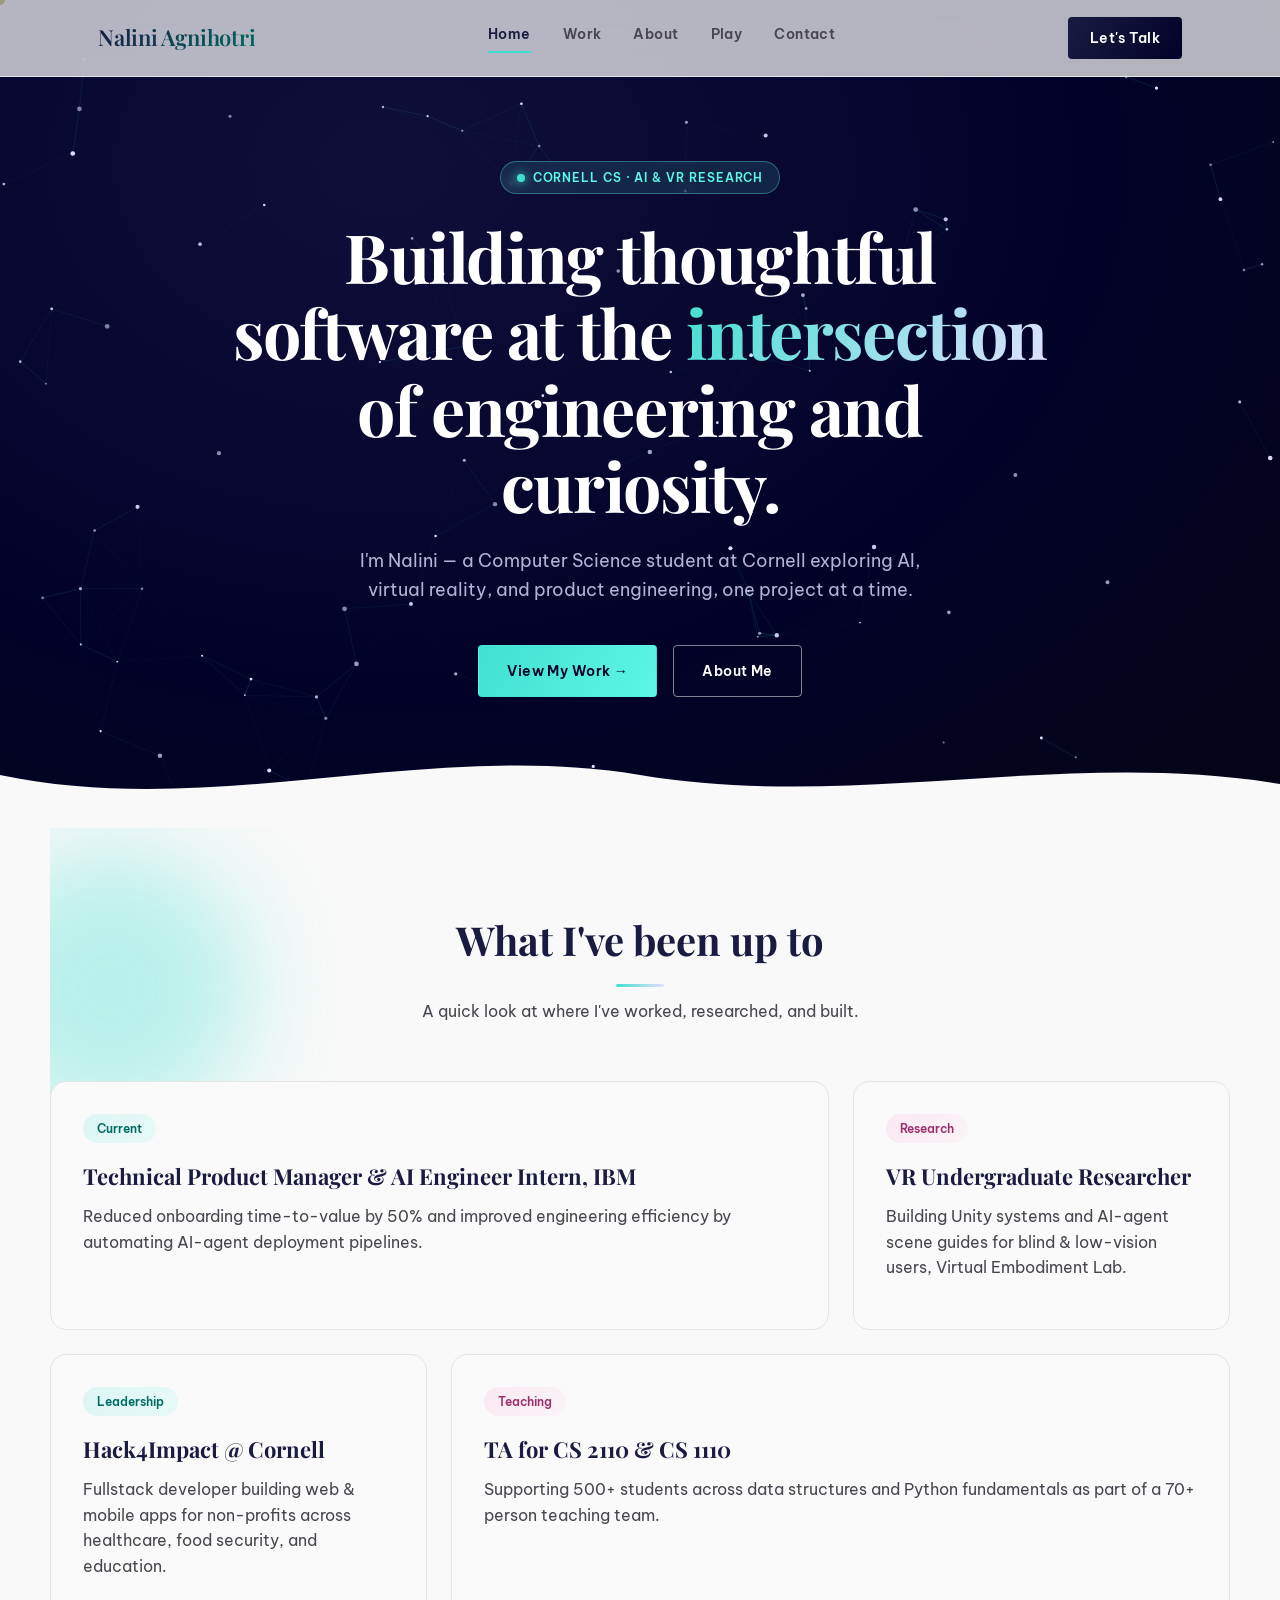
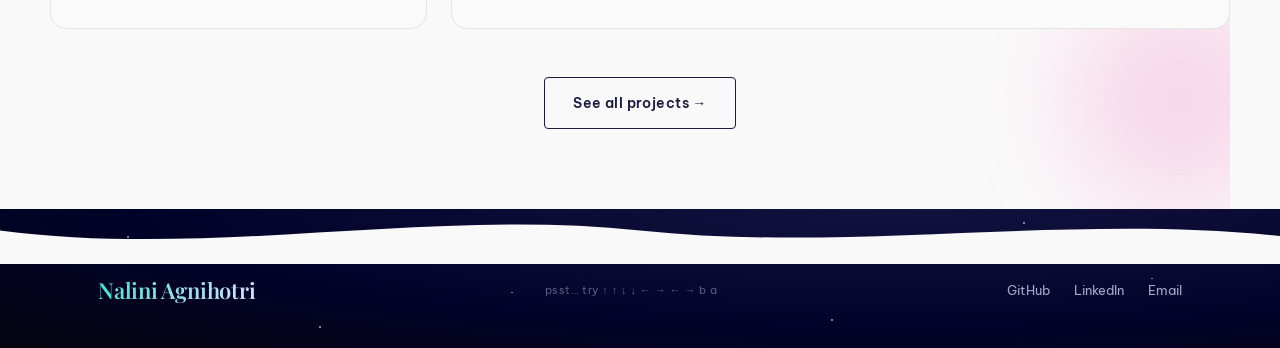
==== index.html @ fc1d423a "Redesign with starry-night/ocean palette: dark hero + banners, wave dividers, blob accents, twinklin" ====
<!DOCTYPE html>
<html lang="en">
<head>
<meta charset="utf-8"/>
<meta name="viewport" content="width=device-width, initial-scale=1.0"/>
<title>Nalini Agnihotri — Computer Science @ Cornell</title>
<meta name="description" content="Portfolio of Nalini Agnihotri, CS student at Cornell University — software engineering, AI, and VR research."/>
<link rel="preconnect" href="https://fonts.googleapis.com"/>
<link rel="preconnect" href="https://fonts.gstatic.com" crossorigin/>
<link href="https://fonts.googleapis.com/css2?family=Be+Vietnam+Pro:wght@400;500;600;700&family=Playfair+Display:wght@400;500;600;700&display=swap" rel="stylesheet"/>
<link rel="stylesheet" href="css/style.css"/>
</head>
<body>

<nav class="nav">
  <div class="nav-inner">
    <a href="index.html" class="brand">Nalini Agnihotri</a>
    <div class="nav-links">
      <a href="index.html" class="active">Home</a>
      <a href="work.html">Work</a>
      <a href="about.html">About</a>
      <a href="play.html">Play</a>
      <a href="contact.html">Contact</a>
    </div>
    <a href="contact.html" class="nav-cta">Let's Talk</a>
    <button class="nav-mobile-toggle" aria-label="Open menu">&#9776;</button>
  </div>
  <div class="nav-mobile-panel">
    <a href="index.html">Home</a>
    <a href="work.html">Work</a>
    <a href="about.html">About</a>
    <a href="play.html">Play</a>
    <a href="contact.html">Contact</a>
  </div>
</nav>

<main>
  <section class="hero">
    <canvas id="constellation" class="hero-canvas"></canvas>
    <div class="hero-content">
      <span class="eyebrow"><span class="dot"></span> Cornell CS &middot; AI &amp; VR Research</span>
      <h1>Building thoughtful software at the <span class="accent">intersection</span> of engineering and curiosity.</h1>
      <p class="lead">I'm Nalini — a Computer Science student at Cornell exploring AI, virtual reality, and product engineering, one project at a time.</p>
      <div class="hero-actions">
        <a href="work.html" class="btn btn-primary on-dark">View My Work &rarr;</a>
        <a href="about.html" class="btn btn-outline on-dark">About Me</a>
      </div>
    </div>
    <div class="wave-divider">
      <svg viewBox="0 0 1440 100" preserveAspectRatio="none"><path d="M0,40 C240,90 480,0 720,40 C960,80 1200,10 1440,50 L1440,100 L0,100 Z" fill="#f9f9f9"/></svg>
    </div>
  </section>

  <section class="section container" style="position:relative;">
    <div class="blob-field">
      <div class="blob blob-teal" style="width:280px;height:280px;left:-80px;top:20px;"></div>
      <div class="blob blob-petal" style="width:220px;height:220px;right:-60px;bottom:0;"></div>
    </div>
    <div class="section-head">
      <h2>What I've been up to</h2>
      <div class="rule"></div>
      <p>A quick look at where I've worked, researched, and built.</p>
    </div>
    <div class="bento">
      <div class="card col-span-8">
        <span class="tag">Current</span>
        <h3>Technical Product Manager &amp; AI Engineer Intern, IBM</h3>
        <p>Reduced onboarding time-to-value by 50% and improved engineering efficiency by automating AI-agent deployment pipelines.</p>
      </div>
      <div class="card col-span-4">
        <span class="tag pink">Research</span>
        <h3>VR Undergraduate Researcher</h3>
        <p>Building Unity systems and AI-agent scene guides for blind &amp; low-vision users, Virtual Embodiment Lab.</p>
      </div>
      <div class="card col-span-4">
        <span class="tag">Leadership</span>
        <h3>Hack4Impact @ Cornell</h3>
        <p>Fullstack developer building web &amp; mobile apps for non-profits across healthcare, food security, and education.</p>
      </div>
      <div class="card col-span-8">
        <span class="tag pink">Teaching</span>
        <h3>TA for CS 2110 &amp; CS 1110</h3>
        <p>Supporting 500+ students across data structures and Python fundamentals as part of a 70+ person teaching team.</p>
      </div>
    </div>
    <div style="text-align:center; margin-top:48px;">
      <a href="work.html" class="btn btn-outline">See all projects &rarr;</a>
    </div>
  </section>
</main>

<footer class="footer">
  <div class="wave-top"><svg viewBox="0 0 1440 100" preserveAspectRatio="none"><path d="M0,40 C240,90 480,0 720,40 C960,80 1200,10 1440,50 L1440,100 L0,100 Z"/></svg></div>
  <div class="footer-inner container">
    <div class="brand">Nalini Agnihotri</div>
    <div class="easter-hint">psst&hellip; try &uarr; &uarr; &darr; &darr; &larr; &rarr; &larr; &rarr; b a</div>
    <div class="footer-links">
      <a href="https://github.com/nalini2080" target="_blank" rel="noopener">GitHub</a>
      <a href="https://www.linkedin.com/in/nalini-agnihotri/" target="_blank" rel="noopener">LinkedIn</a>
      <a href="mailto:na485@cornell.edu">Email</a>
    </div>
  </div>
</footer>

<script src="js/effects.js"></script>
</body>
</html>
---- css/style.css ----
/* =========================================================
   Nalini Agnihotri — Portfolio
   Global styles, design tokens, shared components
   Palette: starry night indigo/navy + ocean teal, light mode
   ========================================================= */

:root {
  /* core neutrals */
  --bg: #f9f9f9;
  --surface: #FAFAFA;
  --surface-bright: #ffffff;
  --border: #E5E5E5;
  --text-variant: #47464e;

  /* starry night */
  --primary: #020229;       /* deepest navy — night sky */
  --ink: #1A1B41;            /* indigo — primary text/dark surfaces */
  --ink-2: #2f2f6b;          /* lighter indigo for gradients */
  --lavender: #e1e0ff;       /* primary-fixed */
  --lavender-dim: #c2c2f2;   /* primary-fixed-dim */

  /* ocean */
  --seafoam: #40E0D0;
  --teal-deep: #006a62;      /* secondary */
  --mint: #5ef6e6;           /* secondary-container */

  /* petal accent, used sparingly */
  --petal: #F699CD;
  --petal-soft: #ffd8ea;

  --radius-sm: 4px;
  --radius-md: 8px;
  --radius-lg: 16px;
  --gutter: 24px;
  --max-w: 1180px;
}

* { box-sizing: border-box; }

html { scroll-behavior: smooth; }

body {
  margin: 0;
  background: var(--bg);
  color: var(--ink);
  font-family: 'Be Vietnam Pro', sans-serif;
  font-size: 16px;
  line-height: 1.6;
  -webkit-font-smoothing: antialiased;
  overflow-x: hidden;
}

h1, h2, h3, h4 { font-family: 'Playfair Display', serif; margin: 0; color: var(--ink); }

a { color: inherit; text-decoration: none; }

img { max-width: 100%; display: block; }

.container {
  max-width: var(--max-w);
  margin: 0 auto;
  padding: 0 20px;
}
@media (min-width: 768px) {
  .container { padding: 0 48px; }
}

/* ---------- Custom cursor ---------- */
.cursor-dot {
  position: fixed;
  top: 0; left: 0;
  width: 10px; height: 10px;
  background: var(--ink);
  border-radius: 50%;
  pointer-events: none;
  z-index: 9999;
  transform: translate(-50%, -50%);
  transition: width .18s, height .18s, background-color .18s;
  mix-blend-mode: difference;
}
.cursor-dot.hover {
  width: 36px; height: 36px;
  background: var(--seafoam);
}
body { cursor: none; }
@media (max-width: 768px), (hover: none) {
  body { cursor: auto; }
  .cursor-dot, .cursor-trail-canvas { display: none; }
}
.cursor-trail-canvas {
  position: fixed;
  top: 0; left: 0;
  width: 100%; height: 100%;
  pointer-events: none;
  z-index: 9998;
}

/* ---------- Nav ---------- */
.nav {
  position: fixed;
  top: 0; left: 0; right: 0;
  z-index: 500;
  background: rgba(255,255,255,0.7);
  backdrop-filter: blur(18px);
  -webkit-backdrop-filter: blur(18px);
  border-bottom: 1px solid var(--border);
}
.nav-inner {
  max-width: var(--max-w);
  margin: 0 auto;
  padding: 0 20px;
  height: 76px;
  display: flex;
  align-items: center;
  justify-content: space-between;
}
@media (min-width: 768px) { .nav-inner { padding: 0 48px; } }
.brand {
  font-family: 'Playfair Display', serif;
  font-size: 22px;
  font-weight: 600;
  letter-spacing: -0.01em;
  background: linear-gradient(120deg, var(--ink), var(--teal-deep));
  -webkit-background-clip: text;
  background-clip: text;
  color: transparent;
}
.nav-links {
  display: none;
  gap: 32px;
  align-items: center;
}
@media (min-width: 768px) { .nav-links { display: flex; } }
.nav-links a {
  font-size: 14px;
  font-weight: 600;
  letter-spacing: 0.03em;
  color: var(--text-variant);
  padding-bottom: 6px;
  border-bottom: 2px solid transparent;
  transition: color .25s, border-color .25s;
}
.nav-links a:hover, .nav-links a.active {
  color: var(--ink);
  border-bottom-color: var(--seafoam);
}
.nav-cta {
  display: inline-flex;
  align-items: center;
  padding: 10px 22px;
  background: linear-gradient(120deg, var(--ink), var(--primary));
  color: #fff;
  border-radius: var(--radius-sm);
  font-size: 14px;
  font-weight: 600;
  letter-spacing: 0.03em;
  transition: box-shadow .25s, transform .25s;
}
.nav-cta:hover { box-shadow: 0 8px 20px -6px rgba(64,224,208,0.5); transform: translateY(-1px); }
.nav-mobile-toggle { display: none; background: none; border: none; font-size: 26px; color: var(--ink); }
@media (max-width: 767px) { .nav-mobile-toggle { display: block; } .nav-cta { display: none; } }
.nav-mobile-panel {
  display: none;
  flex-direction: column;
  gap: 4px;
  padding: 12px 20px 20px;
  border-top: 1px solid var(--border);
  background: rgba(255,255,255,0.95);
}
.nav-mobile-panel.open { display: flex; }
.nav-mobile-panel a {
  padding: 12px 0;
  font-size: 15px;
  font-weight: 600;
  color: var(--text-variant);
  border-bottom: 1px solid var(--border);
}

/* ---------- Buttons ---------- */
.btn {
  display: inline-flex;
  align-items: center;
  gap: 8px;
  padding: 14px 28px;
  border-radius: var(--radius-sm);
  font-size: 14px;
  font-weight: 600;
  letter-spacing: 0.03em;
  cursor: pointer;
  border: 1px solid transparent;
  transition: transform .25s, box-shadow .25s, background .25s, color .25s;
}
.btn-primary {
  background: linear-gradient(120deg, var(--ink) 0%, var(--primary) 100%);
  color: #fff;
}
.btn-primary:hover { box-shadow: 0 10px 24px -8px rgba(64,224,208,0.55); transform: translateY(-2px); }
.btn-outline { border-color: var(--ink); color: var(--ink); background: transparent; }
.btn-outline:hover { background: rgba(64,224,208,0.08); border-color: var(--teal-deep); transform: translateY(-2px); }

/* on dark surfaces (hero / footer) */
.btn-primary.on-dark { background: linear-gradient(120deg, var(--seafoam), var(--mint)); color: var(--primary); }
.btn-outline.on-dark { border-color: rgba(255,255,255,0.5); color: #fff; }
.btn-outline.on-dark:hover { background: rgba(255,255,255,0.08); border-color: var(--seafoam); }

/* ---------- Hero (starry night + ocean) ---------- */
.hero {
  position: relative;
  min-height: 92vh;
  display: flex;
  align-items: center;
  justify-content: center;
  text-align: center;
  overflow: hidden;
  padding: 140px 20px 110px;
  background: radial-gradient(ellipse at 30% 20%, #100f3a 0%, var(--primary) 55%, #050516 100%);
  color: #fff;
}
.hero-canvas {
  position: absolute;
  inset: 0;
  z-index: 0;
}
.hero-content { position: relative; z-index: 2; max-width: 820px; margin: 0 auto; }
.eyebrow {
  display: inline-flex;
  align-items: center;
  gap: 8px;
  padding: 6px 16px;
  background: rgba(94, 246, 230, 0.12);
  border: 1px solid rgba(94, 246, 230, 0.35);
  border-radius: 999px;
  font-size: 12px;
  font-weight: 600;
  letter-spacing: 0.08em;
  text-transform: uppercase;
  color: var(--mint);
  margin-bottom: 24px;
  backdrop-filter: blur(6px);
}
.eyebrow .dot { width: 8px; height: 8px; border-radius: 50%; background: var(--seafoam); box-shadow: 0 0 10px var(--seafoam); }
.hero h1 {
  font-size: clamp(36px, 6vw, 68px);
  line-height: 1.12;
  letter-spacing: -0.02em;
  margin-bottom: 24px;
  color: #fff;
}
.hero h1 .accent {
  background: linear-gradient(120deg, var(--seafoam), var(--lavender));
  -webkit-background-clip: text;
  background-clip: text;
  color: transparent;
}
.hero p.lead {
  font-size: 18px;
  color: rgba(225, 224, 255, 0.8);
  max-width: 600px;
  margin: 0 auto 40px;
}
.hero-actions {
  display: flex;
  flex-wrap: wrap;
  gap: 16px;
  justify-content: center;
}

/* wave divider — sits at the bottom edge of a dark section, flows into light content */
.wave-divider {
  position: absolute;
  left: 0; right: 0; bottom: -1px;
  z-index: 3;
  line-height: 0;
}
.wave-divider svg { width: 100%; height: 90px; display: block; }
.wave-divider.flip { bottom: auto; top: -1px; transform: scaleY(-1); }

/* ---------- Section headers ---------- */
.section { padding: 80px 0; position: relative; }
.section-head { text-align: center; margin-bottom: 56px; }
.section-head h2 { font-size: clamp(28px, 4vw, 40px); margin-bottom: 12px; }
.section-head .rule { width: 48px; height: 3px; border-radius: 2px; background: linear-gradient(90deg, var(--seafoam), var(--lavender)); margin: 0 auto; }
.section-head p { color: var(--text-variant); max-width: 560px; margin: 12px auto 0; }

/* ---------- Soft blob accents (used sparingly, a few per page) ---------- */
.blob-field { position: absolute; inset: 0; overflow: hidden; z-index: 0; pointer-events: none; }
.blob {
  position: absolute;
  border-radius: 50%;
  filter: blur(50px);
  opacity: 0.35;
}
.blob-teal { background: var(--seafoam); }
.blob-petal { background: var(--petal); }
.blob-lavender { background: var(--lavender-dim); }

/* ---------- Bento grid / cards ---------- */
.bento {
  display: grid;
  grid-template-columns: repeat(12, 1fr);
  gap: var(--gutter);
  position: relative;
  z-index: 1;
}
.card {
  position: relative;
  background: var(--surface);
  border: 1px solid var(--border);
  border-radius: var(--radius-lg);
  padding: 32px;
  transition: border-color .4s, background .4s, transform .3s, box-shadow .4s;
}
.card:hover {
  border-color: transparent;
  background: #fff;
  transform: translateY(-4px);
  box-shadow: 0 0 0 1.5px var(--seafoam), 0 16px 32px -16px rgba(26,27,65,0.25);
}
.tag {
  display: inline-flex;
  padding: 5px 14px;
  border-radius: 999px;
  font-size: 12px;
  font-weight: 600;
  background: linear-gradient(120deg, rgba(64,224,208,0.16), rgba(94,246,230,0.12));
  color: var(--teal-deep);
  margin-bottom: 16px;
}
.tag.pink { background: linear-gradient(120deg, rgba(246,153,205,0.18), rgba(255,216,234,0.18)); color: #9c2e6c; }
.card h3 { font-size: 22px; margin-bottom: 10px; }
.card p { color: var(--text-variant); margin: 0 0 16px; }
.card .links { display: flex; gap: 16px; margin-top: auto; }
.card .links a { font-weight: 600; font-size: 14px; display: inline-flex; align-items: center; gap: 4px; }
.card .links a:hover { color: var(--teal-deep); }

.col-span-8 { grid-column: span 12; }
.col-span-4 { grid-column: span 12; }
.col-span-6 { grid-column: span 12; }
@media (min-width: 768px) {
  .col-span-8 { grid-column: span 8; }
  .col-span-4 { grid-column: span 4; }
  .col-span-6 { grid-column: span 6; }
}

/* ---------- Timeline ---------- */
.timeline { max-width: 760px; margin: 0 auto; position: relative; z-index: 1; }
.timeline::before {
  content: '';
  position: absolute;
  left: 19px;
  top: 0; bottom: 0;
  width: 2px;
  background: linear-gradient(180deg, var(--seafoam), var(--lavender-dim), var(--petal));
  opacity: 0.5;
}
@media (min-width: 640px) { .timeline::before { left: 50%; } }
.t-item { position: relative; margin-bottom: 40px; padding-left: 52px; }
@media (min-width: 640px) {
  .t-item { padding-left: 0; width: 50%; }
  .t-item.right { margin-left: 50%; padding-left: 40px; }
  .t-item.left { padding-right: 40px; text-align: right; }
}
.t-dot {
  position: absolute;
  left: 10px; top: 0;
  width: 18px; height: 18px;
  border-radius: 50%;
  background: linear-gradient(135deg, var(--seafoam), var(--ink));
  border: 2px solid #fff;
  box-shadow: 0 0 0 2px var(--border);
}
@media (min-width: 640px) { .t-dot { left: -9px; } .t-item.left .t-dot { left: auto; right: -9px; } }
.t-item h4 { font-size: 18px; margin-bottom: 4px; }
.t-item .t-role { font-weight: 600; color: var(--ink); }
.t-item .t-meta { font-size: 13px; color: var(--text-variant); margin-bottom: 8px; }
.t-item ul { margin: 8px 0 0; padding-left: 18px; color: var(--text-variant); font-size: 14px; }
@media (min-width: 640px) { .t-item.left ul { padding-left: 0; padding-right: 18px; } }
.t-item li { margin-bottom: 4px; }

/* ---------- Skills ---------- */
.skill-group { margin-bottom: 20px; position: relative; z-index: 1; }
.skill-group h4 { font-size: 13px; text-transform: uppercase; letter-spacing: 0.06em; color: var(--text-variant); margin-bottom: 10px; }
.skill-pills { display: flex; flex-wrap: wrap; gap: 8px; }
.skill-pill {
  padding: 6px 14px;
  border-radius: 999px;
  border: 1px solid var(--border);
  background: #fff;
  font-size: 13px;
  font-weight: 500;
  transition: border-color .25s, transform .25s, box-shadow .25s;
}
.skill-pill:hover { border-color: var(--seafoam); transform: translateY(-2px); box-shadow: 0 6px 14px -8px rgba(64,224,208,0.6); }

/* ---------- Hobbies ---------- */
.hobby-grid {
  display: grid;
  grid-template-columns: repeat(2, 1fr);
  gap: 16px;
  position: relative;
  z-index: 1;
}
@media (min-width: 640px) { .hobby-grid { grid-template-columns: repeat(3, 1fr); } }
.hobby-card {
  background: #fff;
  border: 1px solid var(--border);
  border-radius: var(--radius-md);
  padding: 24px 16px;
  text-align: center;
  transition: transform .3s, border-color .3s, box-shadow .3s;
}
.hobby-card:hover { transform: translateY(-6px) rotate(-1deg); border-color: var(--petal); box-shadow: 0 14px 28px -14px rgba(246,153,205,0.5); }
.hobby-emoji { font-size: 32px; display: block; margin-bottom: 10px; }
.hobby-card span.label { font-size: 13px; font-weight: 600; color: var(--text-variant); }

/* ---------- Footer (night sky bookend) ---------- */
.footer {
  position: relative;
  background: radial-gradient(ellipse at 70% 0%, #12123f 0%, var(--primary) 60%, #04040f 100%);
  padding: 64px 0 40px;
  color: rgba(255,255,255,0.85);
  overflow: hidden;
}
.footer::before {
  content: '';
  position: absolute;
  inset: 0;
  background-image:
    radial-gradient(1px 1px at 10% 20%, #fff 100%, transparent),
    radial-gradient(1px 1px at 80% 10%, #fff 100%, transparent),
    radial-gradient(1px 1px at 40% 60%, #fff 100%, transparent),
    radial-gradient(1px 1px at 65% 80%, #fff 100%, transparent),
    radial-gradient(1px 1px at 90% 50%, #fff 100%, transparent),
    radial-gradient(1px 1px at 25% 85%, #fff 100%, transparent),
    radial-gradient(1px 1px at 55% 35%, #fff 100%, transparent);
  opacity: 0.5;
}
.footer .wave-divider.flip svg path { fill: var(--bg); }
.footer .wave-top {
  position: absolute;
  top: -1px; left: 0; right: 0;
  line-height: 0;
  z-index: 0;
}
.footer .wave-top svg { width: 100%; height: 56px; display: block; }
.footer .wave-top svg path { fill: var(--bg); }
.footer-inner {
  position: relative;
  z-index: 1;
  display: flex;
  flex-direction: column;
  align-items: center;
  gap: 12px;
  text-align: center;
}
@media (min-width: 768px) { .footer-inner { flex-direction: row; justify-content: space-between; text-align: left; } }
.footer .brand { background: linear-gradient(120deg, var(--seafoam), var(--lavender)); -webkit-background-clip: text; background-clip: text; color: transparent; }
.footer-links { display: flex; gap: 24px; }
.footer-links a { font-size: 13px; color: rgba(225,224,255,0.75); transition: color .25s; }
.footer-links a:hover { color: var(--seafoam); }
.easter-hint { font-size: 11px; color: rgba(225,224,255,0.4); letter-spacing: 0.04em; }

/* ---------- Easter egg overlay ---------- */
.egg-overlay {
  position: fixed;
  inset: 0;
  z-index: 9997;
  display: flex;
  align-items: center;
  justify-content: center;
  background: rgba(2,2,41,0.85);
  opacity: 0;
  pointer-events: none;
  transition: opacity .4s;
}
.egg-overlay.show { opacity: 1; pointer-events: auto; }
.egg-card {
  background: #fff;
  border-radius: var(--radius-lg);
  padding: 48px;
  text-align: center;
  max-width: 420px;
  transform: scale(0.85);
  transition: transform .4s;
}
.egg-overlay.show .egg-card { transform: scale(1); }
.egg-card .emoji-row { font-size: 40px; margin-bottom: 16px; letter-spacing: 8px; }
.egg-card h3 { margin-bottom: 12px; }
.egg-card p { color: var(--text-variant); margin-bottom: 24px; }
.confetti {
  position: fixed;
  top: -20px;
  z-index: 9996;
  font-size: 24px;
  pointer-events: none;
  animation: fall linear forwards;
}
@keyframes fall {
  to { transform: translateY(110vh) rotate(360deg); opacity: 0.2; }
}

/* ---------- Game page ---------- */
.game-wrap {
  max-width: 640px;
  margin: 0 auto;
  text-align: center;
  position: relative;
  z-index: 1;
}
#gameCanvas {
  background: linear-gradient(180deg, #0d0d33 0%, #10406b 55%, #17b6a8 100%);
  border: 1px solid var(--border);
  border-radius: var(--radius-lg);
  width: 100%;
  height: auto;
  touch-action: none;
  cursor: none;
}
.game-hud {
  display: flex;
  justify-content: space-between;
  font-weight: 600;
  margin: 16px 0;
  font-size: 14px;
}
.game-instructions { color: var(--text-variant); font-size: 14px; margin-top: 16px; }

/* ---------- Page hero banner (non-home pages) ---------- */
.page-banner {
  position: relative;
  padding: 150px 20px 70px;
  text-align: left;
  overflow: hidden;
  background: radial-gradient(ellipse at 85% -10%, #16165a 0%, var(--primary) 60%, #050516 100%);
  color: #fff;
}
.page-banner .eyebrow { margin-bottom: 20px; }
.page-banner h1, .page-banner h2 { color: #fff; font-size: clamp(30px, 5vw, 48px); }
.page-banner p { color: rgba(225,224,255,0.8); max-width: 620px; margin-top: 16px; }
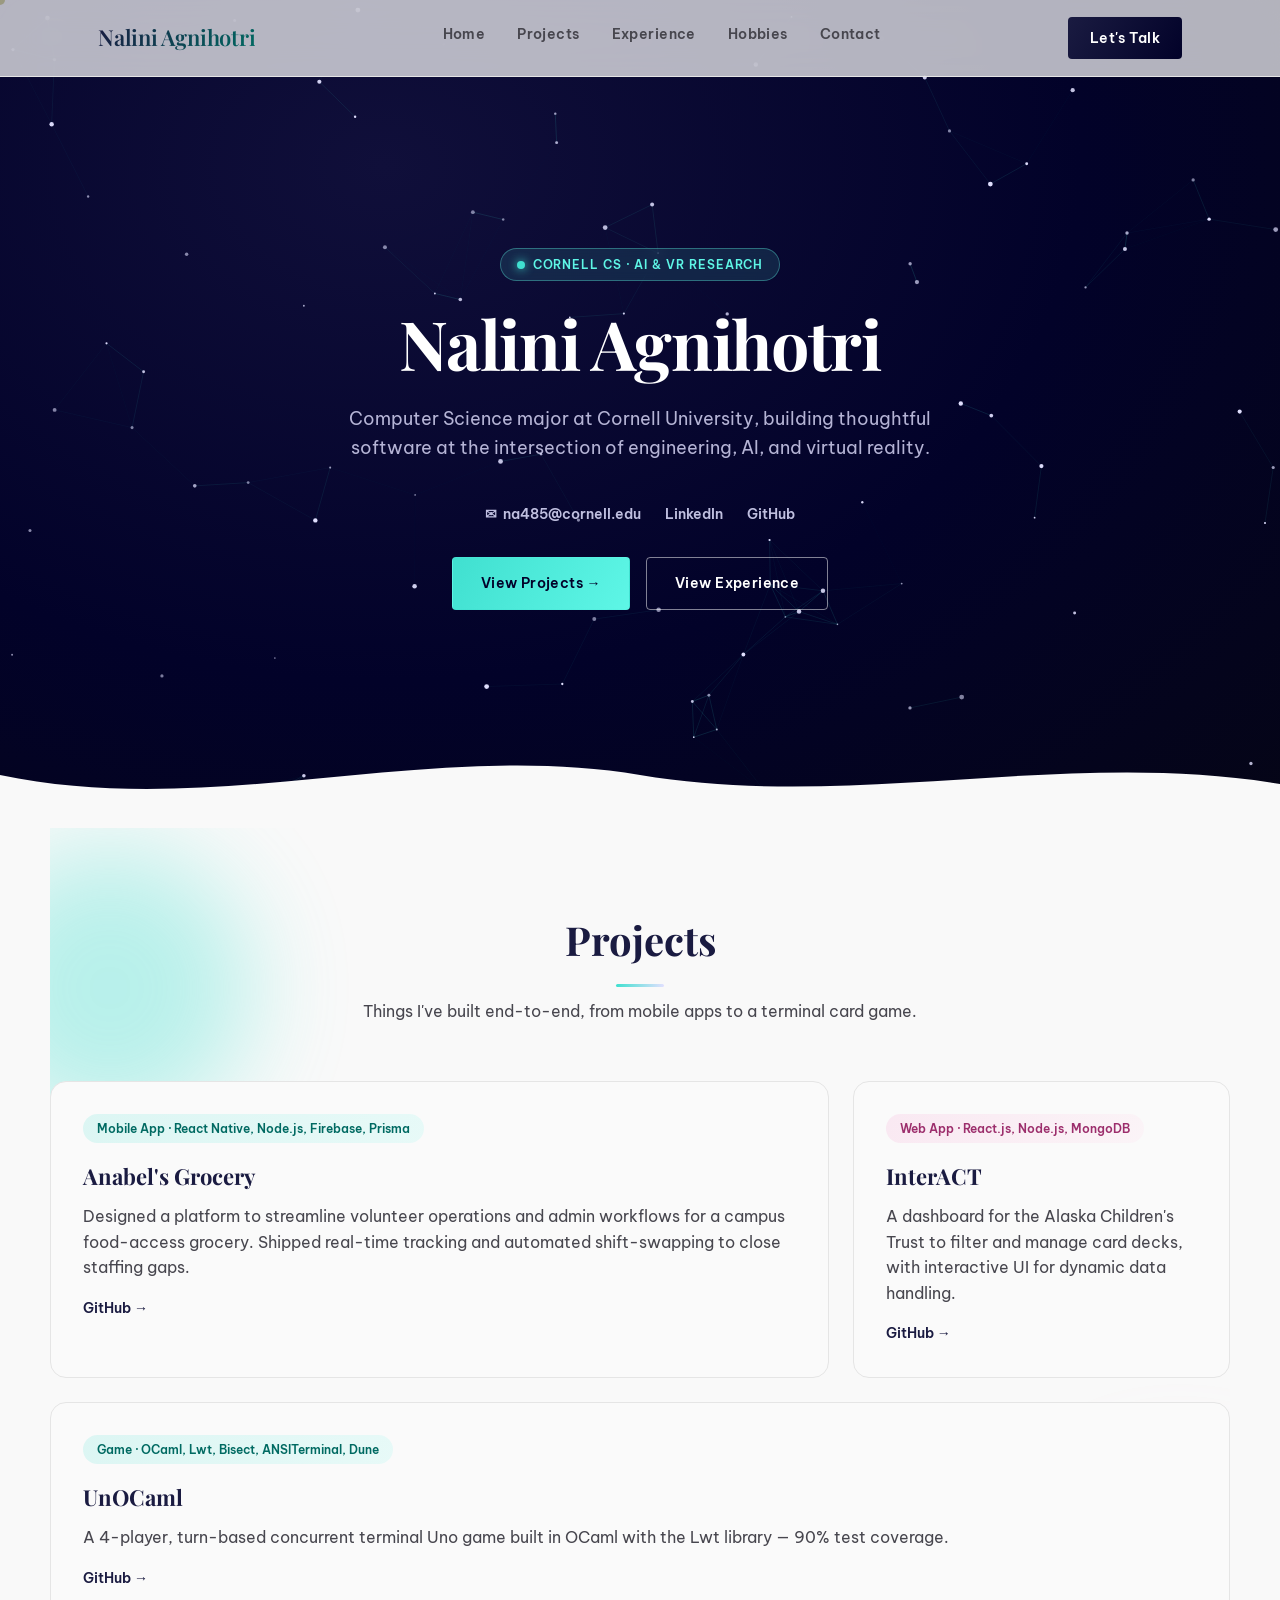
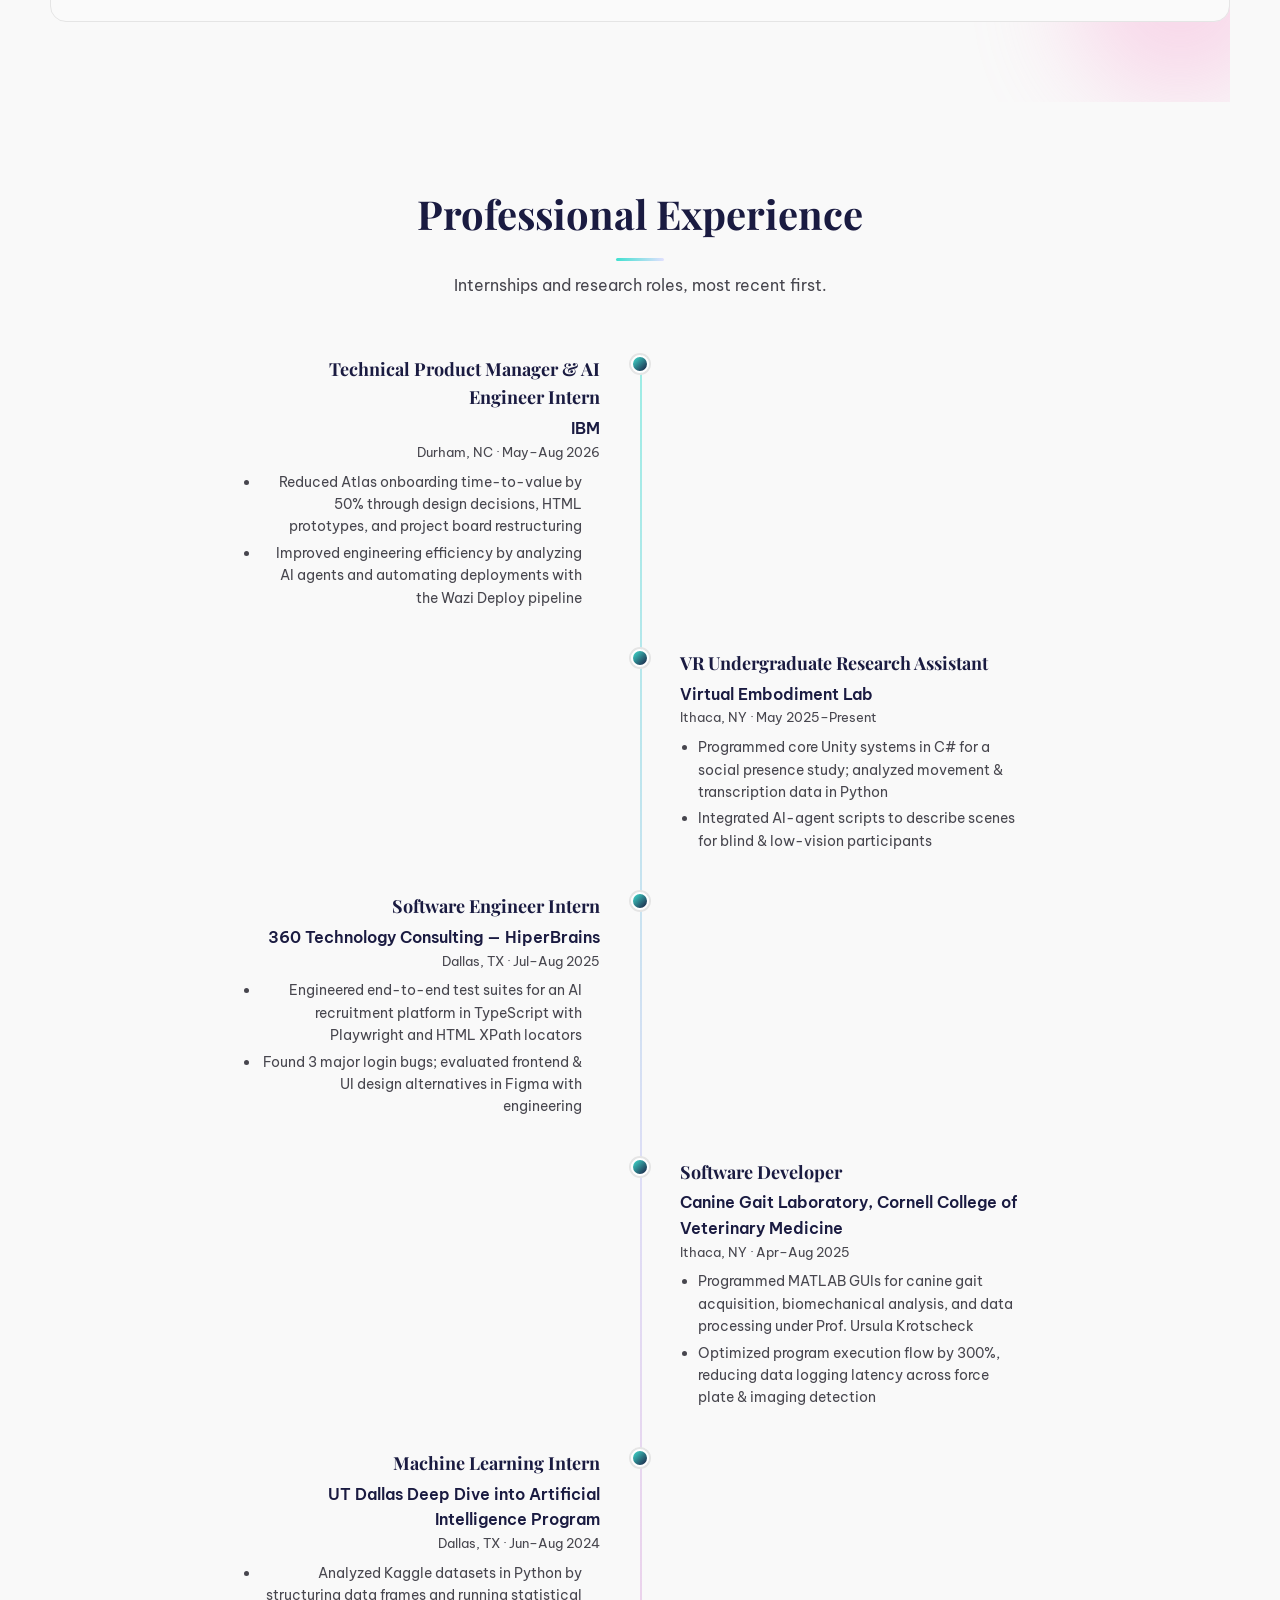
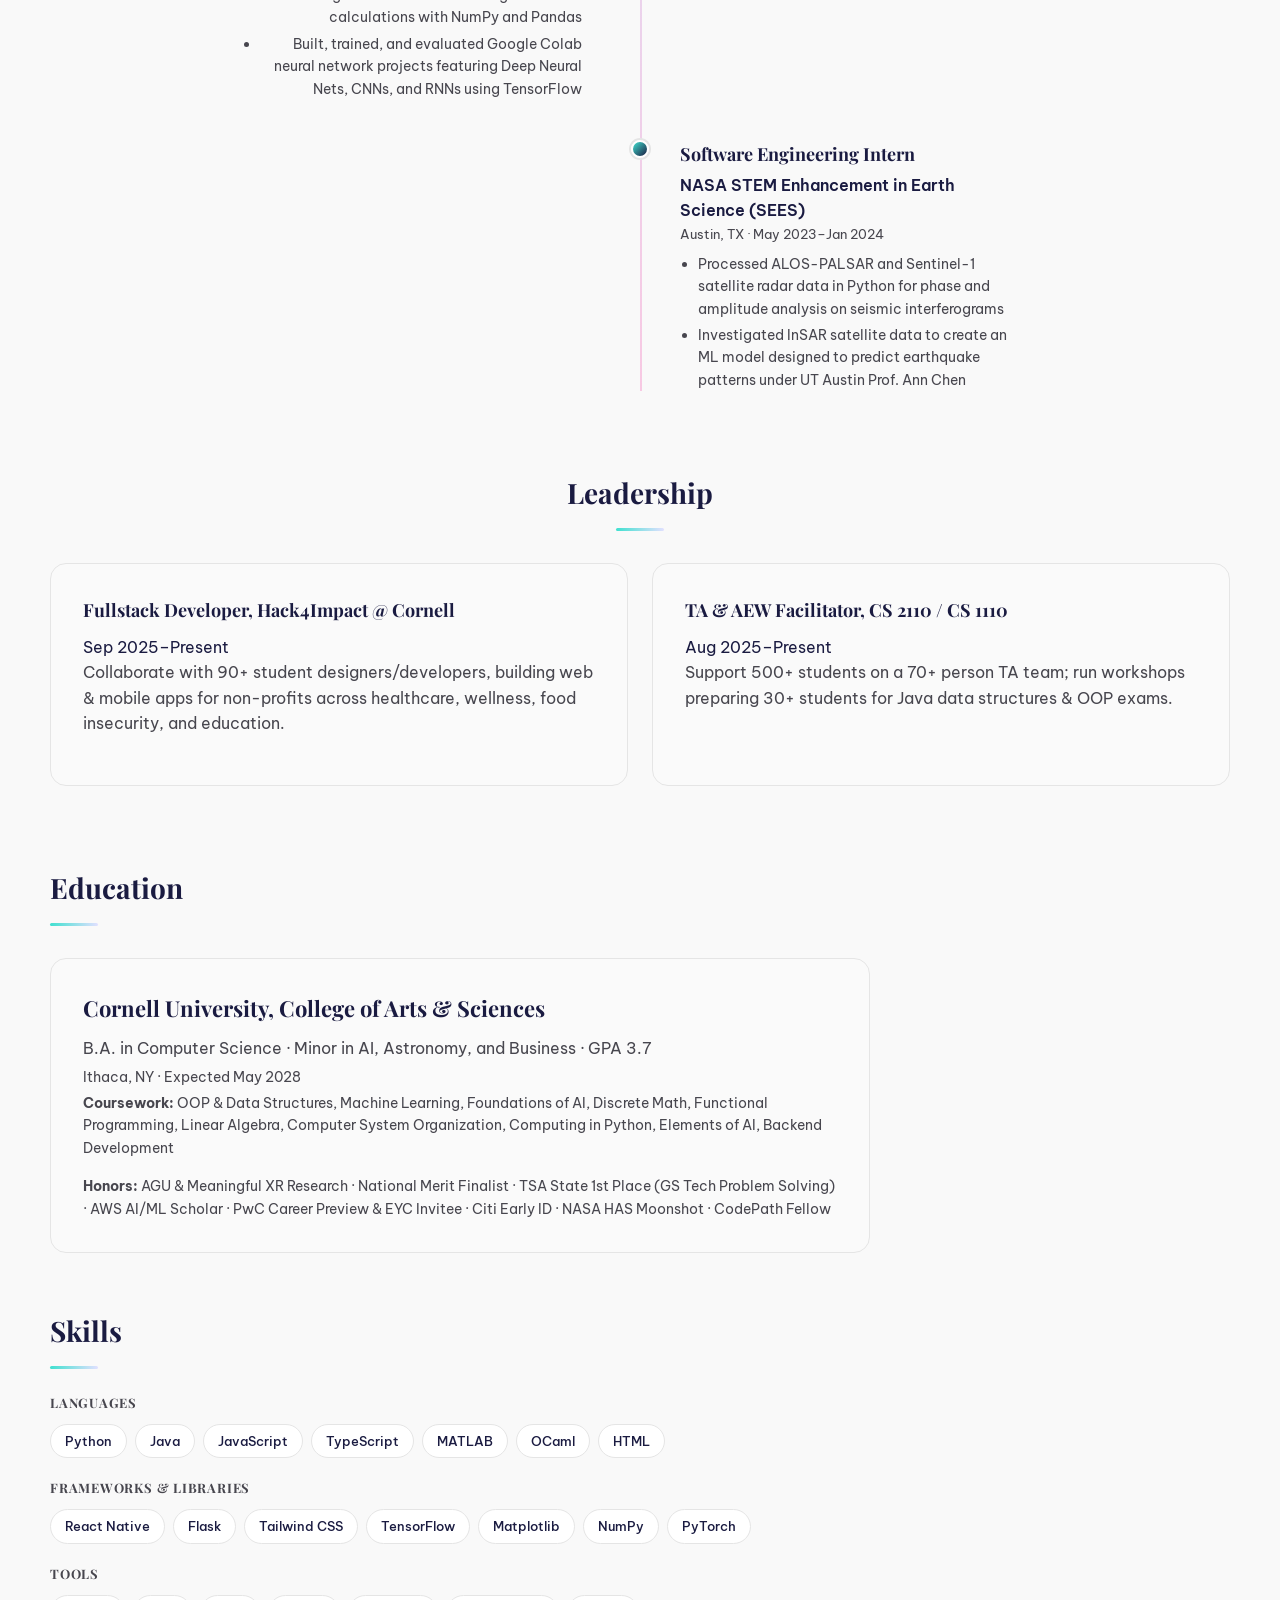
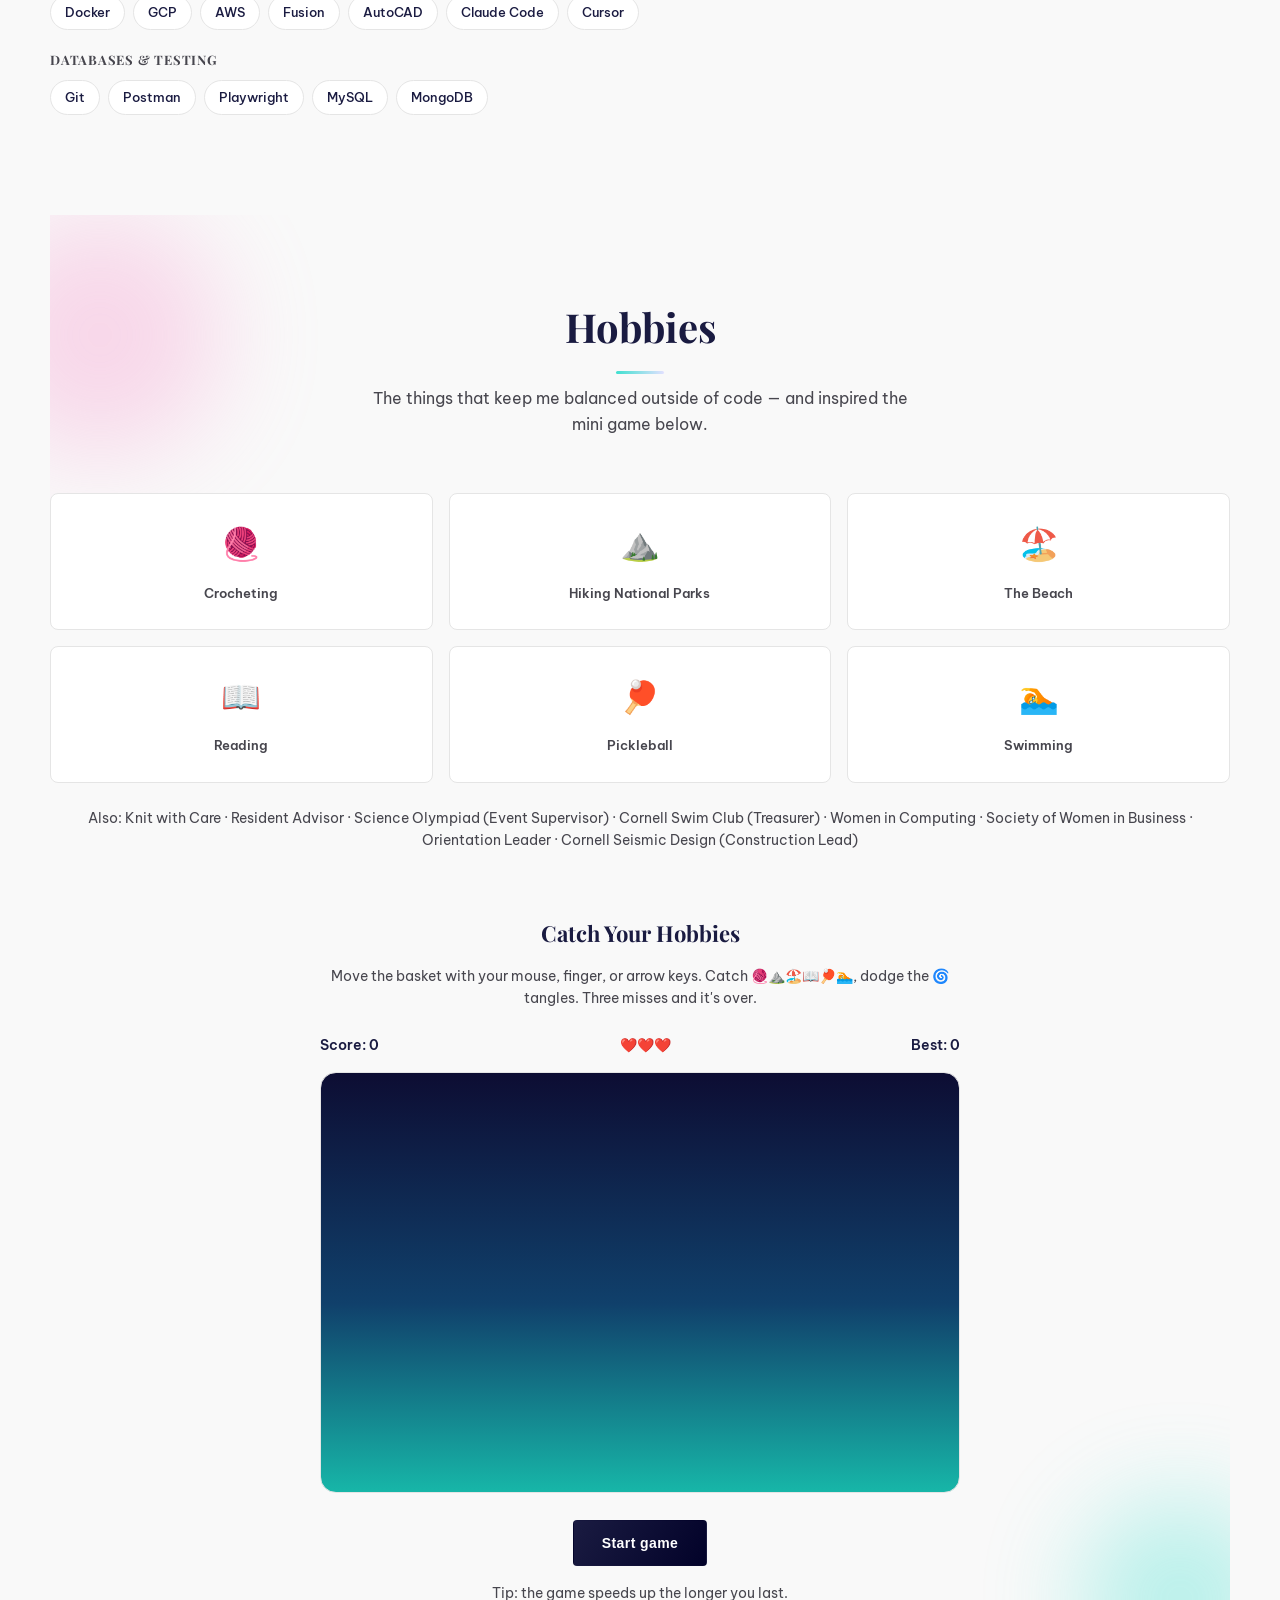
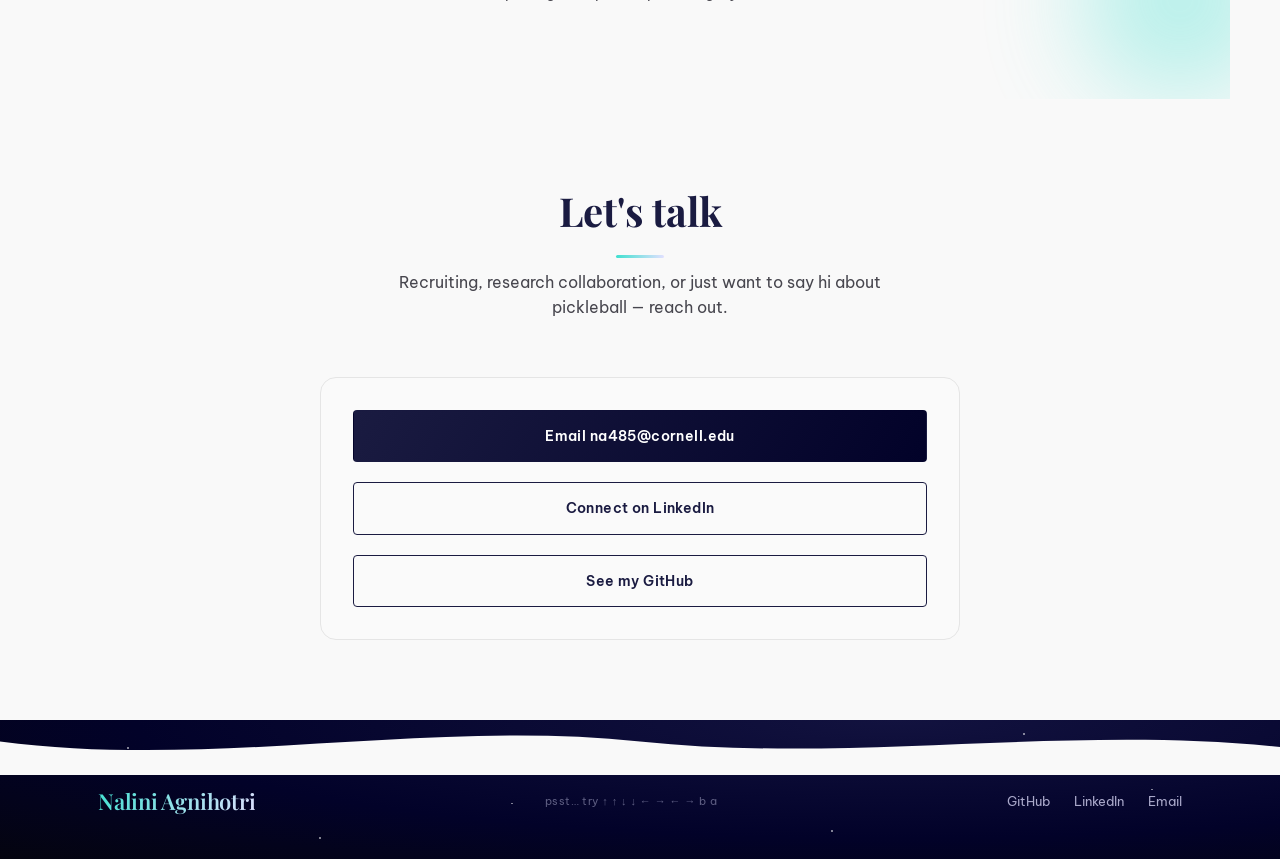
==== commit f13d3f77: "Consolidate into a single-page portfolio: Projects, Professional Experience, Hobbies with embedded g" ====
--- a/index.html
+++ b/index.html
@@ -14,36 +14,43 @@
 
 <nav class="nav">
   <div class="nav-inner">
-    <a href="index.html" class="brand">Nalini Agnihotri</a>
+    <a href="#home" class="brand">Nalini Agnihotri</a>
     <div class="nav-links">
-      <a href="index.html" class="active">Home</a>
-      <a href="work.html">Work</a>
-      <a href="about.html">About</a>
-      <a href="play.html">Play</a>
-      <a href="contact.html">Contact</a>
-    </div>
-    <a href="contact.html" class="nav-cta">Let's Talk</a>
+      <a href="#home">Home</a>
+      <a href="#projects">Projects</a>
+      <a href="#experience">Experience</a>
+      <a href="#hobbies">Hobbies</a>
+      <a href="#contact">Contact</a>
+    </div>
+    <a href="#contact" class="nav-cta">Let's Talk</a>
     <button class="nav-mobile-toggle" aria-label="Open menu">&#9776;</button>
   </div>
   <div class="nav-mobile-panel">
-    <a href="index.html">Home</a>
-    <a href="work.html">Work</a>
-    <a href="about.html">About</a>
-    <a href="play.html">Play</a>
-    <a href="contact.html">Contact</a>
+    <a href="#home">Home</a>
+    <a href="#projects">Projects</a>
+    <a href="#experience">Experience</a>
+    <a href="#hobbies">Hobbies</a>
+    <a href="#contact">Contact</a>
   </div>
 </nav>
 
 <main>
-  <section class="hero">
+
+  <!-- ================= HOME / HEADER ================= -->
+  <section class="hero" id="home">
     <canvas id="constellation" class="hero-canvas"></canvas>
     <div class="hero-content">
       <span class="eyebrow"><span class="dot"></span> Cornell CS &middot; AI &amp; VR Research</span>
-      <h1>Building thoughtful software at the <span class="accent">intersection</span> of engineering and curiosity.</h1>
-      <p class="lead">I'm Nalini — a Computer Science student at Cornell exploring AI, virtual reality, and product engineering, one project at a time.</p>
+      <h1>Nalini Agnihotri</h1>
+      <p class="lead">Computer Science major at Cornell University, building thoughtful software at the intersection of engineering, AI, and virtual reality.</p>
+      <div class="contact-row">
+        <a href="mailto:na485@cornell.edu"><span class="material-icon">&#9993;</span> na485@cornell.edu</a>
+        <a href="https://www.linkedin.com/in/nalini-agnihotri/" target="_blank" rel="noopener">LinkedIn</a>
+        <a href="https://github.com/nalini2080" target="_blank" rel="noopener">GitHub</a>
+      </div>
       <div class="hero-actions">
-        <a href="work.html" class="btn btn-primary on-dark">View My Work &rarr;</a>
-        <a href="about.html" class="btn btn-outline on-dark">About Me</a>
+        <a href="#projects" class="btn btn-primary on-dark">View Projects &rarr;</a>
+        <a href="#experience" class="btn btn-outline on-dark">View Experience</a>
       </div>
     </div>
     <div class="wave-divider">
@@ -51,42 +58,245 @@
     </div>
   </section>
 
-  <section class="section container" style="position:relative;">
+  <!-- ================= PROJECTS ================= -->
+  <section class="section container" id="projects" style="position:relative;">
     <div class="blob-field">
       <div class="blob blob-teal" style="width:280px;height:280px;left:-80px;top:20px;"></div>
       <div class="blob blob-petal" style="width:220px;height:220px;right:-60px;bottom:0;"></div>
     </div>
     <div class="section-head">
-      <h2>What I've been up to</h2>
-      <div class="rule"></div>
-      <p>A quick look at where I've worked, researched, and built.</p>
+      <h2>Projects</h2>
+      <div class="rule"></div>
+      <p>Things I've built end-to-end, from mobile apps to a terminal card game.</p>
     </div>
     <div class="bento">
+
       <div class="card col-span-8">
-        <span class="tag">Current</span>
-        <h3>Technical Product Manager &amp; AI Engineer Intern, IBM</h3>
-        <p>Reduced onboarding time-to-value by 50% and improved engineering efficiency by automating AI-agent deployment pipelines.</p>
-      </div>
+        <span class="tag">Mobile App &middot; React Native, Node.js, Firebase, Prisma</span>
+        <h3>Anabel's Grocery</h3>
+        <p>Designed a platform to streamline volunteer operations and admin workflows for a campus food-access grocery. Shipped real-time tracking and automated shift-swapping to close staffing gaps.</p>
+        <div class="links">
+          <a href="https://github.com/cornellh4i/anabels-grocery" target="_blank" rel="noopener">GitHub &rarr;</a>
+        </div>
+      </div>
+
       <div class="card col-span-4">
-        <span class="tag pink">Research</span>
-        <h3>VR Undergraduate Researcher</h3>
-        <p>Building Unity systems and AI-agent scene guides for blind &amp; low-vision users, Virtual Embodiment Lab.</p>
-      </div>
-      <div class="card col-span-4">
-        <span class="tag">Leadership</span>
-        <h3>Hack4Impact @ Cornell</h3>
-        <p>Fullstack developer building web &amp; mobile apps for non-profits across healthcare, food security, and education.</p>
-      </div>
-      <div class="card col-span-8">
-        <span class="tag pink">Teaching</span>
-        <h3>TA for CS 2110 &amp; CS 1110</h3>
-        <p>Supporting 500+ students across data structures and Python fundamentals as part of a 70+ person teaching team.</p>
-      </div>
-    </div>
-    <div style="text-align:center; margin-top:48px;">
-      <a href="work.html" class="btn btn-outline">See all projects &rarr;</a>
-    </div>
-  </section>
+        <span class="tag pink">Web App &middot; React.js, Node.js, MongoDB</span>
+        <h3>InterACT</h3>
+        <p>A dashboard for the Alaska Children's Trust to filter and manage card decks, with interactive UI for dynamic data handling.</p>
+        <div class="links">
+          <a href="https://github.com/cornellh4i/ACT.git" target="_blank" rel="noopener">GitHub &rarr;</a>
+        </div>
+      </div>
+
+      <div class="card col-span-12">
+        <span class="tag">Game &middot; OCaml, Lwt, Bisect, ANSITerminal, Dune</span>
+        <h3>UnOCaml</h3>
+        <p>A 4-player, turn-based concurrent terminal Uno game built in OCaml with the Lwt library — 90% test coverage.</p>
+        <div class="links">
+          <a href="https://github.com/nalini2080/UnOCaml" target="_blank" rel="noopener">GitHub &rarr;</a>
+        </div>
+      </div>
+
+    </div>
+  </section>
+
+  <!-- ================= PROFESSIONAL EXPERIENCE ================= -->
+  <section class="section container" id="experience" style="position:relative;">
+    <div class="section-head">
+      <h2>Professional Experience</h2>
+      <div class="rule"></div>
+      <p>Internships and research roles, most recent first.</p>
+    </div>
+
+    <div class="timeline">
+
+      <div class="t-item left">
+        <div class="t-dot"></div>
+        <h4>Technical Product Manager &amp; AI Engineer Intern</h4>
+        <div class="t-role">IBM</div>
+        <div class="t-meta">Durham, NC &middot; May–Aug 2026</div>
+        <ul>
+          <li>Reduced Atlas onboarding time-to-value by 50% through design decisions, HTML prototypes, and project board restructuring</li>
+          <li>Improved engineering efficiency by analyzing AI agents and automating deployments with the Wazi Deploy pipeline</li>
+        </ul>
+      </div>
+
+      <div class="t-item right">
+        <div class="t-dot"></div>
+        <h4>VR Undergraduate Research Assistant</h4>
+        <div class="t-role">Virtual Embodiment Lab</div>
+        <div class="t-meta">Ithaca, NY &middot; May 2025–Present</div>
+        <ul>
+          <li>Programmed core Unity systems in C# for a social presence study; analyzed movement &amp; transcription data in Python</li>
+          <li>Integrated AI-agent scripts to describe scenes for blind &amp; low-vision participants</li>
+        </ul>
+      </div>
+
+      <div class="t-item left">
+        <div class="t-dot"></div>
+        <h4>Software Engineer Intern</h4>
+        <div class="t-role">360 Technology Consulting — HiperBrains</div>
+        <div class="t-meta">Dallas, TX &middot; Jul–Aug 2025</div>
+        <ul>
+          <li>Engineered end-to-end test suites for an AI recruitment platform in TypeScript with Playwright and HTML XPath locators</li>
+          <li>Found 3 major login bugs; evaluated frontend &amp; UI design alternatives in Figma with engineering</li>
+        </ul>
+      </div>
+
+      <div class="t-item right">
+        <div class="t-dot"></div>
+        <h4>Software Developer</h4>
+        <div class="t-role">Canine Gait Laboratory, Cornell College of Veterinary Medicine</div>
+        <div class="t-meta">Ithaca, NY &middot; Apr–Aug 2025</div>
+        <ul>
+          <li>Programmed MATLAB GUIs for canine gait acquisition, biomechanical analysis, and data processing under Prof. Ursula Krotscheck</li>
+          <li>Optimized program execution flow by 300%, reducing data logging latency across force plate &amp; imaging detection</li>
+        </ul>
+      </div>
+
+      <div class="t-item left">
+        <div class="t-dot"></div>
+        <h4>Machine Learning Intern</h4>
+        <div class="t-role">UT Dallas Deep Dive into Artificial Intelligence Program</div>
+        <div class="t-meta">Dallas, TX &middot; Jun–Aug 2024</div>
+        <ul>
+          <li>Analyzed Kaggle datasets in Python by structuring data frames and running statistical calculations with NumPy and Pandas</li>
+          <li>Built, trained, and evaluated Google Colab neural network projects featuring Deep Neural Nets, CNNs, and RNNs using TensorFlow</li>
+        </ul>
+      </div>
+
+      <div class="t-item right">
+        <div class="t-dot"></div>
+        <h4>Software Engineering Intern</h4>
+        <div class="t-role">NASA STEM Enhancement in Earth Science (SEES)</div>
+        <div class="t-meta">Austin, TX &middot; May 2023–Jan 2024</div>
+        <ul>
+          <li>Processed ALOS-PALSAR and Sentinel-1 satellite radar data in Python for phase and amplitude analysis on seismic interferograms</li>
+          <li>Investigated InSAR satellite data to create an ML model designed to predict earthquake patterns under UT Austin Prof. Ann Chen</li>
+        </ul>
+      </div>
+
+    </div>
+
+    <div class="section-head" style="margin-top:80px; margin-bottom:32px;">
+      <h2 style="font-size:28px;">Leadership</h2>
+      <div class="rule"></div>
+    </div>
+    <div class="bento">
+      <div class="card col-span-6">
+        <h3 style="font-size:18px;">Fullstack Developer, Hack4Impact @ Cornell</h3>
+        <div class="t-meta">Sep 2025–Present</div>
+        <p>Collaborate with 90+ student designers/developers, building web &amp; mobile apps for non-profits across healthcare, wellness, food insecurity, and education.</p>
+      </div>
+      <div class="card col-span-6">
+        <h3 style="font-size:18px;">TA &amp; AEW Facilitator, CS 2110 / CS 1110</h3>
+        <div class="t-meta">Aug 2025–Present</div>
+        <p>Support 500+ students on a 70+ person TA team; run workshops preparing 30+ students for Java data structures &amp; OOP exams.</p>
+      </div>
+    </div>
+
+    <div class="section-head" style="margin-top:80px; margin-bottom:32px; text-align:left;">
+      <h2 style="font-size:28px;">Education</h2>
+      <div class="rule" style="margin:12px 0 0;"></div>
+    </div>
+    <div class="card" style="max-width:820px;">
+      <h3>Cornell University, College of Arts &amp; Sciences</h3>
+      <p style="margin-bottom:4px;">B.A. in Computer Science &middot; Minor in AI, Astronomy, and Business &middot; GPA 3.7</p>
+      <p style="margin-bottom:4px; font-size:14px;">Ithaca, NY &middot; Expected May 2028</p>
+      <p style="font-size:14px;"><strong>Coursework:</strong> OOP &amp; Data Structures, Machine Learning, Foundations of AI, Discrete Math, Functional Programming, Linear Algebra, Computer System Organization, Computing in Python, Elements of AI, Backend Development</p>
+      <p style="font-size:14px; margin-bottom:0;"><strong>Honors:</strong> AGU &amp; Meaningful XR Research &middot; National Merit Finalist &middot; TSA State 1st Place (GS Tech Problem Solving) &middot; AWS AI/ML Scholar &middot; PwC Career Preview &amp; EYC Invitee &middot; Citi Early ID &middot; NASA HAS Moonshot &middot; CodePath Fellow</p>
+    </div>
+
+    <div class="section-head" style="margin-top:56px; margin-bottom:24px; text-align:left;">
+      <h2 style="font-size:28px;">Skills</h2>
+      <div class="rule" style="margin:12px 0 0;"></div>
+    </div>
+    <div class="skill-group">
+      <h4>Languages</h4>
+      <div class="skill-pills">
+        <span class="skill-pill">Python</span><span class="skill-pill">Java</span><span class="skill-pill">JavaScript</span>
+        <span class="skill-pill">TypeScript</span><span class="skill-pill">MATLAB</span><span class="skill-pill">OCaml</span><span class="skill-pill">HTML</span>
+      </div>
+    </div>
+    <div class="skill-group">
+      <h4>Frameworks &amp; Libraries</h4>
+      <div class="skill-pills">
+        <span class="skill-pill">React Native</span><span class="skill-pill">Flask</span><span class="skill-pill">Tailwind CSS</span>
+        <span class="skill-pill">TensorFlow</span><span class="skill-pill">Matplotlib</span><span class="skill-pill">NumPy</span><span class="skill-pill">PyTorch</span>
+      </div>
+    </div>
+    <div class="skill-group">
+      <h4>Tools</h4>
+      <div class="skill-pills">
+        <span class="skill-pill">Docker</span><span class="skill-pill">GCP</span><span class="skill-pill">AWS</span>
+        <span class="skill-pill">Fusion</span><span class="skill-pill">AutoCAD</span><span class="skill-pill">Claude Code</span><span class="skill-pill">Cursor</span>
+      </div>
+    </div>
+    <div class="skill-group">
+      <h4>Databases &amp; Testing</h4>
+      <div class="skill-pills">
+        <span class="skill-pill">Git</span><span class="skill-pill">Postman</span><span class="skill-pill">Playwright</span>
+        <span class="skill-pill">MySQL</span><span class="skill-pill">MongoDB</span>
+      </div>
+    </div>
+  </section>
+
+  <!-- ================= HOBBIES (+ game) ================= -->
+  <section class="section container" id="hobbies" style="position:relative;">
+    <div class="blob-field">
+      <div class="blob blob-petal" style="width:240px;height:240px;left:-70px;top:0;"></div>
+      <div class="blob blob-teal" style="width:200px;height:200px;right:-50px;bottom:0;"></div>
+    </div>
+    <div class="section-head">
+      <h2>Hobbies</h2>
+      <div class="rule"></div>
+      <p>The things that keep me balanced outside of code — and inspired the mini game below.</p>
+    </div>
+    <div class="hobby-grid">
+      <div class="hobby-card"><span class="hobby-emoji">🧶</span><span class="label">Crocheting</span></div>
+      <div class="hobby-card"><span class="hobby-emoji">⛰️</span><span class="label">Hiking National Parks</span></div>
+      <div class="hobby-card"><span class="hobby-emoji">🏖️</span><span class="label">The Beach</span></div>
+      <div class="hobby-card"><span class="hobby-emoji">📖</span><span class="label">Reading</span></div>
+      <div class="hobby-card"><span class="hobby-emoji">🏓</span><span class="label">Pickleball</span></div>
+      <div class="hobby-card"><span class="hobby-emoji">🏊</span><span class="label">Swimming</span></div>
+    </div>
+    <p style="text-align:center; color:var(--text-variant); font-size:14px; margin-top:24px;">
+      Also: Knit with Care &middot; Resident Advisor &middot; Science Olympiad (Event Supervisor) &middot; Cornell Swim Club (Treasurer) &middot; Women in Computing &middot; Society of Women in Business &middot; Orientation Leader &middot; Cornell Seismic Design (Construction Lead)
+    </p>
+
+    <div class="game-wrap" style="margin-top:64px;">
+      <h3 style="font-size:22px; margin-bottom:8px;">Catch Your Hobbies</h3>
+      <p style="color:var(--text-variant); font-size:14px; margin-bottom:24px;">Move the basket with your mouse, finger, or arrow keys. Catch 🧶⛰️🏖️📖🏓🏊, dodge the 🌀 tangles. Three misses and it's over.</p>
+      <div class="game-hud">
+        <div>Score: <span id="gameScore">0</span></div>
+        <div id="gameLives">❤️❤️❤️</div>
+        <div>Best: <span id="gameBest">0</span></div>
+      </div>
+      <canvas id="gameCanvas"></canvas>
+      <div style="margin-top:20px;">
+        <button id="gameStart" class="btn btn-primary">Start game</button>
+      </div>
+      <p class="game-instructions">Tip: the game speeds up the longer you last.</p>
+    </div>
+  </section>
+
+  <!-- ================= CONTACT ================= -->
+  <section class="section container" id="contact" style="max-width:640px;">
+    <div class="section-head">
+      <h2>Let's talk</h2>
+      <div class="rule"></div>
+      <p>Recruiting, research collaboration, or just want to say hi about pickleball — reach out.</p>
+    </div>
+    <div class="card">
+      <div style="display:flex; flex-direction:column; gap:20px;">
+        <a href="mailto:na485@cornell.edu" class="btn btn-primary" style="justify-content:center;">Email na485@cornell.edu</a>
+        <a href="https://www.linkedin.com/in/nalini-agnihotri/" target="_blank" rel="noopener" class="btn btn-outline" style="justify-content:center;">Connect on LinkedIn</a>
+        <a href="https://github.com/nalini2080" target="_blank" rel="noopener" class="btn btn-outline" style="justify-content:center;">See my GitHub</a>
+      </div>
+    </div>
+  </section>
+
 </main>
 
 <footer class="footer">
@@ -103,5 +313,6 @@
 </footer>
 
 <script src="js/effects.js"></script>
+<script src="js/game.js"></script>
 </body>
 </html>
--- a/css/style.css
+++ b/css/style.css
@@ -336,11 +336,34 @@
 .col-span-8 { grid-column: span 12; }
 .col-span-4 { grid-column: span 12; }
 .col-span-6 { grid-column: span 12; }
+.col-span-12 { grid-column: span 12; }
 @media (min-width: 768px) {
   .col-span-8 { grid-column: span 8; }
   .col-span-4 { grid-column: span 4; }
   .col-span-6 { grid-column: span 6; }
 }
+
+/* anchor sections should clear the fixed nav when jumped to */
+section[id] { scroll-margin-top: 90px; }
+
+/* contact row in hero */
+.contact-row {
+  display: flex;
+  flex-wrap: wrap;
+  gap: 24px;
+  justify-content: center;
+  margin-bottom: 32px;
+  font-size: 14px;
+  font-weight: 600;
+}
+.contact-row a {
+  color: rgba(225,224,255,0.85);
+  display: inline-flex;
+  align-items: center;
+  gap: 6px;
+  transition: color .25s;
+}
+.contact-row a:hover { color: var(--seafoam); }
 
 /* ---------- Timeline ---------- */
 .timeline { max-width: 760px; margin: 0 auto; position: relative; z-index: 1; }
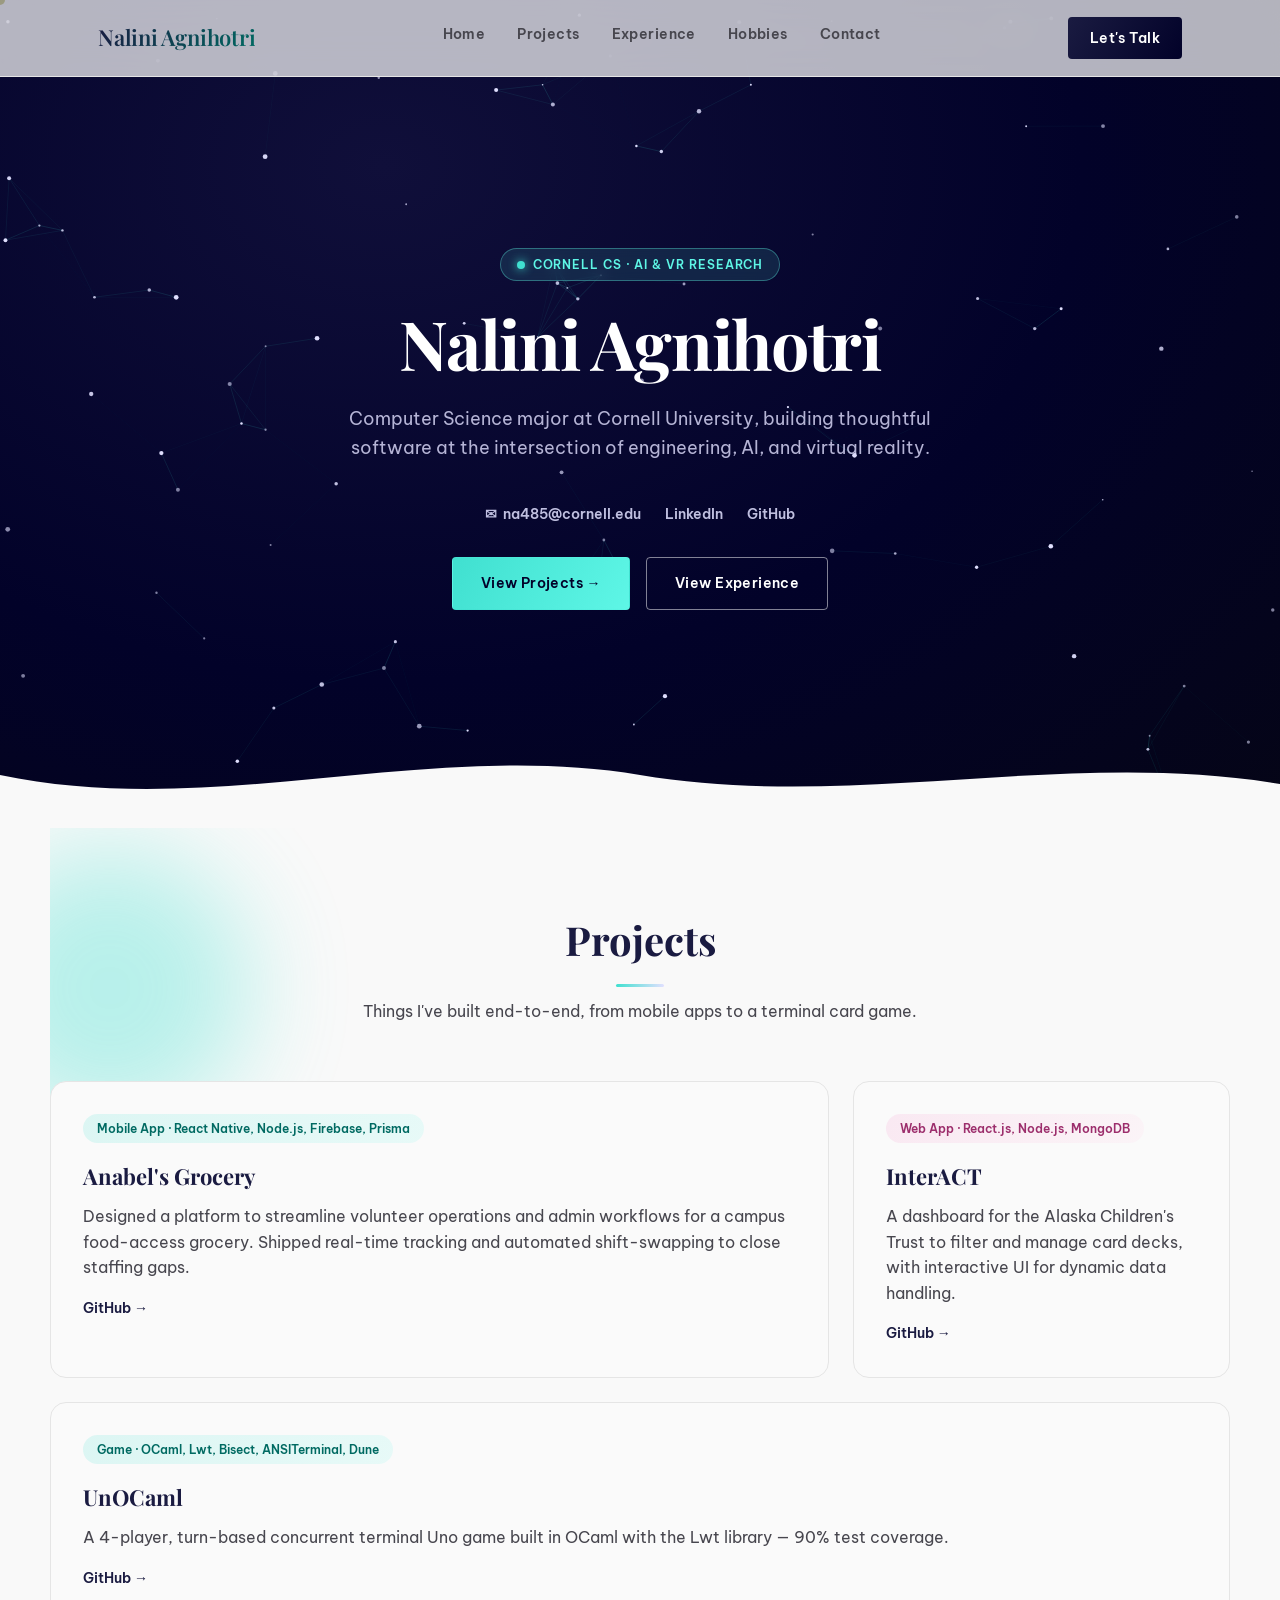
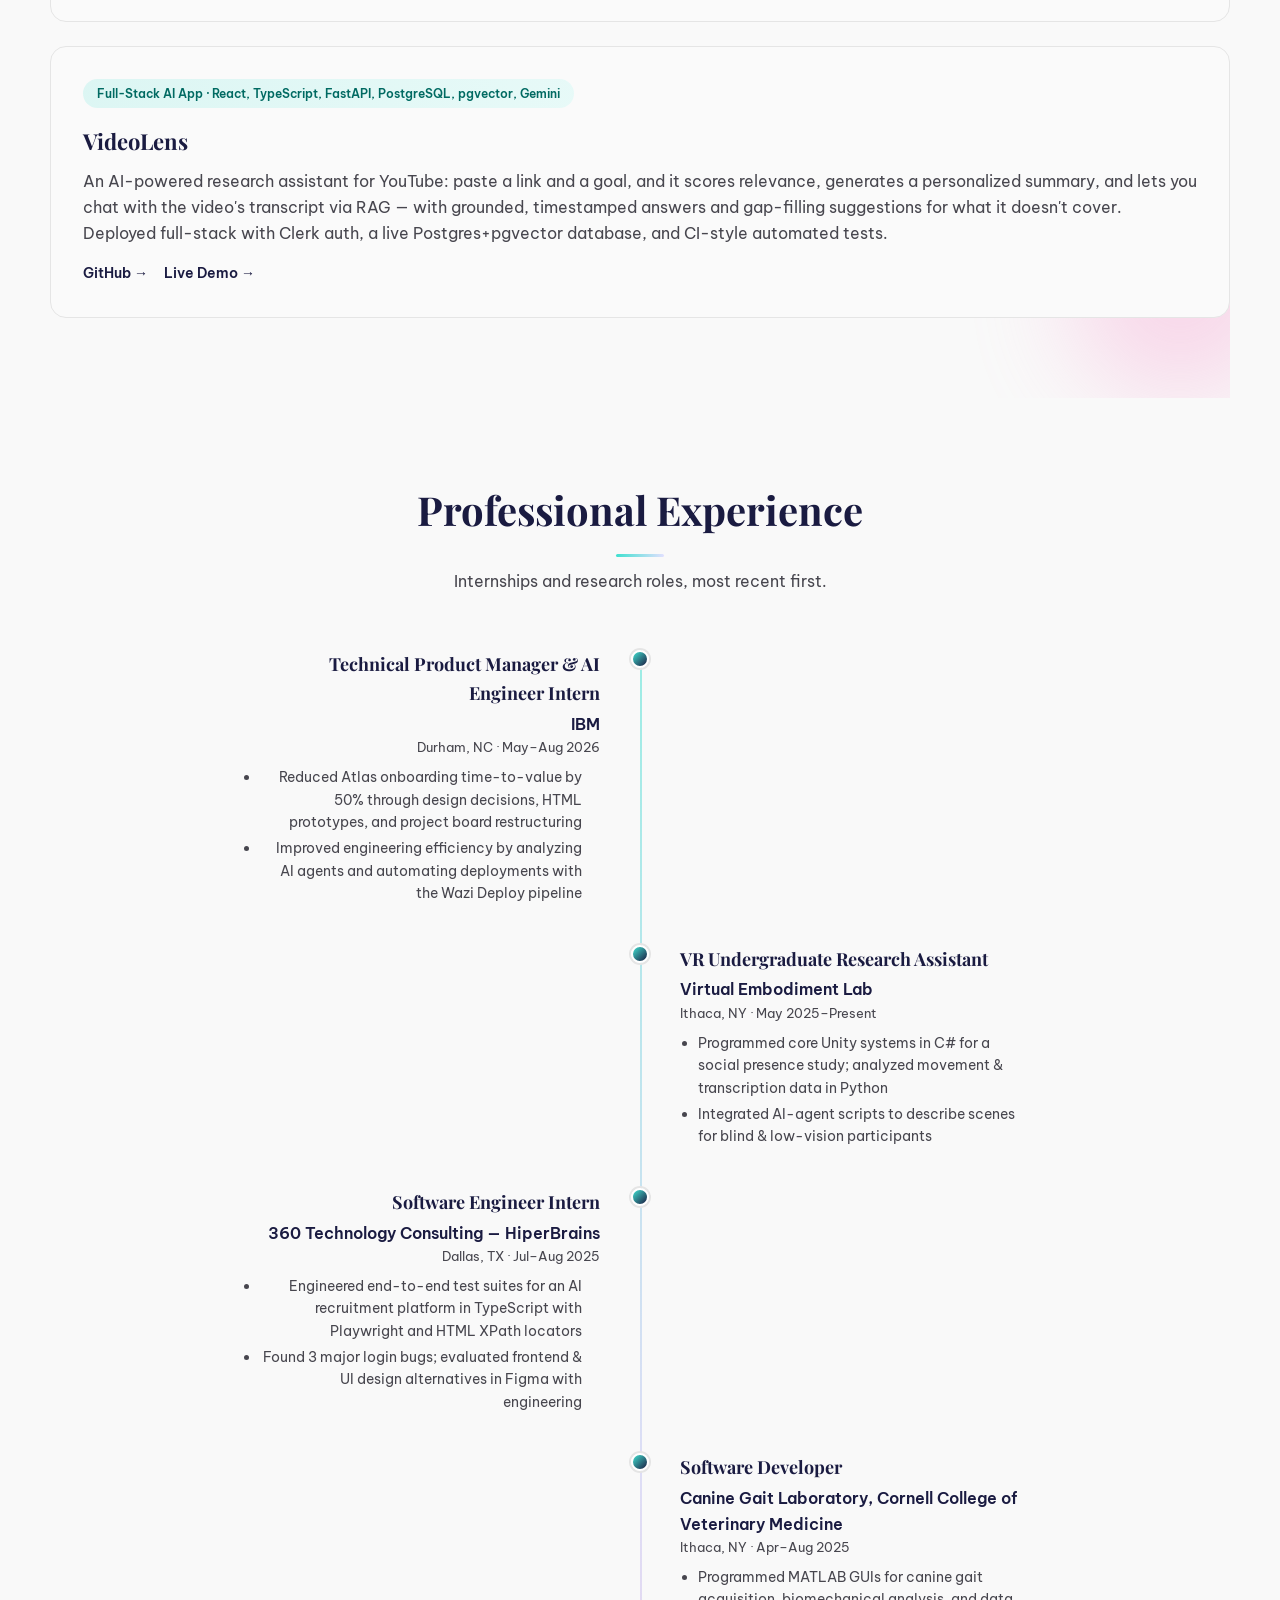
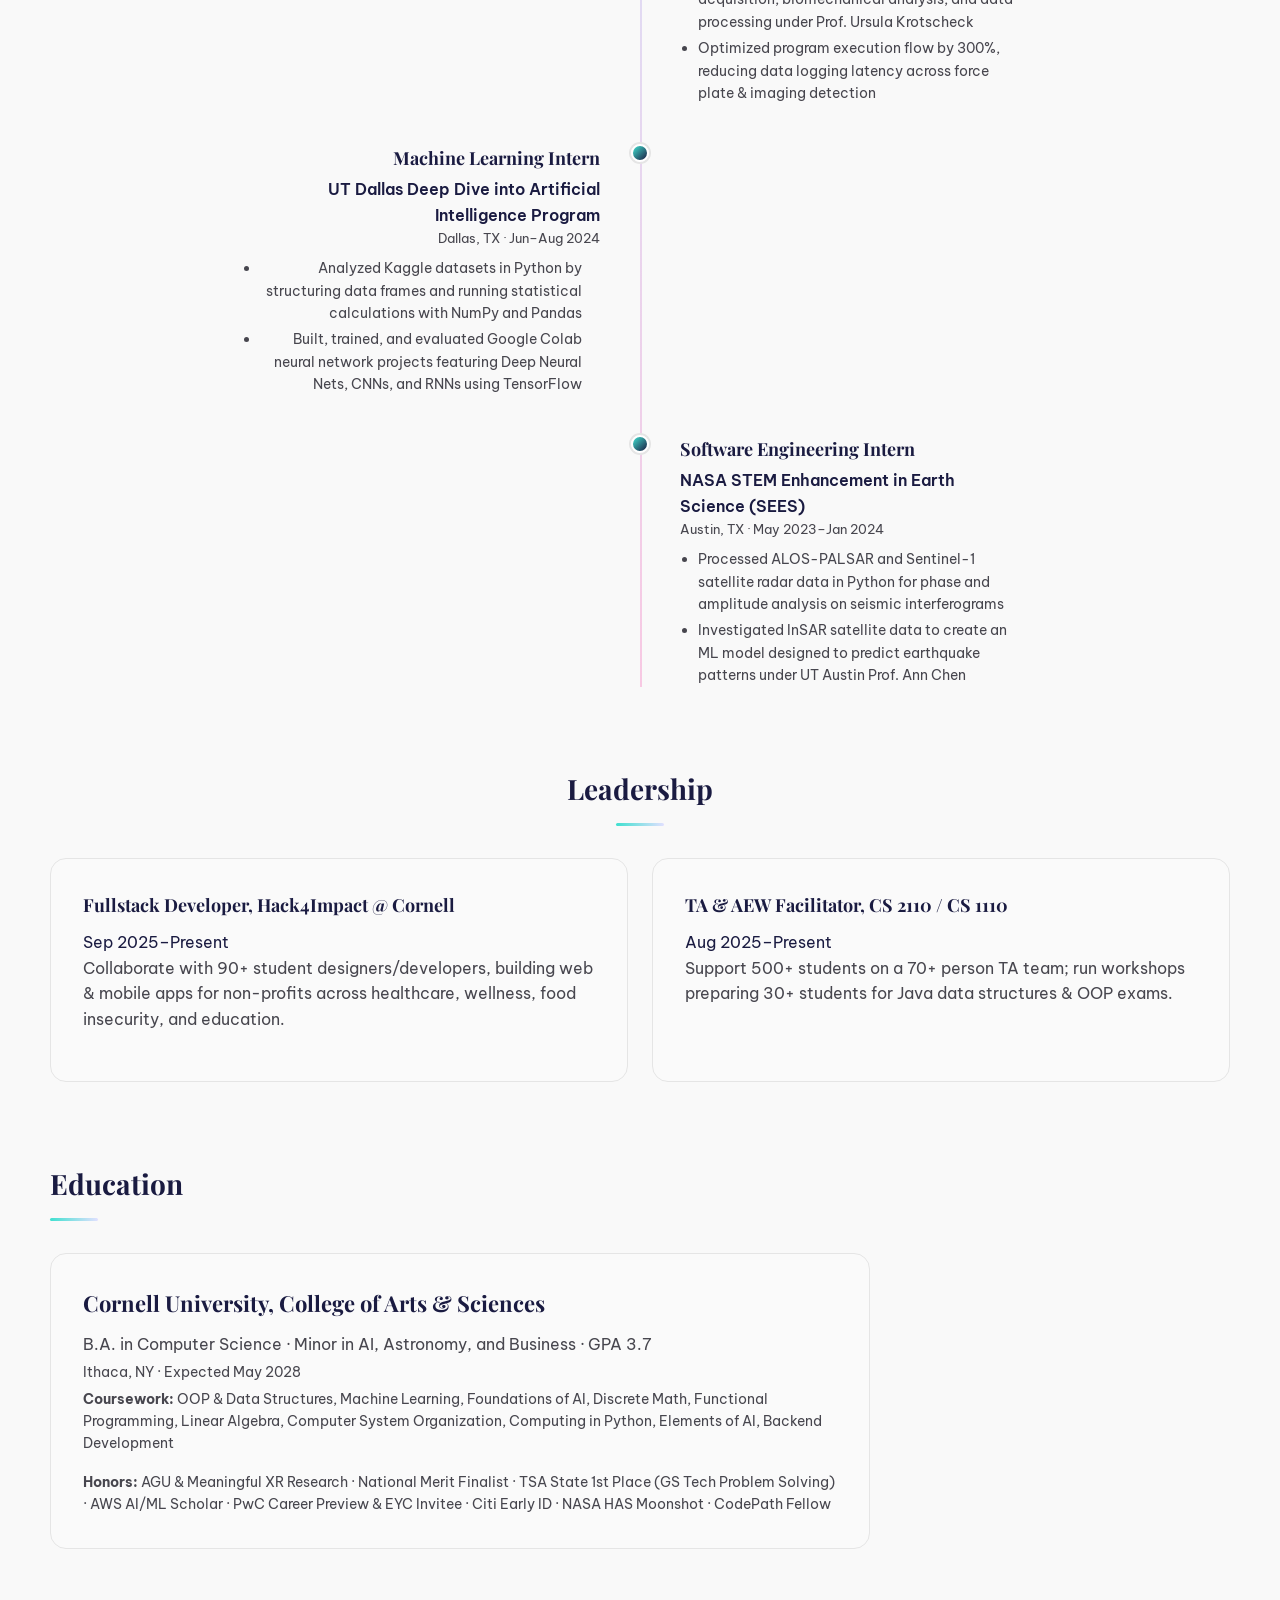
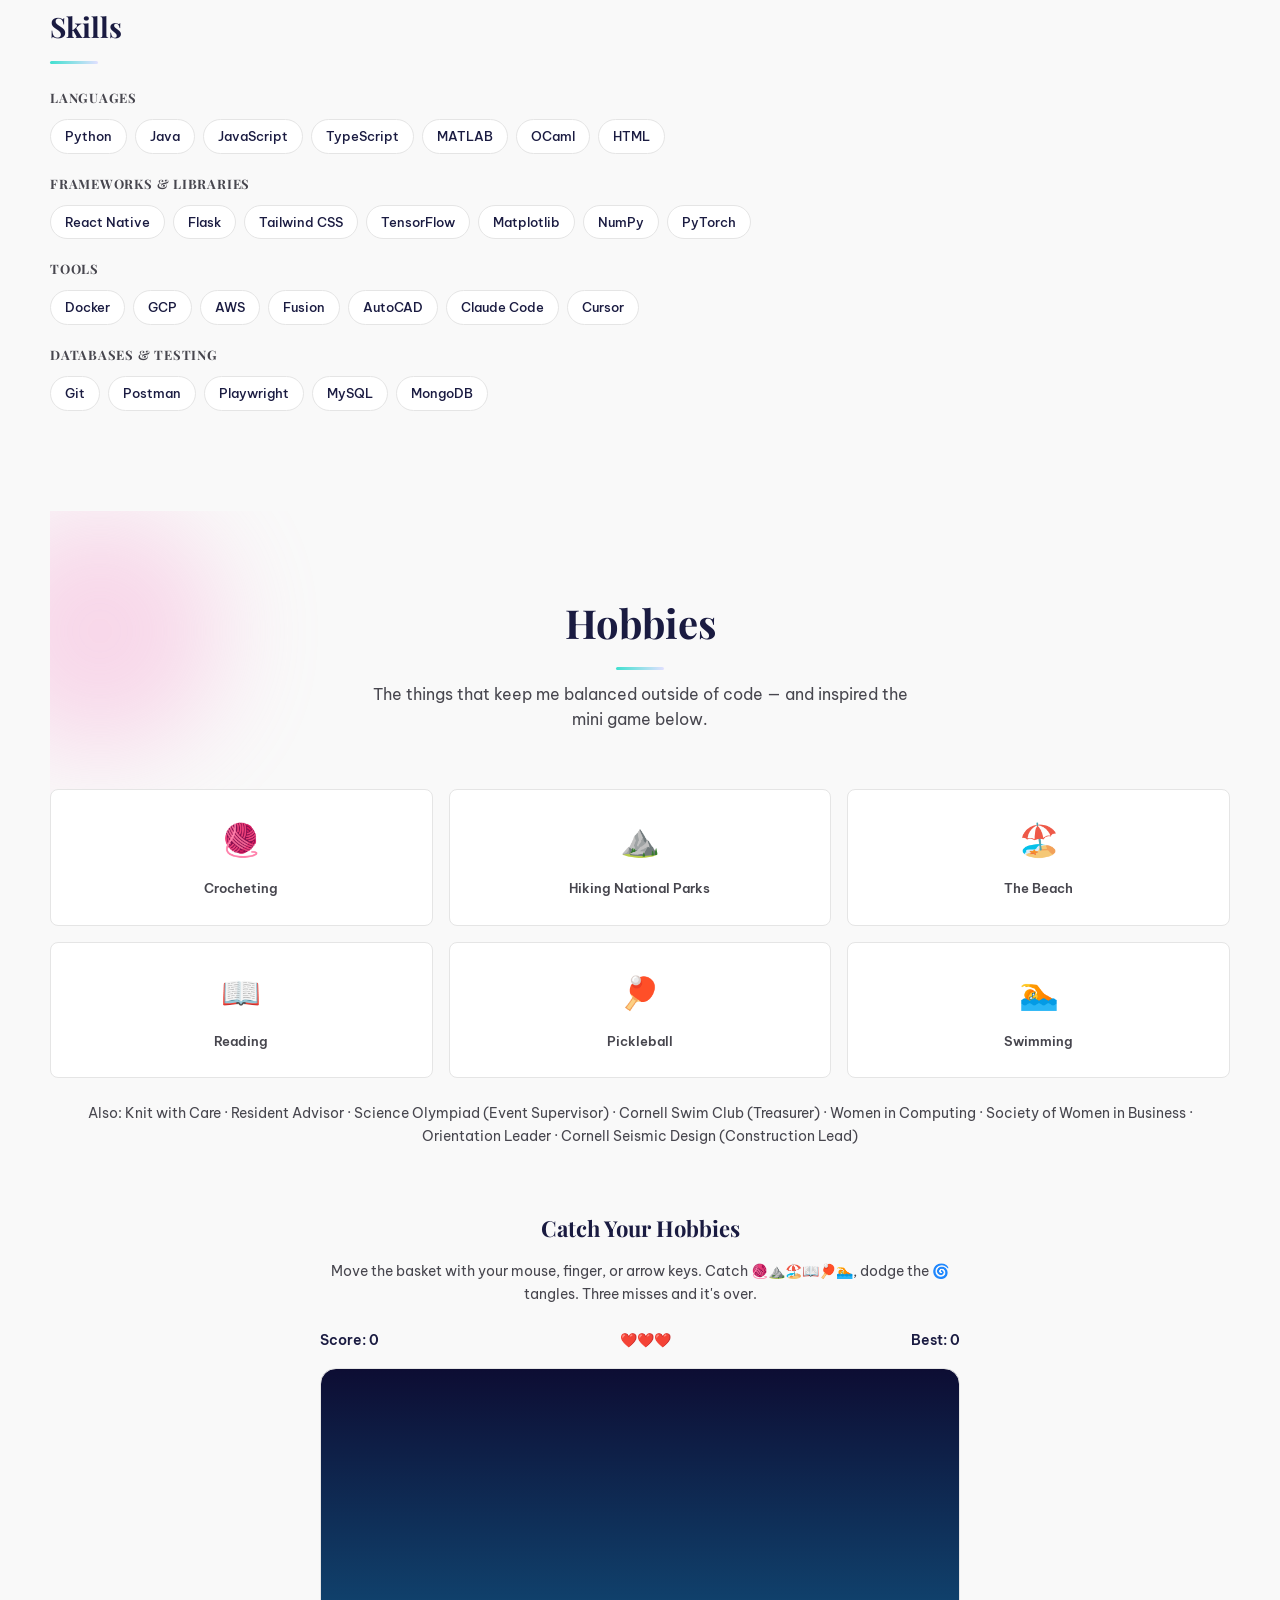
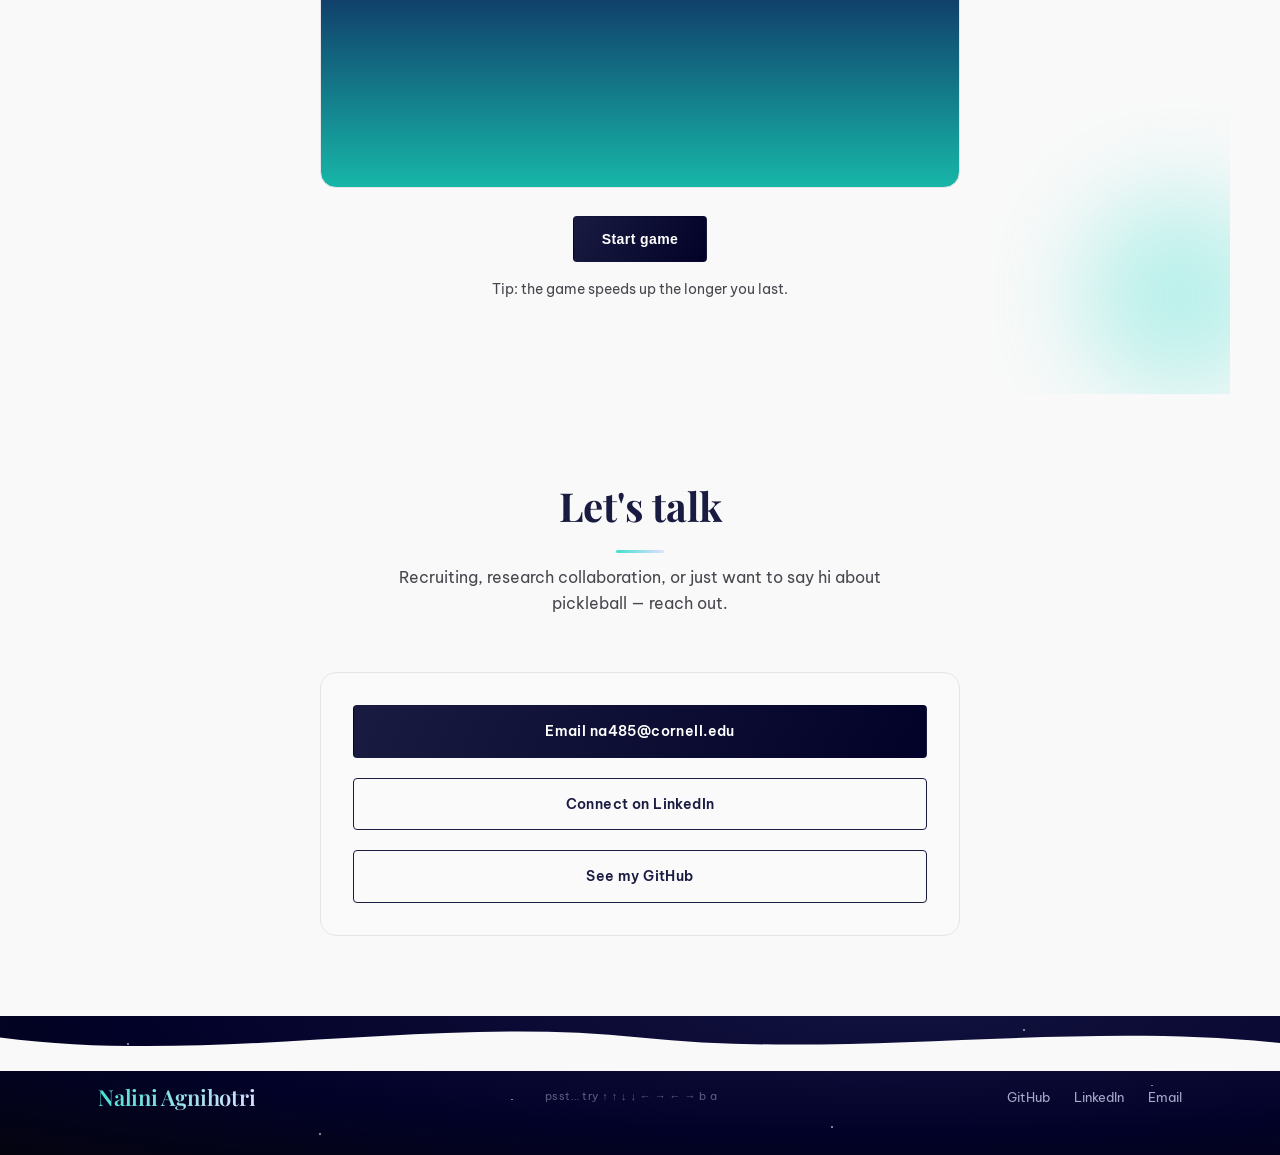
==== commit ea9018b0: "Add VideoLens project" ====
--- a/index.html
+++ b/index.html
@@ -1,318 +1,376 @@
 <!DOCTYPE html>
 <html lang="en">
+
 <head>
-<meta charset="utf-8"/>
-<meta name="viewport" content="width=device-width, initial-scale=1.0"/>
-<title>Nalini Agnihotri — Computer Science @ Cornell</title>
-<meta name="description" content="Portfolio of Nalini Agnihotri, CS student at Cornell University — software engineering, AI, and VR research."/>
-<link rel="preconnect" href="https://fonts.googleapis.com"/>
-<link rel="preconnect" href="https://fonts.gstatic.com" crossorigin/>
-<link href="https://fonts.googleapis.com/css2?family=Be+Vietnam+Pro:wght@400;500;600;700&family=Playfair+Display:wght@400;500;600;700&display=swap" rel="stylesheet"/>
-<link rel="stylesheet" href="css/style.css"/>
+  <meta charset="utf-8" />
+  <meta name="viewport" content="width=device-width, initial-scale=1.0" />
+  <title>Nalini Agnihotri — Computer Science @ Cornell</title>
+  <meta name="description"
+    content="Portfolio of Nalini Agnihotri, CS student at Cornell University — software engineering, AI, and VR research." />
+  <link rel="preconnect" href="https://fonts.googleapis.com" />
+  <link rel="preconnect" href="https://fonts.gstatic.com" crossorigin />
+  <link
+    href="https://fonts.googleapis.com/css2?family=Be+Vietnam+Pro:wght@400;500;600;700&family=Playfair+Display:wght@400;500;600;700&display=swap"
+    rel="stylesheet" />
+  <link rel="stylesheet" href="css/style.css" />
 </head>
+
 <body>
 
-<nav class="nav">
-  <div class="nav-inner">
-    <a href="#home" class="brand">Nalini Agnihotri</a>
-    <div class="nav-links">
+  <nav class="nav">
+    <div class="nav-inner">
+      <a href="#home" class="brand">Nalini Agnihotri</a>
+      <div class="nav-links">
+        <a href="#home">Home</a>
+        <a href="#projects">Projects</a>
+        <a href="#experience">Experience</a>
+        <a href="#hobbies">Hobbies</a>
+        <a href="#contact">Contact</a>
+      </div>
+      <a href="#contact" class="nav-cta">Let's Talk</a>
+      <button class="nav-mobile-toggle" aria-label="Open menu">&#9776;</button>
+    </div>
+    <div class="nav-mobile-panel">
       <a href="#home">Home</a>
       <a href="#projects">Projects</a>
       <a href="#experience">Experience</a>
       <a href="#hobbies">Hobbies</a>
       <a href="#contact">Contact</a>
     </div>
-    <a href="#contact" class="nav-cta">Let's Talk</a>
-    <button class="nav-mobile-toggle" aria-label="Open menu">&#9776;</button>
-  </div>
-  <div class="nav-mobile-panel">
-    <a href="#home">Home</a>
-    <a href="#projects">Projects</a>
-    <a href="#experience">Experience</a>
-    <a href="#hobbies">Hobbies</a>
-    <a href="#contact">Contact</a>
-  </div>
-</nav>
-
-<main>
-
-  <!-- ================= HOME / HEADER ================= -->
-  <section class="hero" id="home">
-    <canvas id="constellation" class="hero-canvas"></canvas>
-    <div class="hero-content">
-      <span class="eyebrow"><span class="dot"></span> Cornell CS &middot; AI &amp; VR Research</span>
-      <h1>Nalini Agnihotri</h1>
-      <p class="lead">Computer Science major at Cornell University, building thoughtful software at the intersection of engineering, AI, and virtual reality.</p>
-      <div class="contact-row">
-        <a href="mailto:na485@cornell.edu"><span class="material-icon">&#9993;</span> na485@cornell.edu</a>
+  </nav>
+
+  <main>
+
+    <!-- ================= HOME / HEADER ================= -->
+    <section class="hero" id="home">
+      <canvas id="constellation" class="hero-canvas"></canvas>
+      <div class="hero-content">
+        <span class="eyebrow"><span class="dot"></span> Cornell CS &middot; AI &amp; VR Research</span>
+        <h1>Nalini Agnihotri</h1>
+        <p class="lead">Computer Science major at Cornell University, building thoughtful software at the intersection
+          of engineering, AI, and virtual reality.</p>
+        <div class="contact-row">
+          <a href="mailto:na485@cornell.edu"><span class="material-icon">&#9993;</span> na485@cornell.edu</a>
+          <a href="https://www.linkedin.com/in/nalini-agnihotri/" target="_blank" rel="noopener">LinkedIn</a>
+          <a href="https://github.com/nalini2080" target="_blank" rel="noopener">GitHub</a>
+        </div>
+        <div class="hero-actions">
+          <a href="#projects" class="btn btn-primary on-dark">View Projects &rarr;</a>
+          <a href="#experience" class="btn btn-outline on-dark">View Experience</a>
+        </div>
+      </div>
+      <div class="wave-divider">
+        <svg viewBox="0 0 1440 100" preserveAspectRatio="none">
+          <path d="M0,40 C240,90 480,0 720,40 C960,80 1200,10 1440,50 L1440,100 L0,100 Z" fill="#f9f9f9" />
+        </svg>
+      </div>
+    </section>
+
+    <!-- ================= PROJECTS ================= -->
+    <section class="section container" id="projects" style="position:relative;">
+      <div class="blob-field">
+        <div class="blob blob-teal" style="width:280px;height:280px;left:-80px;top:20px;"></div>
+        <div class="blob blob-petal" style="width:220px;height:220px;right:-60px;bottom:0;"></div>
+      </div>
+      <div class="section-head">
+        <h2>Projects</h2>
+        <div class="rule"></div>
+        <p>Things I've built end-to-end, from mobile apps to a terminal card game.</p>
+      </div>
+      <div class="bento">
+
+        <div class="card col-span-8">
+          <span class="tag">Mobile App &middot; React Native, Node.js, Firebase, Prisma</span>
+          <h3>Anabel's Grocery</h3>
+          <p>Designed a platform to streamline volunteer operations and admin workflows for a campus food-access
+            grocery. Shipped real-time tracking and automated shift-swapping to close staffing gaps.</p>
+          <div class="links">
+            <a href="https://github.com/cornellh4i/anabels-grocery" target="_blank" rel="noopener">GitHub &rarr;</a>
+          </div>
+        </div>
+
+        <div class="card col-span-4">
+          <span class="tag pink">Web App &middot; React.js, Node.js, MongoDB</span>
+          <h3>InterACT</h3>
+          <p>A dashboard for the Alaska Children's Trust to filter and manage card decks, with interactive UI for
+            dynamic data handling.</p>
+          <div class="links">
+            <a href="https://github.com/cornellh4i/ACT.git" target="_blank" rel="noopener">GitHub &rarr;</a>
+          </div>
+        </div>
+
+        <div class="card col-span-12">
+          <span class="tag">Game &middot; OCaml, Lwt, Bisect, ANSITerminal, Dune</span>
+          <h3>UnOCaml</h3>
+          <p>A 4-player, turn-based concurrent terminal Uno game built in OCaml with the Lwt library — 90% test
+            coverage.</p>
+          <div class="links">
+            <a href="https://github.com/nalini2080/UnOCaml" target="_blank" rel="noopener">GitHub &rarr;</a>
+          </div>
+        </div>
+        <div class="card col-span-12">
+          <span class="tag">Full-Stack AI App &middot; React, TypeScript, FastAPI, PostgreSQL, pgvector, Gemini</span>
+          <h3>VideoLens</h3>
+          <p>An AI-powered research assistant for YouTube: paste a link and a goal, and it scores relevance, generates a
+            personalized summary, and lets you chat with the video's transcript via RAG — with grounded, timestamped
+            answers and gap-filling suggestions for what it doesn't cover. Deployed full-stack with Clerk auth, a live
+            Postgres+pgvector database, and CI-style automated tests.</p>
+          <div class="links">
+            <a href="https://github.com/nalini2080/youtube-video-assistant" target="_blank" rel="noopener">GitHub
+              &rarr;</a>
+            <a href="https://youtube-video-assistant-six.vercel.app" target="_blank" rel="noopener">Live Demo &rarr;</a>
+          </div>
+        </div>
+
+      </div>
+    </section>
+
+    <!-- ================= PROFESSIONAL EXPERIENCE ================= -->
+    <section class="section container" id="experience" style="position:relative;">
+      <div class="section-head">
+        <h2>Professional Experience</h2>
+        <div class="rule"></div>
+        <p>Internships and research roles, most recent first.</p>
+      </div>
+
+      <div class="timeline">
+
+        <div class="t-item left">
+          <div class="t-dot"></div>
+          <h4>Technical Product Manager &amp; AI Engineer Intern</h4>
+          <div class="t-role">IBM</div>
+          <div class="t-meta">Durham, NC &middot; May–Aug 2026</div>
+          <ul>
+            <li>Reduced Atlas onboarding time-to-value by 50% through design decisions, HTML prototypes, and project
+              board restructuring</li>
+            <li>Improved engineering efficiency by analyzing AI agents and automating deployments with the Wazi Deploy
+              pipeline</li>
+          </ul>
+        </div>
+
+        <div class="t-item right">
+          <div class="t-dot"></div>
+          <h4>VR Undergraduate Research Assistant</h4>
+          <div class="t-role">Virtual Embodiment Lab</div>
+          <div class="t-meta">Ithaca, NY &middot; May 2025–Present</div>
+          <ul>
+            <li>Programmed core Unity systems in C# for a social presence study; analyzed movement &amp; transcription
+              data in Python</li>
+            <li>Integrated AI-agent scripts to describe scenes for blind &amp; low-vision participants</li>
+          </ul>
+        </div>
+
+        <div class="t-item left">
+          <div class="t-dot"></div>
+          <h4>Software Engineer Intern</h4>
+          <div class="t-role">360 Technology Consulting — HiperBrains</div>
+          <div class="t-meta">Dallas, TX &middot; Jul–Aug 2025</div>
+          <ul>
+            <li>Engineered end-to-end test suites for an AI recruitment platform in TypeScript with Playwright and HTML
+              XPath locators</li>
+            <li>Found 3 major login bugs; evaluated frontend &amp; UI design alternatives in Figma with engineering</li>
+          </ul>
+        </div>
+
+        <div class="t-item right">
+          <div class="t-dot"></div>
+          <h4>Software Developer</h4>
+          <div class="t-role">Canine Gait Laboratory, Cornell College of Veterinary Medicine</div>
+          <div class="t-meta">Ithaca, NY &middot; Apr–Aug 2025</div>
+          <ul>
+            <li>Programmed MATLAB GUIs for canine gait acquisition, biomechanical analysis, and data processing under
+              Prof. Ursula Krotscheck</li>
+            <li>Optimized program execution flow by 300%, reducing data logging latency across force plate &amp; imaging
+              detection</li>
+          </ul>
+        </div>
+
+        <div class="t-item left">
+          <div class="t-dot"></div>
+          <h4>Machine Learning Intern</h4>
+          <div class="t-role">UT Dallas Deep Dive into Artificial Intelligence Program</div>
+          <div class="t-meta">Dallas, TX &middot; Jun–Aug 2024</div>
+          <ul>
+            <li>Analyzed Kaggle datasets in Python by structuring data frames and running statistical calculations with
+              NumPy and Pandas</li>
+            <li>Built, trained, and evaluated Google Colab neural network projects featuring Deep Neural Nets, CNNs, and
+              RNNs using TensorFlow</li>
+          </ul>
+        </div>
+
+        <div class="t-item right">
+          <div class="t-dot"></div>
+          <h4>Software Engineering Intern</h4>
+          <div class="t-role">NASA STEM Enhancement in Earth Science (SEES)</div>
+          <div class="t-meta">Austin, TX &middot; May 2023–Jan 2024</div>
+          <ul>
+            <li>Processed ALOS-PALSAR and Sentinel-1 satellite radar data in Python for phase and amplitude analysis on
+              seismic interferograms</li>
+            <li>Investigated InSAR satellite data to create an ML model designed to predict earthquake patterns under UT
+              Austin Prof. Ann Chen</li>
+          </ul>
+        </div>
+
+      </div>
+
+      <div class="section-head" style="margin-top:80px; margin-bottom:32px;">
+        <h2 style="font-size:28px;">Leadership</h2>
+        <div class="rule"></div>
+      </div>
+      <div class="bento">
+        <div class="card col-span-6">
+          <h3 style="font-size:18px;">Fullstack Developer, Hack4Impact @ Cornell</h3>
+          <div class="t-meta">Sep 2025–Present</div>
+          <p>Collaborate with 90+ student designers/developers, building web &amp; mobile apps for non-profits across
+            healthcare, wellness, food insecurity, and education.</p>
+        </div>
+        <div class="card col-span-6">
+          <h3 style="font-size:18px;">TA &amp; AEW Facilitator, CS 2110 / CS 1110</h3>
+          <div class="t-meta">Aug 2025–Present</div>
+          <p>Support 500+ students on a 70+ person TA team; run workshops preparing 30+ students for Java data
+            structures &amp; OOP exams.</p>
+        </div>
+      </div>
+
+      <div class="section-head" style="margin-top:80px; margin-bottom:32px; text-align:left;">
+        <h2 style="font-size:28px;">Education</h2>
+        <div class="rule" style="margin:12px 0 0;"></div>
+      </div>
+      <div class="card" style="max-width:820px;">
+        <h3>Cornell University, College of Arts &amp; Sciences</h3>
+        <p style="margin-bottom:4px;">B.A. in Computer Science &middot; Minor in AI, Astronomy, and Business &middot;
+          GPA 3.7</p>
+        <p style="margin-bottom:4px; font-size:14px;">Ithaca, NY &middot; Expected May 2028</p>
+        <p style="font-size:14px;"><strong>Coursework:</strong> OOP &amp; Data Structures, Machine Learning, Foundations
+          of AI, Discrete Math, Functional Programming, Linear Algebra, Computer System Organization, Computing in
+          Python, Elements of AI, Backend Development</p>
+        <p style="font-size:14px; margin-bottom:0;"><strong>Honors:</strong> AGU &amp; Meaningful XR Research &middot;
+          National Merit Finalist &middot; TSA State 1st Place (GS Tech Problem Solving) &middot; AWS AI/ML Scholar
+          &middot; PwC Career Preview &amp; EYC Invitee &middot; Citi Early ID &middot; NASA HAS Moonshot &middot;
+          CodePath Fellow</p>
+      </div>
+
+      <div class="section-head" style="margin-top:56px; margin-bottom:24px; text-align:left;">
+        <h2 style="font-size:28px;">Skills</h2>
+        <div class="rule" style="margin:12px 0 0;"></div>
+      </div>
+      <div class="skill-group">
+        <h4>Languages</h4>
+        <div class="skill-pills">
+          <span class="skill-pill">Python</span><span class="skill-pill">Java</span><span
+            class="skill-pill">JavaScript</span>
+          <span class="skill-pill">TypeScript</span><span class="skill-pill">MATLAB</span><span
+            class="skill-pill">OCaml</span><span class="skill-pill">HTML</span>
+        </div>
+      </div>
+      <div class="skill-group">
+        <h4>Frameworks &amp; Libraries</h4>
+        <div class="skill-pills">
+          <span class="skill-pill">React Native</span><span class="skill-pill">Flask</span><span
+            class="skill-pill">Tailwind CSS</span>
+          <span class="skill-pill">TensorFlow</span><span class="skill-pill">Matplotlib</span><span
+            class="skill-pill">NumPy</span><span class="skill-pill">PyTorch</span>
+        </div>
+      </div>
+      <div class="skill-group">
+        <h4>Tools</h4>
+        <div class="skill-pills">
+          <span class="skill-pill">Docker</span><span class="skill-pill">GCP</span><span class="skill-pill">AWS</span>
+          <span class="skill-pill">Fusion</span><span class="skill-pill">AutoCAD</span><span class="skill-pill">Claude
+            Code</span><span class="skill-pill">Cursor</span>
+        </div>
+      </div>
+      <div class="skill-group">
+        <h4>Databases &amp; Testing</h4>
+        <div class="skill-pills">
+          <span class="skill-pill">Git</span><span class="skill-pill">Postman</span><span
+            class="skill-pill">Playwright</span>
+          <span class="skill-pill">MySQL</span><span class="skill-pill">MongoDB</span>
+        </div>
+      </div>
+    </section>
+
+    <!-- ================= HOBBIES (+ game) ================= -->
+    <section class="section container" id="hobbies" style="position:relative;">
+      <div class="blob-field">
+        <div class="blob blob-petal" style="width:240px;height:240px;left:-70px;top:0;"></div>
+        <div class="blob blob-teal" style="width:200px;height:200px;right:-50px;bottom:0;"></div>
+      </div>
+      <div class="section-head">
+        <h2>Hobbies</h2>
+        <div class="rule"></div>
+        <p>The things that keep me balanced outside of code — and inspired the mini game below.</p>
+      </div>
+      <div class="hobby-grid">
+        <div class="hobby-card"><span class="hobby-emoji">🧶</span><span class="label">Crocheting</span></div>
+        <div class="hobby-card"><span class="hobby-emoji">⛰️</span><span class="label">Hiking National Parks</span>
+        </div>
+        <div class="hobby-card"><span class="hobby-emoji">🏖️</span><span class="label">The Beach</span></div>
+        <div class="hobby-card"><span class="hobby-emoji">📖</span><span class="label">Reading</span></div>
+        <div class="hobby-card"><span class="hobby-emoji">🏓</span><span class="label">Pickleball</span></div>
+        <div class="hobby-card"><span class="hobby-emoji">🏊</span><span class="label">Swimming</span></div>
+      </div>
+      <p style="text-align:center; color:var(--text-variant); font-size:14px; margin-top:24px;">
+        Also: Knit with Care &middot; Resident Advisor &middot; Science Olympiad (Event Supervisor) &middot; Cornell
+        Swim Club (Treasurer) &middot; Women in Computing &middot; Society of Women in Business &middot; Orientation
+        Leader &middot; Cornell Seismic Design (Construction Lead)
+      </p>
+
+      <div class="game-wrap" style="margin-top:64px;">
+        <h3 style="font-size:22px; margin-bottom:8px;">Catch Your Hobbies</h3>
+        <p style="color:var(--text-variant); font-size:14px; margin-bottom:24px;">Move the basket with your mouse,
+          finger, or arrow keys. Catch 🧶⛰️🏖️📖🏓🏊, dodge the 🌀 tangles. Three misses and it's over.</p>
+        <div class="game-hud">
+          <div>Score: <span id="gameScore">0</span></div>
+          <div id="gameLives">❤️❤️❤️</div>
+          <div>Best: <span id="gameBest">0</span></div>
+        </div>
+        <canvas id="gameCanvas"></canvas>
+        <div style="margin-top:20px;">
+          <button id="gameStart" class="btn btn-primary">Start game</button>
+        </div>
+        <p class="game-instructions">Tip: the game speeds up the longer you last.</p>
+      </div>
+    </section>
+
+    <!-- ================= CONTACT ================= -->
+    <section class="section container" id="contact" style="max-width:640px;">
+      <div class="section-head">
+        <h2>Let's talk</h2>
+        <div class="rule"></div>
+        <p>Recruiting, research collaboration, or just want to say hi about pickleball — reach out.</p>
+      </div>
+      <div class="card">
+        <div style="display:flex; flex-direction:column; gap:20px;">
+          <a href="mailto:na485@cornell.edu" class="btn btn-primary" style="justify-content:center;">Email
+            na485@cornell.edu</a>
+          <a href="https://www.linkedin.com/in/nalini-agnihotri/" target="_blank" rel="noopener" class="btn btn-outline"
+            style="justify-content:center;">Connect on LinkedIn</a>
+          <a href="https://github.com/nalini2080" target="_blank" rel="noopener" class="btn btn-outline"
+            style="justify-content:center;">See my GitHub</a>
+        </div>
+      </div>
+    </section>
+
+  </main>
+
+  <footer class="footer">
+    <div class="wave-top"><svg viewBox="0 0 1440 100" preserveAspectRatio="none">
+        <path d="M0,40 C240,90 480,0 720,40 C960,80 1200,10 1440,50 L1440,100 L0,100 Z" />
+      </svg></div>
+    <div class="footer-inner container">
+      <div class="brand">Nalini Agnihotri</div>
+      <div class="easter-hint">psst&hellip; try &uarr; &uarr; &darr; &darr; &larr; &rarr; &larr; &rarr; b a</div>
+      <div class="footer-links">
+        <a href="https://github.com/nalini2080" target="_blank" rel="noopener">GitHub</a>
         <a href="https://www.linkedin.com/in/nalini-agnihotri/" target="_blank" rel="noopener">LinkedIn</a>
-        <a href="https://github.com/nalini2080" target="_blank" rel="noopener">GitHub</a>
-      </div>
-      <div class="hero-actions">
-        <a href="#projects" class="btn btn-primary on-dark">View Projects &rarr;</a>
-        <a href="#experience" class="btn btn-outline on-dark">View Experience</a>
+        <a href="mailto:na485@cornell.edu">Email</a>
       </div>
     </div>
-    <div class="wave-divider">
-      <svg viewBox="0 0 1440 100" preserveAspectRatio="none"><path d="M0,40 C240,90 480,0 720,40 C960,80 1200,10 1440,50 L1440,100 L0,100 Z" fill="#f9f9f9"/></svg>
-    </div>
-  </section>
-
-  <!-- ================= PROJECTS ================= -->
-  <section class="section container" id="projects" style="position:relative;">
-    <div class="blob-field">
-      <div class="blob blob-teal" style="width:280px;height:280px;left:-80px;top:20px;"></div>
-      <div class="blob blob-petal" style="width:220px;height:220px;right:-60px;bottom:0;"></div>
-    </div>
-    <div class="section-head">
-      <h2>Projects</h2>
-      <div class="rule"></div>
-      <p>Things I've built end-to-end, from mobile apps to a terminal card game.</p>
-    </div>
-    <div class="bento">
-
-      <div class="card col-span-8">
-        <span class="tag">Mobile App &middot; React Native, Node.js, Firebase, Prisma</span>
-        <h3>Anabel's Grocery</h3>
-        <p>Designed a platform to streamline volunteer operations and admin workflows for a campus food-access grocery. Shipped real-time tracking and automated shift-swapping to close staffing gaps.</p>
-        <div class="links">
-          <a href="https://github.com/cornellh4i/anabels-grocery" target="_blank" rel="noopener">GitHub &rarr;</a>
-        </div>
-      </div>
-
-      <div class="card col-span-4">
-        <span class="tag pink">Web App &middot; React.js, Node.js, MongoDB</span>
-        <h3>InterACT</h3>
-        <p>A dashboard for the Alaska Children's Trust to filter and manage card decks, with interactive UI for dynamic data handling.</p>
-        <div class="links">
-          <a href="https://github.com/cornellh4i/ACT.git" target="_blank" rel="noopener">GitHub &rarr;</a>
-        </div>
-      </div>
-
-      <div class="card col-span-12">
-        <span class="tag">Game &middot; OCaml, Lwt, Bisect, ANSITerminal, Dune</span>
-        <h3>UnOCaml</h3>
-        <p>A 4-player, turn-based concurrent terminal Uno game built in OCaml with the Lwt library — 90% test coverage.</p>
-        <div class="links">
-          <a href="https://github.com/nalini2080/UnOCaml" target="_blank" rel="noopener">GitHub &rarr;</a>
-        </div>
-      </div>
-
-    </div>
-  </section>
-
-  <!-- ================= PROFESSIONAL EXPERIENCE ================= -->
-  <section class="section container" id="experience" style="position:relative;">
-    <div class="section-head">
-      <h2>Professional Experience</h2>
-      <div class="rule"></div>
-      <p>Internships and research roles, most recent first.</p>
-    </div>
-
-    <div class="timeline">
-
-      <div class="t-item left">
-        <div class="t-dot"></div>
-        <h4>Technical Product Manager &amp; AI Engineer Intern</h4>
-        <div class="t-role">IBM</div>
-        <div class="t-meta">Durham, NC &middot; May–Aug 2026</div>
-        <ul>
-          <li>Reduced Atlas onboarding time-to-value by 50% through design decisions, HTML prototypes, and project board restructuring</li>
-          <li>Improved engineering efficiency by analyzing AI agents and automating deployments with the Wazi Deploy pipeline</li>
-        </ul>
-      </div>
-
-      <div class="t-item right">
-        <div class="t-dot"></div>
-        <h4>VR Undergraduate Research Assistant</h4>
-        <div class="t-role">Virtual Embodiment Lab</div>
-        <div class="t-meta">Ithaca, NY &middot; May 2025–Present</div>
-        <ul>
-          <li>Programmed core Unity systems in C# for a social presence study; analyzed movement &amp; transcription data in Python</li>
-          <li>Integrated AI-agent scripts to describe scenes for blind &amp; low-vision participants</li>
-        </ul>
-      </div>
-
-      <div class="t-item left">
-        <div class="t-dot"></div>
-        <h4>Software Engineer Intern</h4>
-        <div class="t-role">360 Technology Consulting — HiperBrains</div>
-        <div class="t-meta">Dallas, TX &middot; Jul–Aug 2025</div>
-        <ul>
-          <li>Engineered end-to-end test suites for an AI recruitment platform in TypeScript with Playwright and HTML XPath locators</li>
-          <li>Found 3 major login bugs; evaluated frontend &amp; UI design alternatives in Figma with engineering</li>
-        </ul>
-      </div>
-
-      <div class="t-item right">
-        <div class="t-dot"></div>
-        <h4>Software Developer</h4>
-        <div class="t-role">Canine Gait Laboratory, Cornell College of Veterinary Medicine</div>
-        <div class="t-meta">Ithaca, NY &middot; Apr–Aug 2025</div>
-        <ul>
-          <li>Programmed MATLAB GUIs for canine gait acquisition, biomechanical analysis, and data processing under Prof. Ursula Krotscheck</li>
-          <li>Optimized program execution flow by 300%, reducing data logging latency across force plate &amp; imaging detection</li>
-        </ul>
-      </div>
-
-      <div class="t-item left">
-        <div class="t-dot"></div>
-        <h4>Machine Learning Intern</h4>
-        <div class="t-role">UT Dallas Deep Dive into Artificial Intelligence Program</div>
-        <div class="t-meta">Dallas, TX &middot; Jun–Aug 2024</div>
-        <ul>
-          <li>Analyzed Kaggle datasets in Python by structuring data frames and running statistical calculations with NumPy and Pandas</li>
-          <li>Built, trained, and evaluated Google Colab neural network projects featuring Deep Neural Nets, CNNs, and RNNs using TensorFlow</li>
-        </ul>
-      </div>
-
-      <div class="t-item right">
-        <div class="t-dot"></div>
-        <h4>Software Engineering Intern</h4>
-        <div class="t-role">NASA STEM Enhancement in Earth Science (SEES)</div>
-        <div class="t-meta">Austin, TX &middot; May 2023–Jan 2024</div>
-        <ul>
-          <li>Processed ALOS-PALSAR and Sentinel-1 satellite radar data in Python for phase and amplitude analysis on seismic interferograms</li>
-          <li>Investigated InSAR satellite data to create an ML model designed to predict earthquake patterns under UT Austin Prof. Ann Chen</li>
-        </ul>
-      </div>
-
-    </div>
-
-    <div class="section-head" style="margin-top:80px; margin-bottom:32px;">
-      <h2 style="font-size:28px;">Leadership</h2>
-      <div class="rule"></div>
-    </div>
-    <div class="bento">
-      <div class="card col-span-6">
-        <h3 style="font-size:18px;">Fullstack Developer, Hack4Impact @ Cornell</h3>
-        <div class="t-meta">Sep 2025–Present</div>
-        <p>Collaborate with 90+ student designers/developers, building web &amp; mobile apps for non-profits across healthcare, wellness, food insecurity, and education.</p>
-      </div>
-      <div class="card col-span-6">
-        <h3 style="font-size:18px;">TA &amp; AEW Facilitator, CS 2110 / CS 1110</h3>
-        <div class="t-meta">Aug 2025–Present</div>
-        <p>Support 500+ students on a 70+ person TA team; run workshops preparing 30+ students for Java data structures &amp; OOP exams.</p>
-      </div>
-    </div>
-
-    <div class="section-head" style="margin-top:80px; margin-bottom:32px; text-align:left;">
-      <h2 style="font-size:28px;">Education</h2>
-      <div class="rule" style="margin:12px 0 0;"></div>
-    </div>
-    <div class="card" style="max-width:820px;">
-      <h3>Cornell University, College of Arts &amp; Sciences</h3>
-      <p style="margin-bottom:4px;">B.A. in Computer Science &middot; Minor in AI, Astronomy, and Business &middot; GPA 3.7</p>
-      <p style="margin-bottom:4px; font-size:14px;">Ithaca, NY &middot; Expected May 2028</p>
-      <p style="font-size:14px;"><strong>Coursework:</strong> OOP &amp; Data Structures, Machine Learning, Foundations of AI, Discrete Math, Functional Programming, Linear Algebra, Computer System Organization, Computing in Python, Elements of AI, Backend Development</p>
-      <p style="font-size:14px; margin-bottom:0;"><strong>Honors:</strong> AGU &amp; Meaningful XR Research &middot; National Merit Finalist &middot; TSA State 1st Place (GS Tech Problem Solving) &middot; AWS AI/ML Scholar &middot; PwC Career Preview &amp; EYC Invitee &middot; Citi Early ID &middot; NASA HAS Moonshot &middot; CodePath Fellow</p>
-    </div>
-
-    <div class="section-head" style="margin-top:56px; margin-bottom:24px; text-align:left;">
-      <h2 style="font-size:28px;">Skills</h2>
-      <div class="rule" style="margin:12px 0 0;"></div>
-    </div>
-    <div class="skill-group">
-      <h4>Languages</h4>
-      <div class="skill-pills">
-        <span class="skill-pill">Python</span><span class="skill-pill">Java</span><span class="skill-pill">JavaScript</span>
-        <span class="skill-pill">TypeScript</span><span class="skill-pill">MATLAB</span><span class="skill-pill">OCaml</span><span class="skill-pill">HTML</span>
-      </div>
-    </div>
-    <div class="skill-group">
-      <h4>Frameworks &amp; Libraries</h4>
-      <div class="skill-pills">
-        <span class="skill-pill">React Native</span><span class="skill-pill">Flask</span><span class="skill-pill">Tailwind CSS</span>
-        <span class="skill-pill">TensorFlow</span><span class="skill-pill">Matplotlib</span><span class="skill-pill">NumPy</span><span class="skill-pill">PyTorch</span>
-      </div>
-    </div>
-    <div class="skill-group">
-      <h4>Tools</h4>
-      <div class="skill-pills">
-        <span class="skill-pill">Docker</span><span class="skill-pill">GCP</span><span class="skill-pill">AWS</span>
-        <span class="skill-pill">Fusion</span><span class="skill-pill">AutoCAD</span><span class="skill-pill">Claude Code</span><span class="skill-pill">Cursor</span>
-      </div>
-    </div>
-    <div class="skill-group">
-      <h4>Databases &amp; Testing</h4>
-      <div class="skill-pills">
-        <span class="skill-pill">Git</span><span class="skill-pill">Postman</span><span class="skill-pill">Playwright</span>
-        <span class="skill-pill">MySQL</span><span class="skill-pill">MongoDB</span>
-      </div>
-    </div>
-  </section>
-
-  <!-- ================= HOBBIES (+ game) ================= -->
-  <section class="section container" id="hobbies" style="position:relative;">
-    <div class="blob-field">
-      <div class="blob blob-petal" style="width:240px;height:240px;left:-70px;top:0;"></div>
-      <div class="blob blob-teal" style="width:200px;height:200px;right:-50px;bottom:0;"></div>
-    </div>
-    <div class="section-head">
-      <h2>Hobbies</h2>
-      <div class="rule"></div>
-      <p>The things that keep me balanced outside of code — and inspired the mini game below.</p>
-    </div>
-    <div class="hobby-grid">
-      <div class="hobby-card"><span class="hobby-emoji">🧶</span><span class="label">Crocheting</span></div>
-      <div class="hobby-card"><span class="hobby-emoji">⛰️</span><span class="label">Hiking National Parks</span></div>
-      <div class="hobby-card"><span class="hobby-emoji">🏖️</span><span class="label">The Beach</span></div>
-      <div class="hobby-card"><span class="hobby-emoji">📖</span><span class="label">Reading</span></div>
-      <div class="hobby-card"><span class="hobby-emoji">🏓</span><span class="label">Pickleball</span></div>
-      <div class="hobby-card"><span class="hobby-emoji">🏊</span><span class="label">Swimming</span></div>
-    </div>
-    <p style="text-align:center; color:var(--text-variant); font-size:14px; margin-top:24px;">
-      Also: Knit with Care &middot; Resident Advisor &middot; Science Olympiad (Event Supervisor) &middot; Cornell Swim Club (Treasurer) &middot; Women in Computing &middot; Society of Women in Business &middot; Orientation Leader &middot; Cornell Seismic Design (Construction Lead)
-    </p>
-
-    <div class="game-wrap" style="margin-top:64px;">
-      <h3 style="font-size:22px; margin-bottom:8px;">Catch Your Hobbies</h3>
-      <p style="color:var(--text-variant); font-size:14px; margin-bottom:24px;">Move the basket with your mouse, finger, or arrow keys. Catch 🧶⛰️🏖️📖🏓🏊, dodge the 🌀 tangles. Three misses and it's over.</p>
-      <div class="game-hud">
-        <div>Score: <span id="gameScore">0</span></div>
-        <div id="gameLives">❤️❤️❤️</div>
-        <div>Best: <span id="gameBest">0</span></div>
-      </div>
-      <canvas id="gameCanvas"></canvas>
-      <div style="margin-top:20px;">
-        <button id="gameStart" class="btn btn-primary">Start game</button>
-      </div>
-      <p class="game-instructions">Tip: the game speeds up the longer you last.</p>
-    </div>
-  </section>
-
-  <!-- ================= CONTACT ================= -->
-  <section class="section container" id="contact" style="max-width:640px;">
-    <div class="section-head">
-      <h2>Let's talk</h2>
-      <div class="rule"></div>
-      <p>Recruiting, research collaboration, or just want to say hi about pickleball — reach out.</p>
-    </div>
-    <div class="card">
-      <div style="display:flex; flex-direction:column; gap:20px;">
-        <a href="mailto:na485@cornell.edu" class="btn btn-primary" style="justify-content:center;">Email na485@cornell.edu</a>
-        <a href="https://www.linkedin.com/in/nalini-agnihotri/" target="_blank" rel="noopener" class="btn btn-outline" style="justify-content:center;">Connect on LinkedIn</a>
-        <a href="https://github.com/nalini2080" target="_blank" rel="noopener" class="btn btn-outline" style="justify-content:center;">See my GitHub</a>
-      </div>
-    </div>
-  </section>
-
-</main>
-
-<footer class="footer">
-  <div class="wave-top"><svg viewBox="0 0 1440 100" preserveAspectRatio="none"><path d="M0,40 C240,90 480,0 720,40 C960,80 1200,10 1440,50 L1440,100 L0,100 Z"/></svg></div>
-  <div class="footer-inner container">
-    <div class="brand">Nalini Agnihotri</div>
-    <div class="easter-hint">psst&hellip; try &uarr; &uarr; &darr; &darr; &larr; &rarr; &larr; &rarr; b a</div>
-    <div class="footer-links">
-      <a href="https://github.com/nalini2080" target="_blank" rel="noopener">GitHub</a>
-      <a href="https://www.linkedin.com/in/nalini-agnihotri/" target="_blank" rel="noopener">LinkedIn</a>
-      <a href="mailto:na485@cornell.edu">Email</a>
-    </div>
-  </div>
-</footer>
-
-<script src="js/effects.js"></script>
-<script src="js/game.js"></script>
+  </footer>
+
+  <script src="js/effects.js"></script>
+  <script src="js/game.js"></script>
 </body>
-</html>
+
+</html>
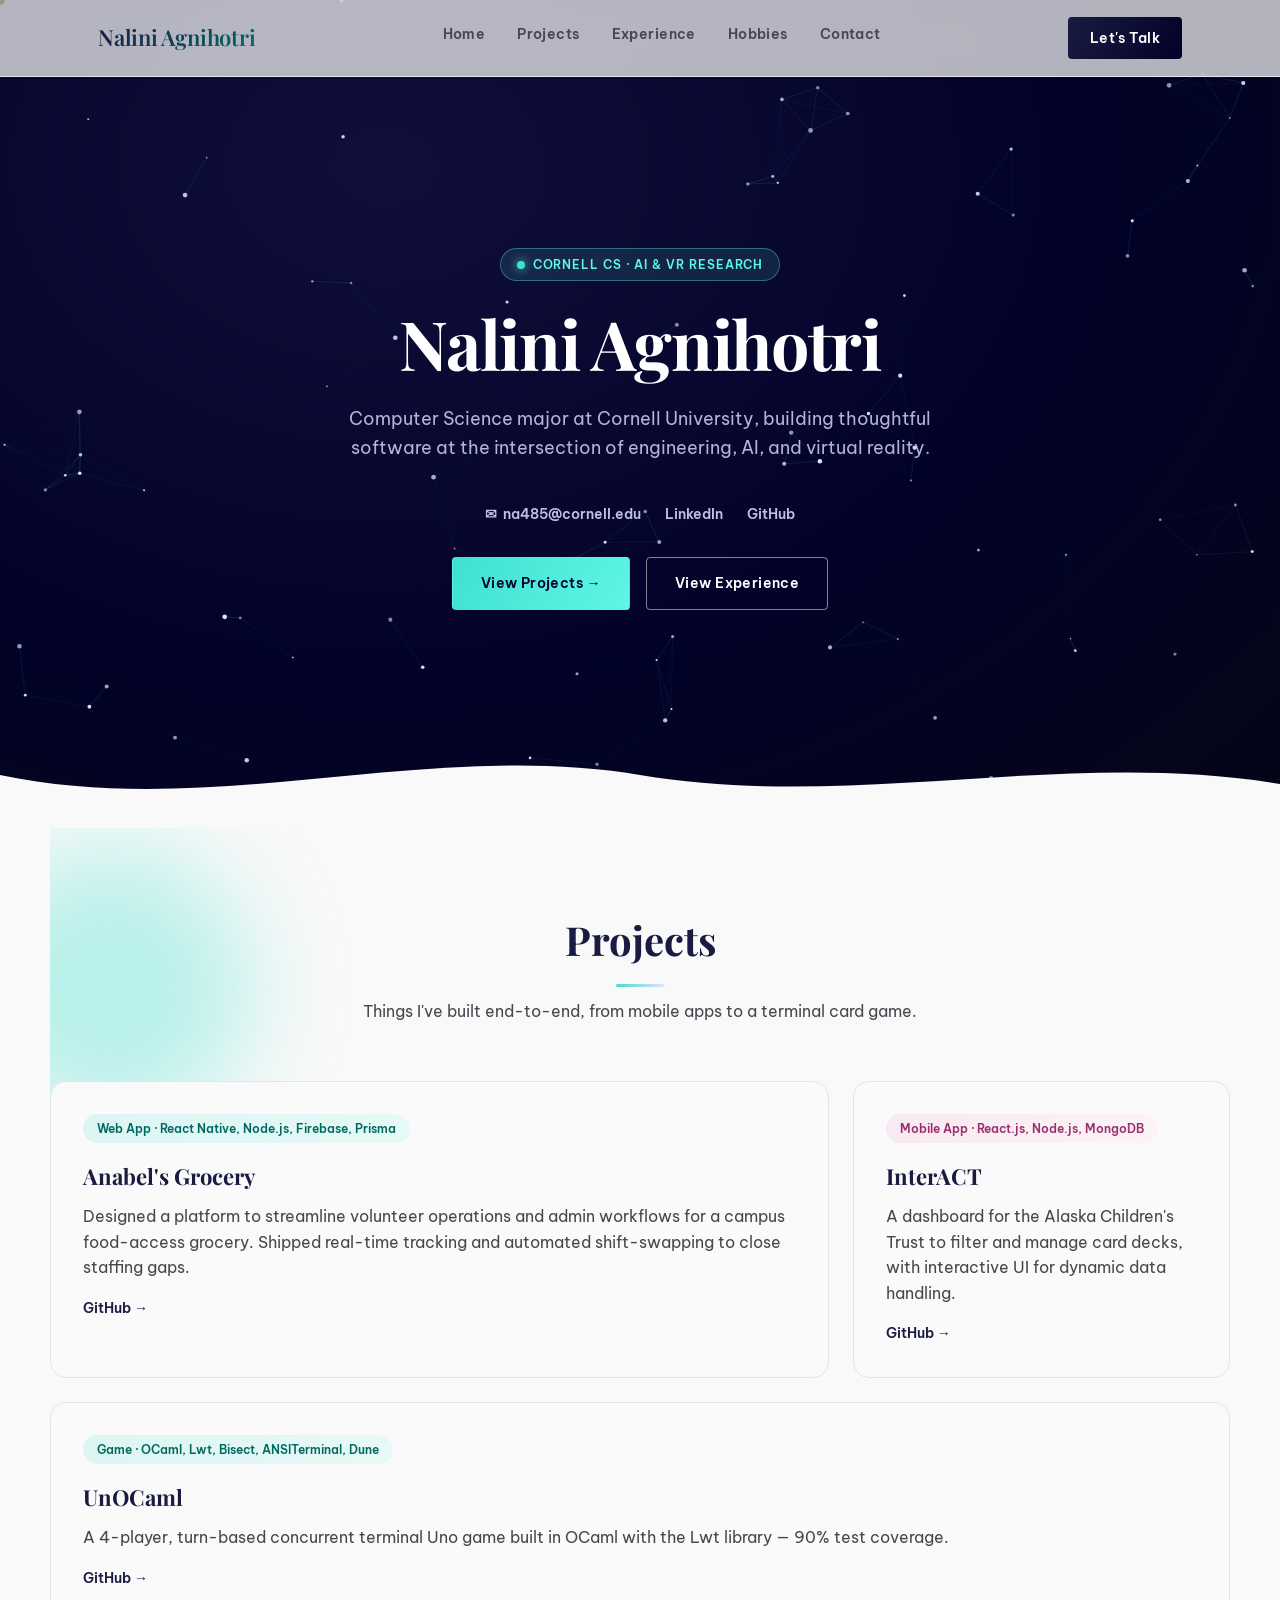
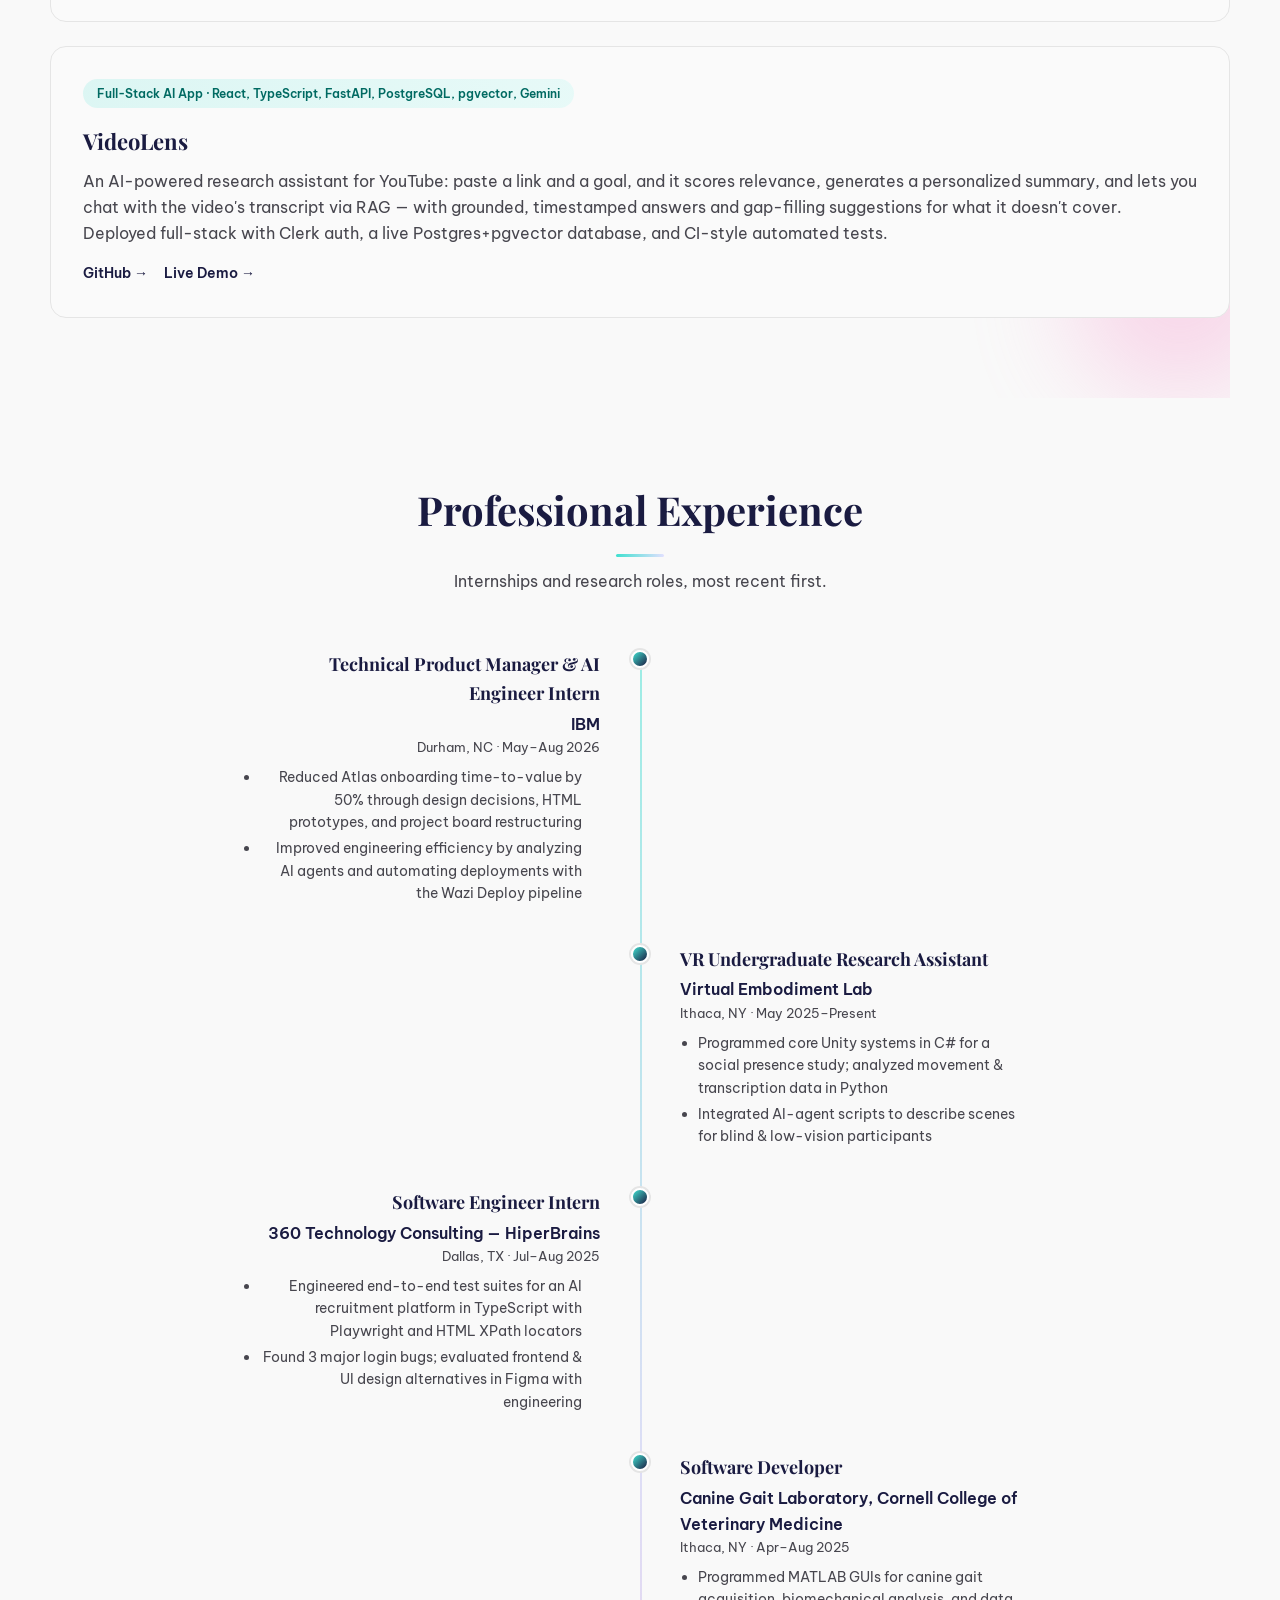
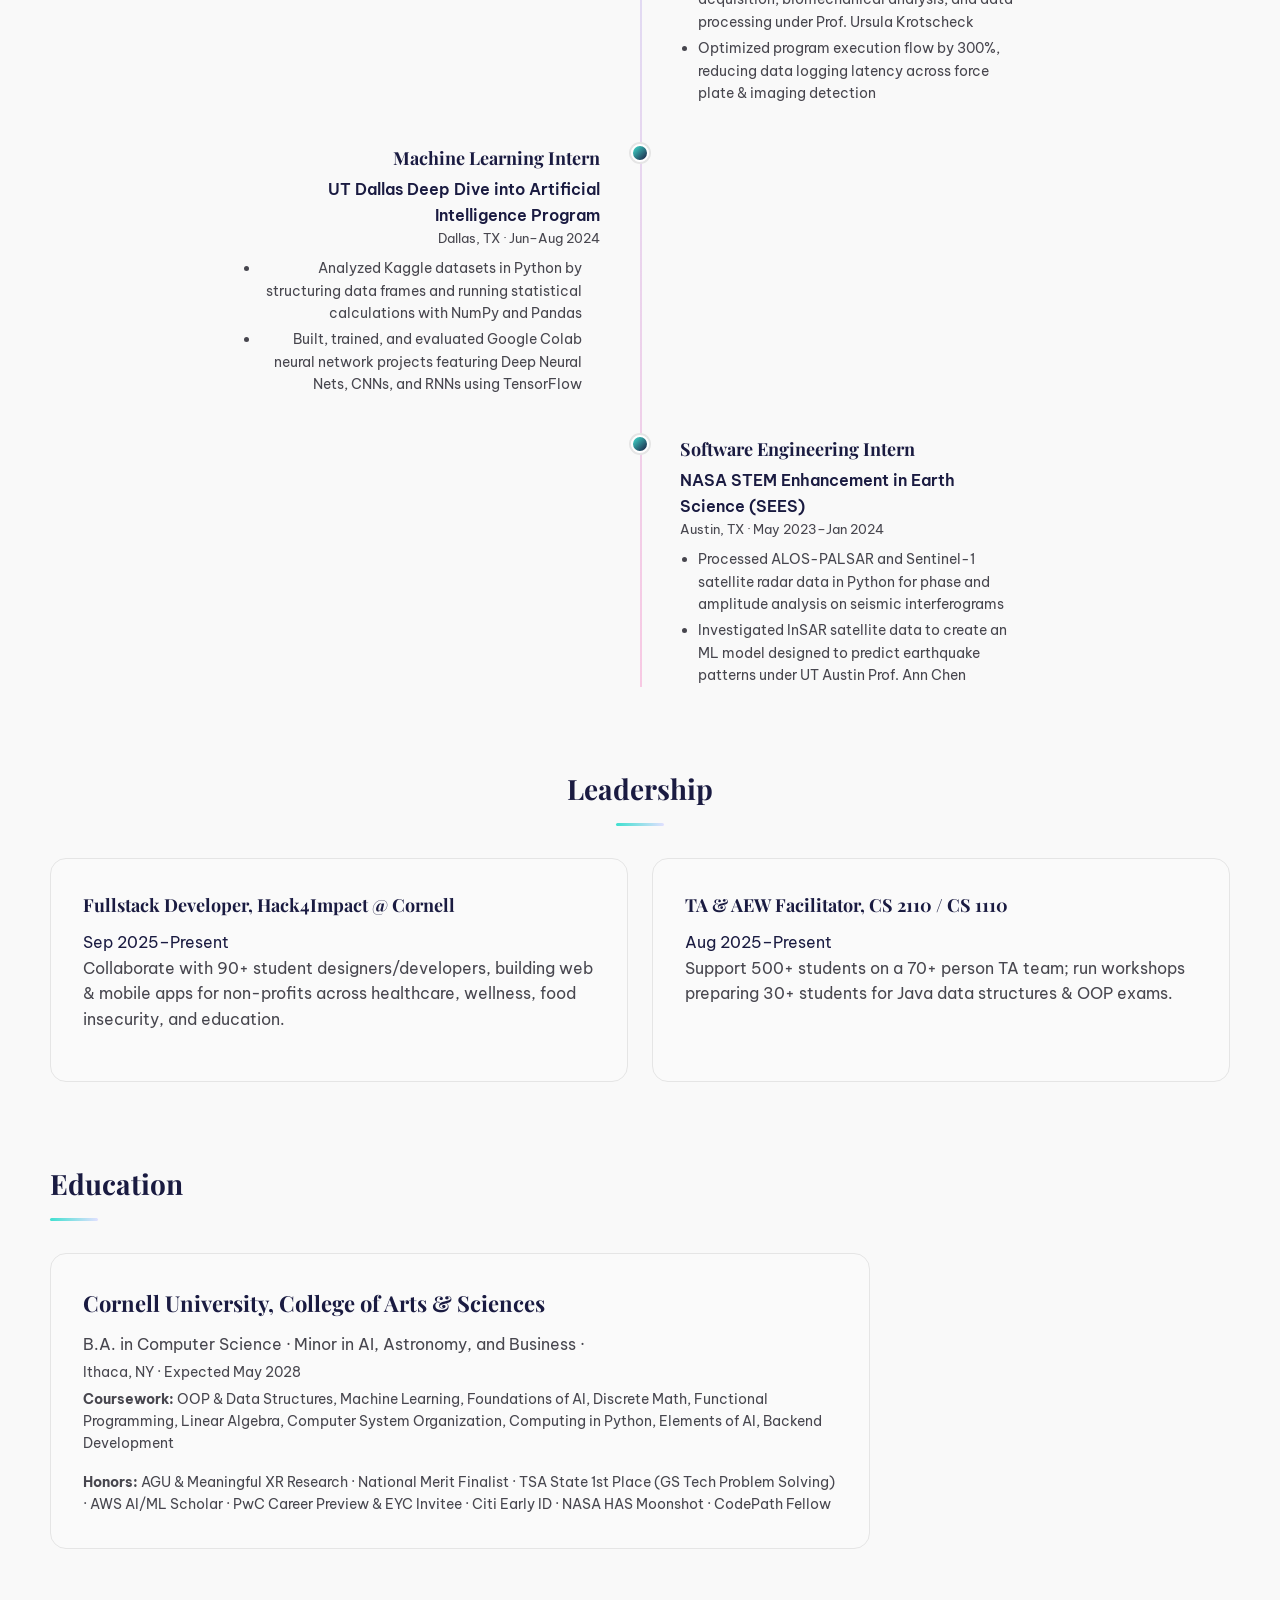
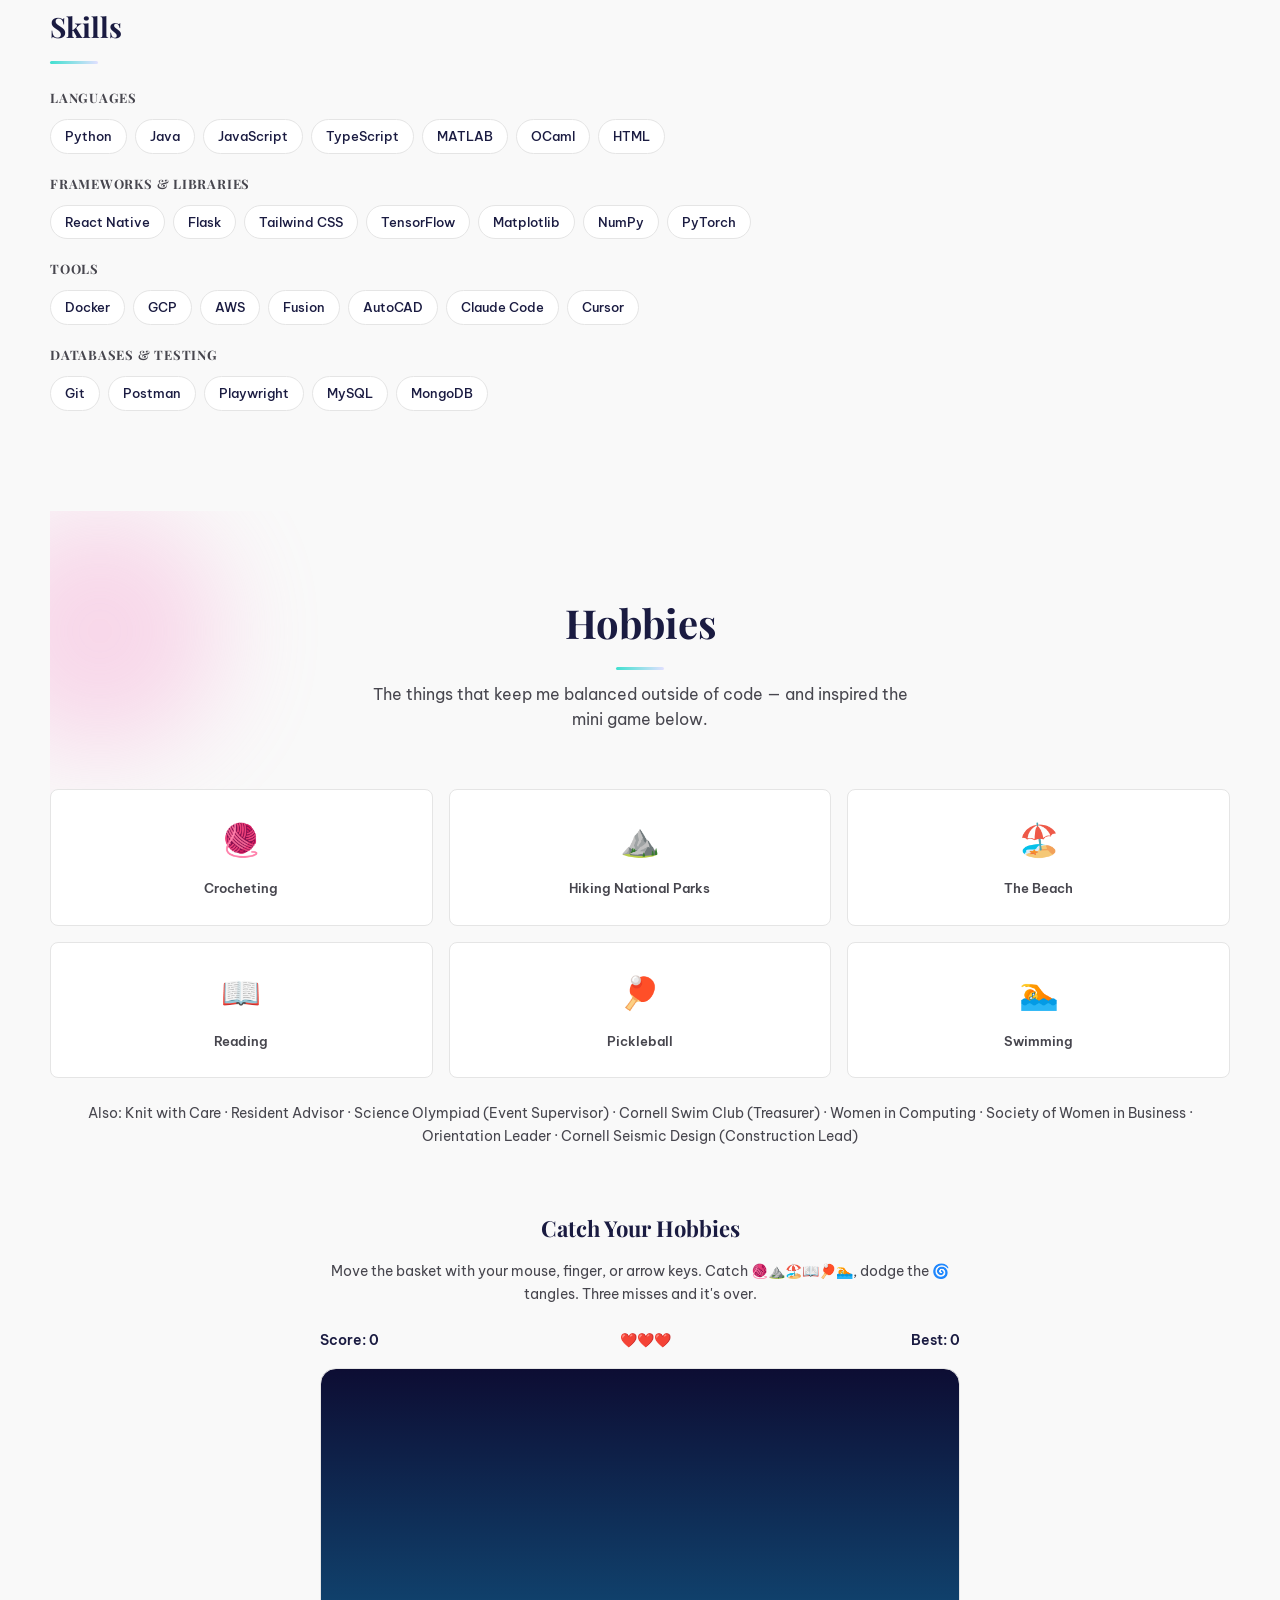
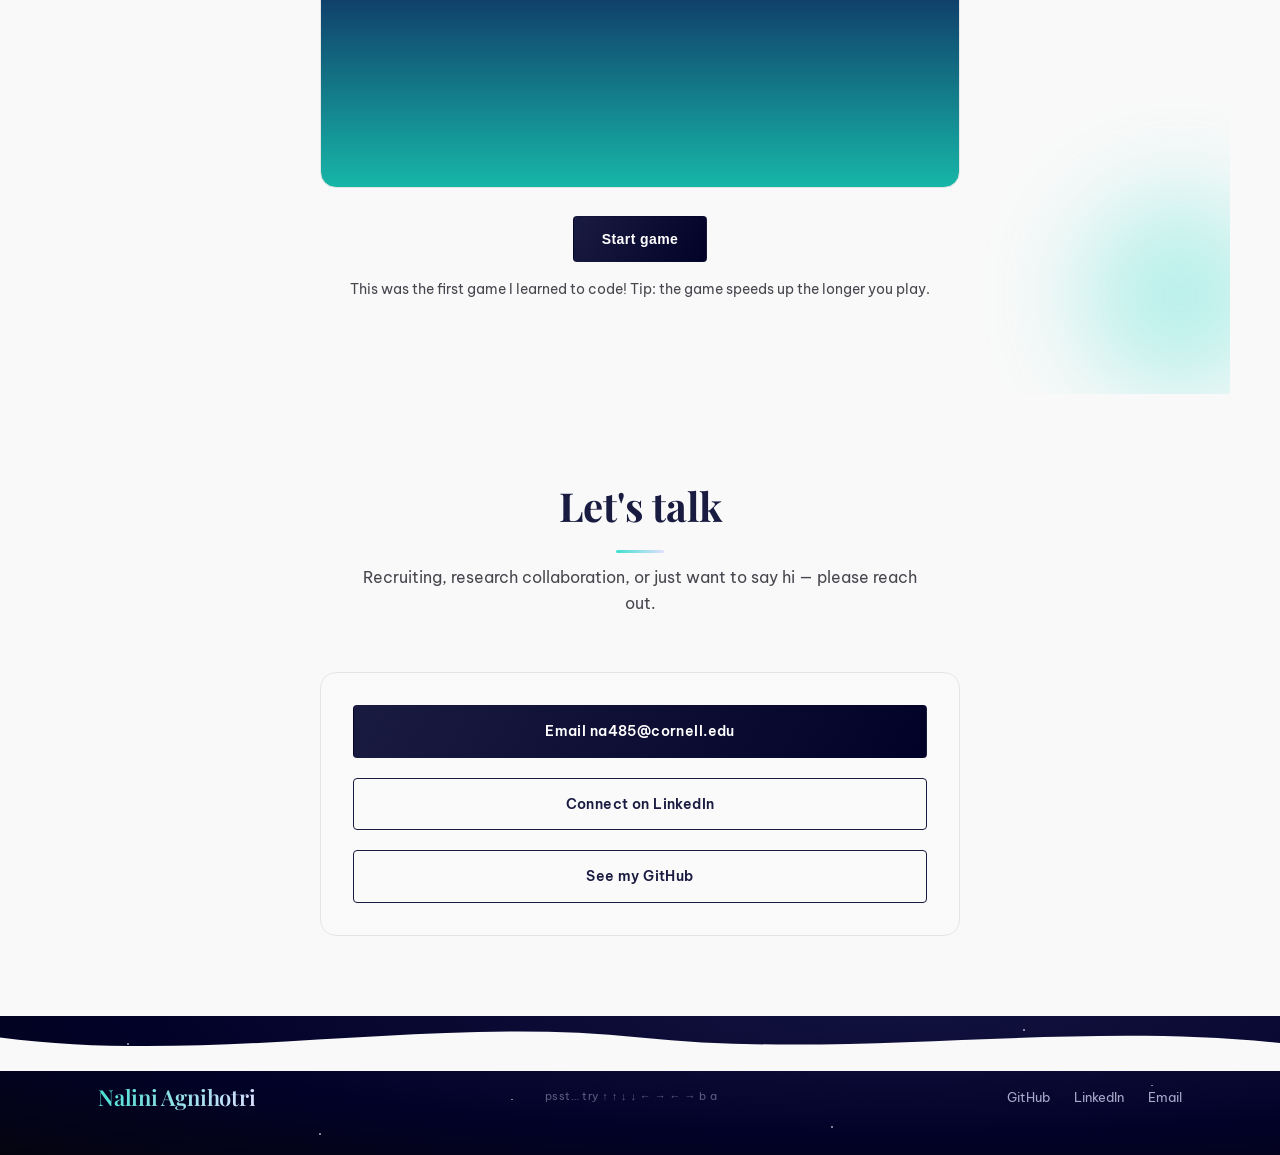
==== commit cf59985d: "Update portfolio format" ====
--- a/index.html
+++ b/index.html
@@ -80,7 +80,7 @@
       <div class="bento">
 
         <div class="card col-span-8">
-          <span class="tag">Mobile App &middot; React Native, Node.js, Firebase, Prisma</span>
+          <span class="tag">Web App &middot; React Native, Node.js, Firebase, Prisma</span>
           <h3>Anabel's Grocery</h3>
           <p>Designed a platform to streamline volunteer operations and admin workflows for a campus food-access
             grocery. Shipped real-time tracking and automated shift-swapping to close staffing gaps.</p>
@@ -90,7 +90,7 @@
         </div>
 
         <div class="card col-span-4">
-          <span class="tag pink">Web App &middot; React.js, Node.js, MongoDB</span>
+          <span class="tag pink">Mobile App &middot; React.js, Node.js, MongoDB</span>
           <h3>InterACT</h3>
           <p>A dashboard for the Alaska Children's Trust to filter and manage card decks, with interactive UI for
             dynamic data handling.</p>
@@ -239,7 +239,7 @@
       <div class="card" style="max-width:820px;">
         <h3>Cornell University, College of Arts &amp; Sciences</h3>
         <p style="margin-bottom:4px;">B.A. in Computer Science &middot; Minor in AI, Astronomy, and Business &middot;
-          GPA 3.7</p>
+        </p>
         <p style="margin-bottom:4px; font-size:14px;">Ithaca, NY &middot; Expected May 2028</p>
         <p style="font-size:14px;"><strong>Coursework:</strong> OOP &amp; Data Structures, Machine Learning, Foundations
           of AI, Discrete Math, Functional Programming, Linear Algebra, Computer System Organization, Computing in
@@ -329,7 +329,8 @@
         <div style="margin-top:20px;">
           <button id="gameStart" class="btn btn-primary">Start game</button>
         </div>
-        <p class="game-instructions">Tip: the game speeds up the longer you last.</p>
+        <p class="game-instructions">This was the first game I learned to code! Tip: the game speeds up the longer you
+          play.</p>
       </div>
     </section>
 
@@ -338,7 +339,7 @@
       <div class="section-head">
         <h2>Let's talk</h2>
         <div class="rule"></div>
-        <p>Recruiting, research collaboration, or just want to say hi about pickleball — reach out.</p>
+        <p>Recruiting, research collaboration, or just want to say hi — please reach out.</p>
       </div>
       <div class="card">
         <div style="display:flex; flex-direction:column; gap:20px;">
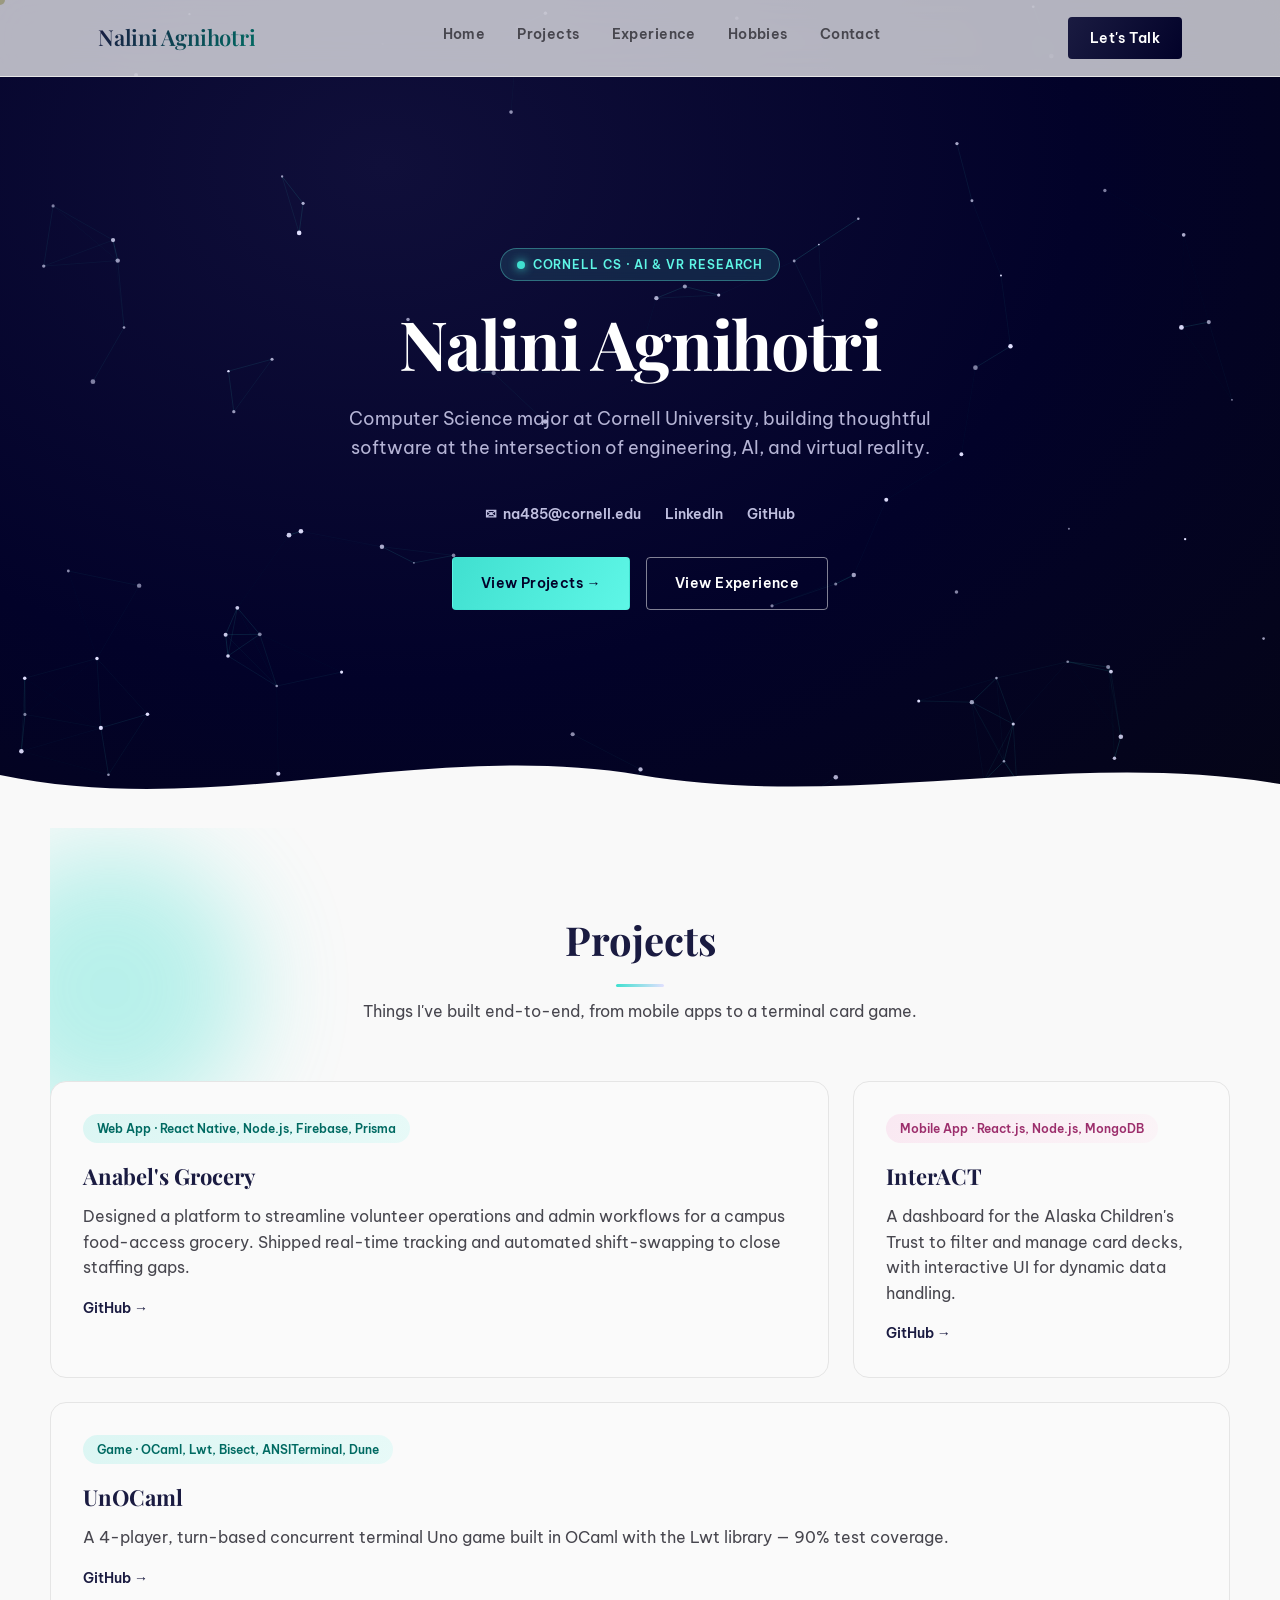
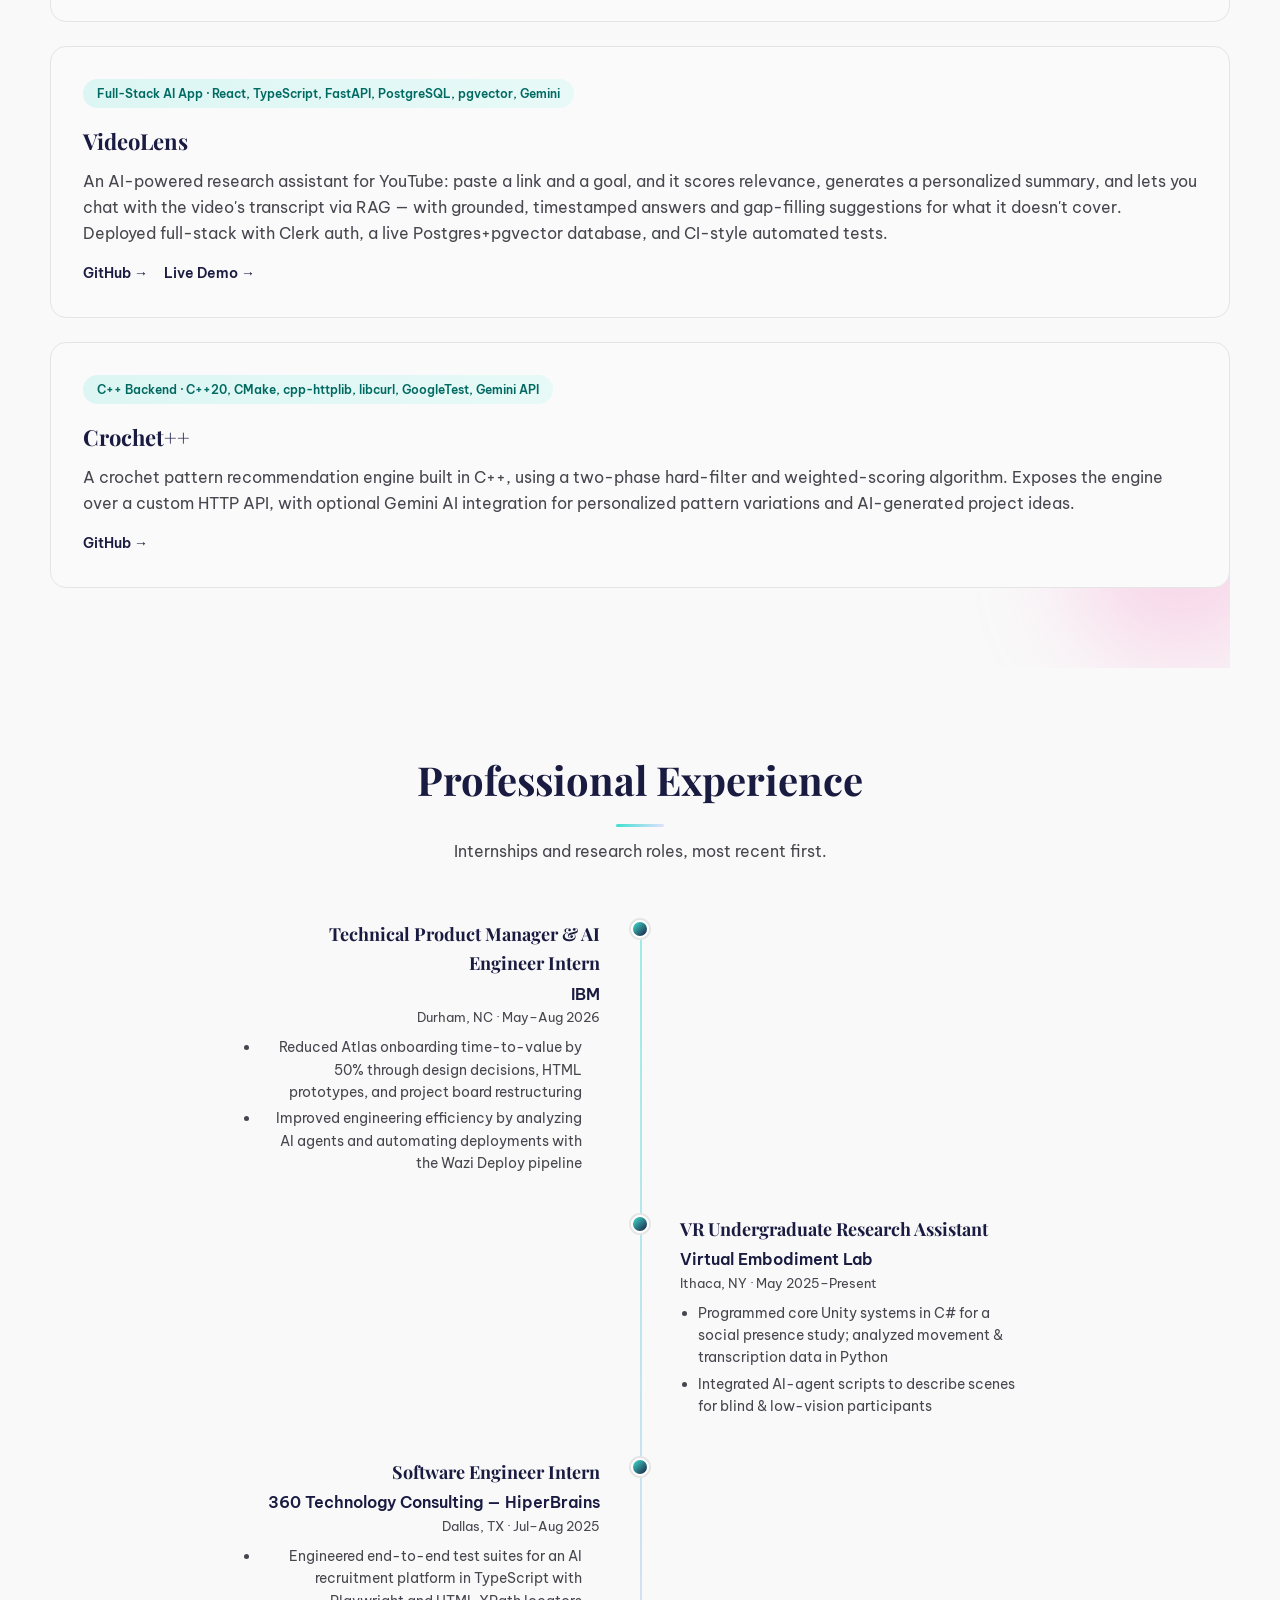
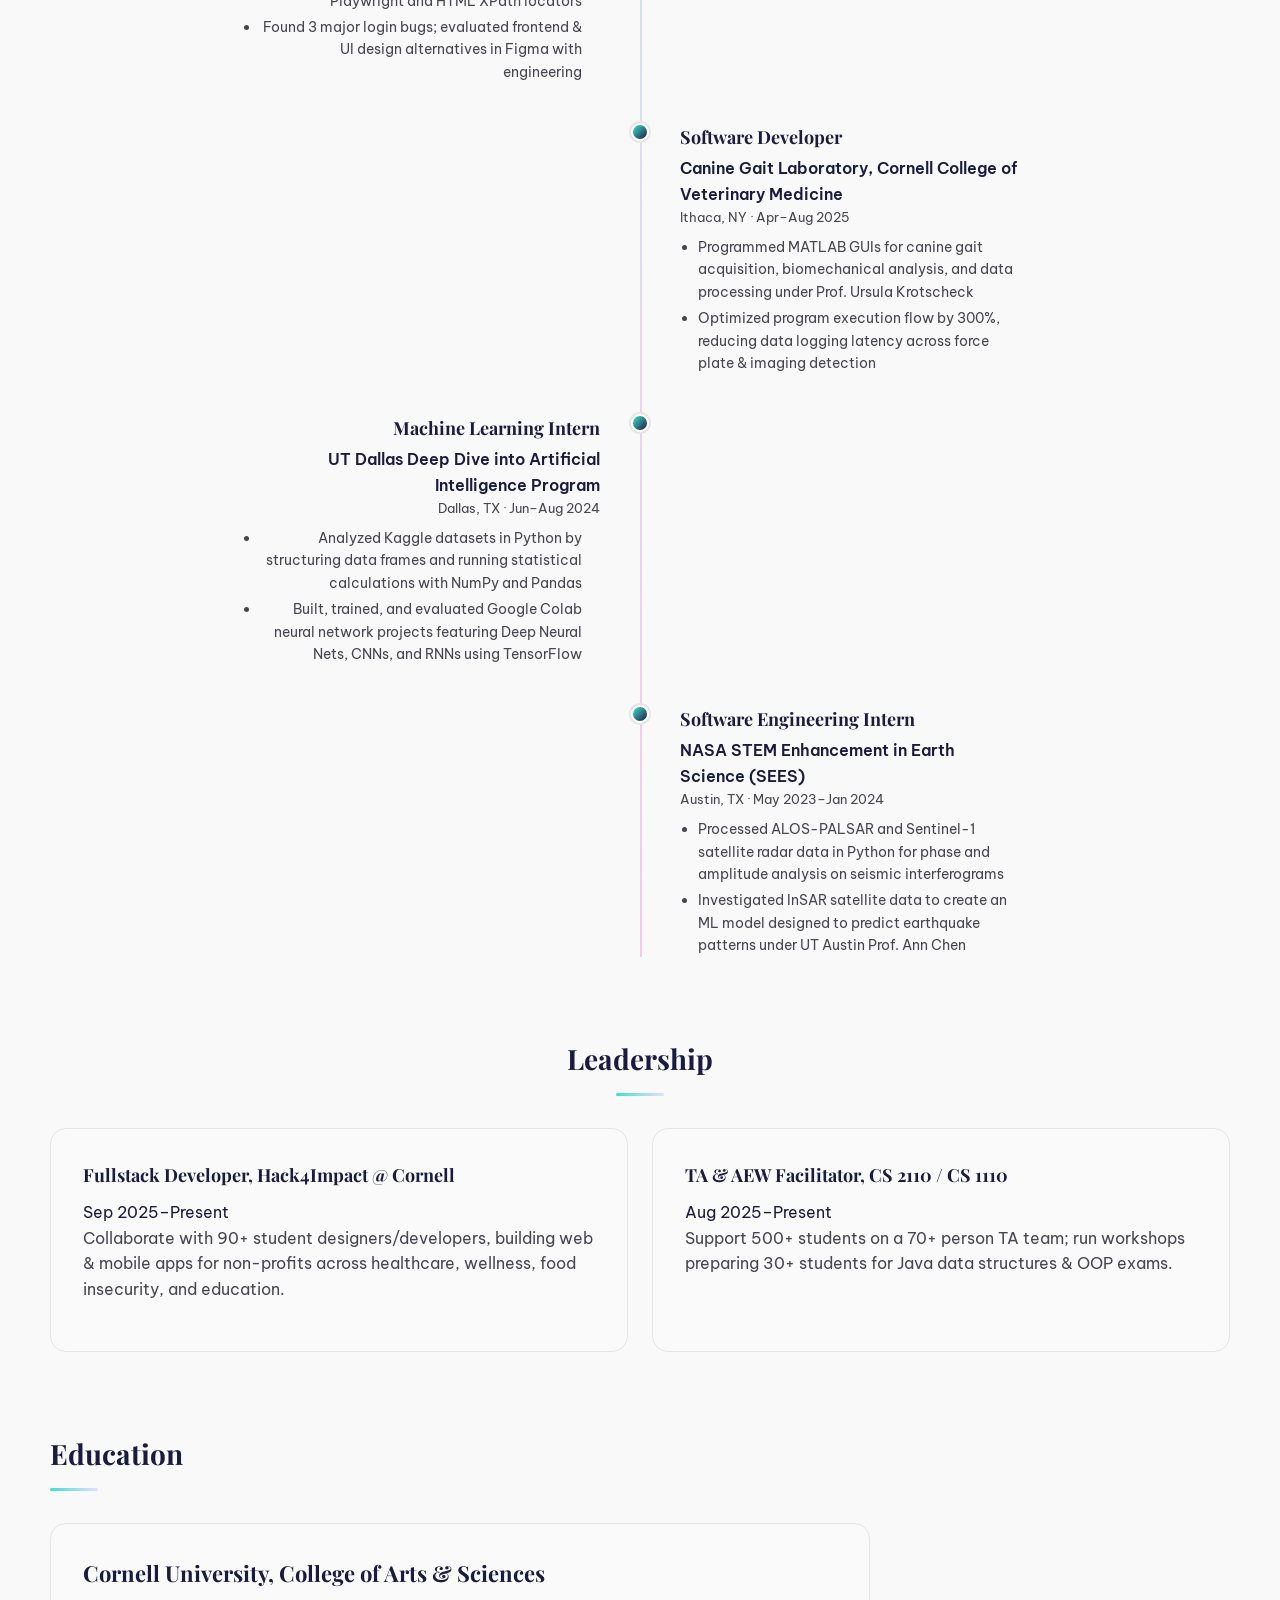
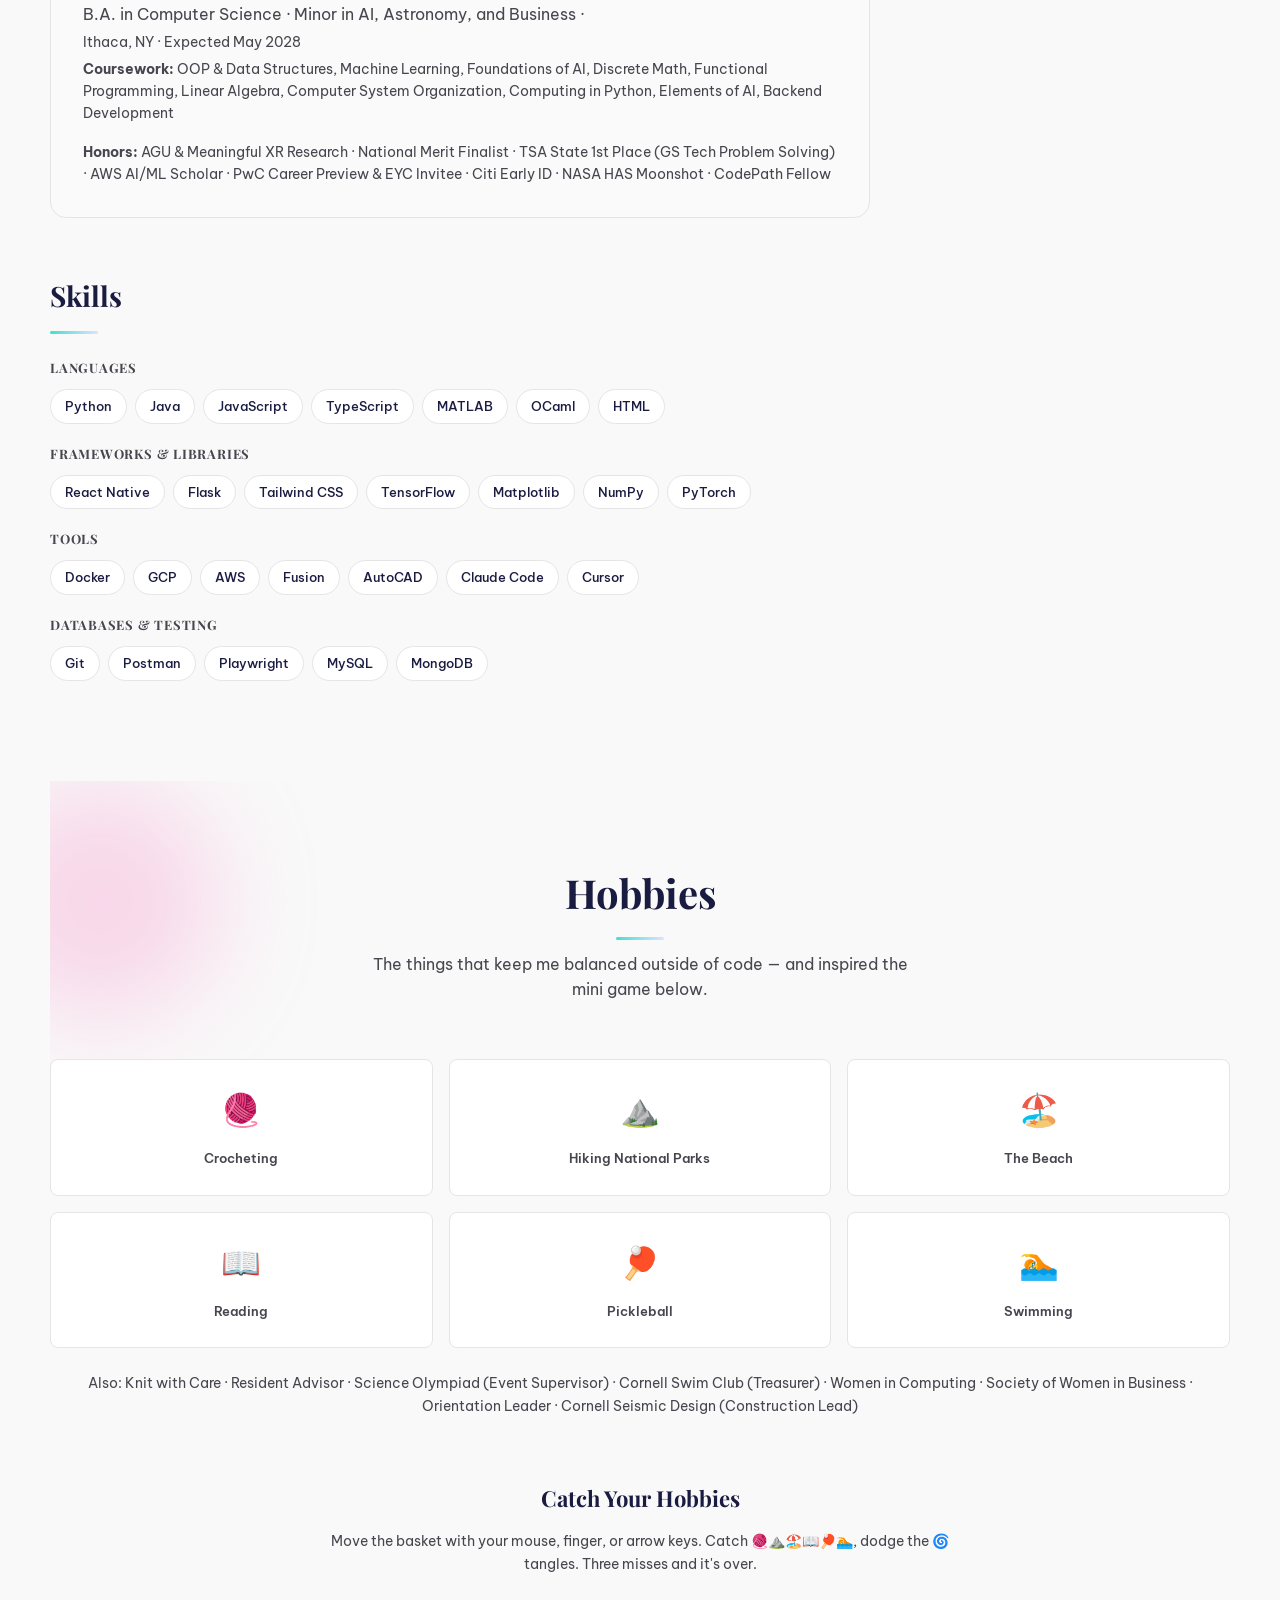
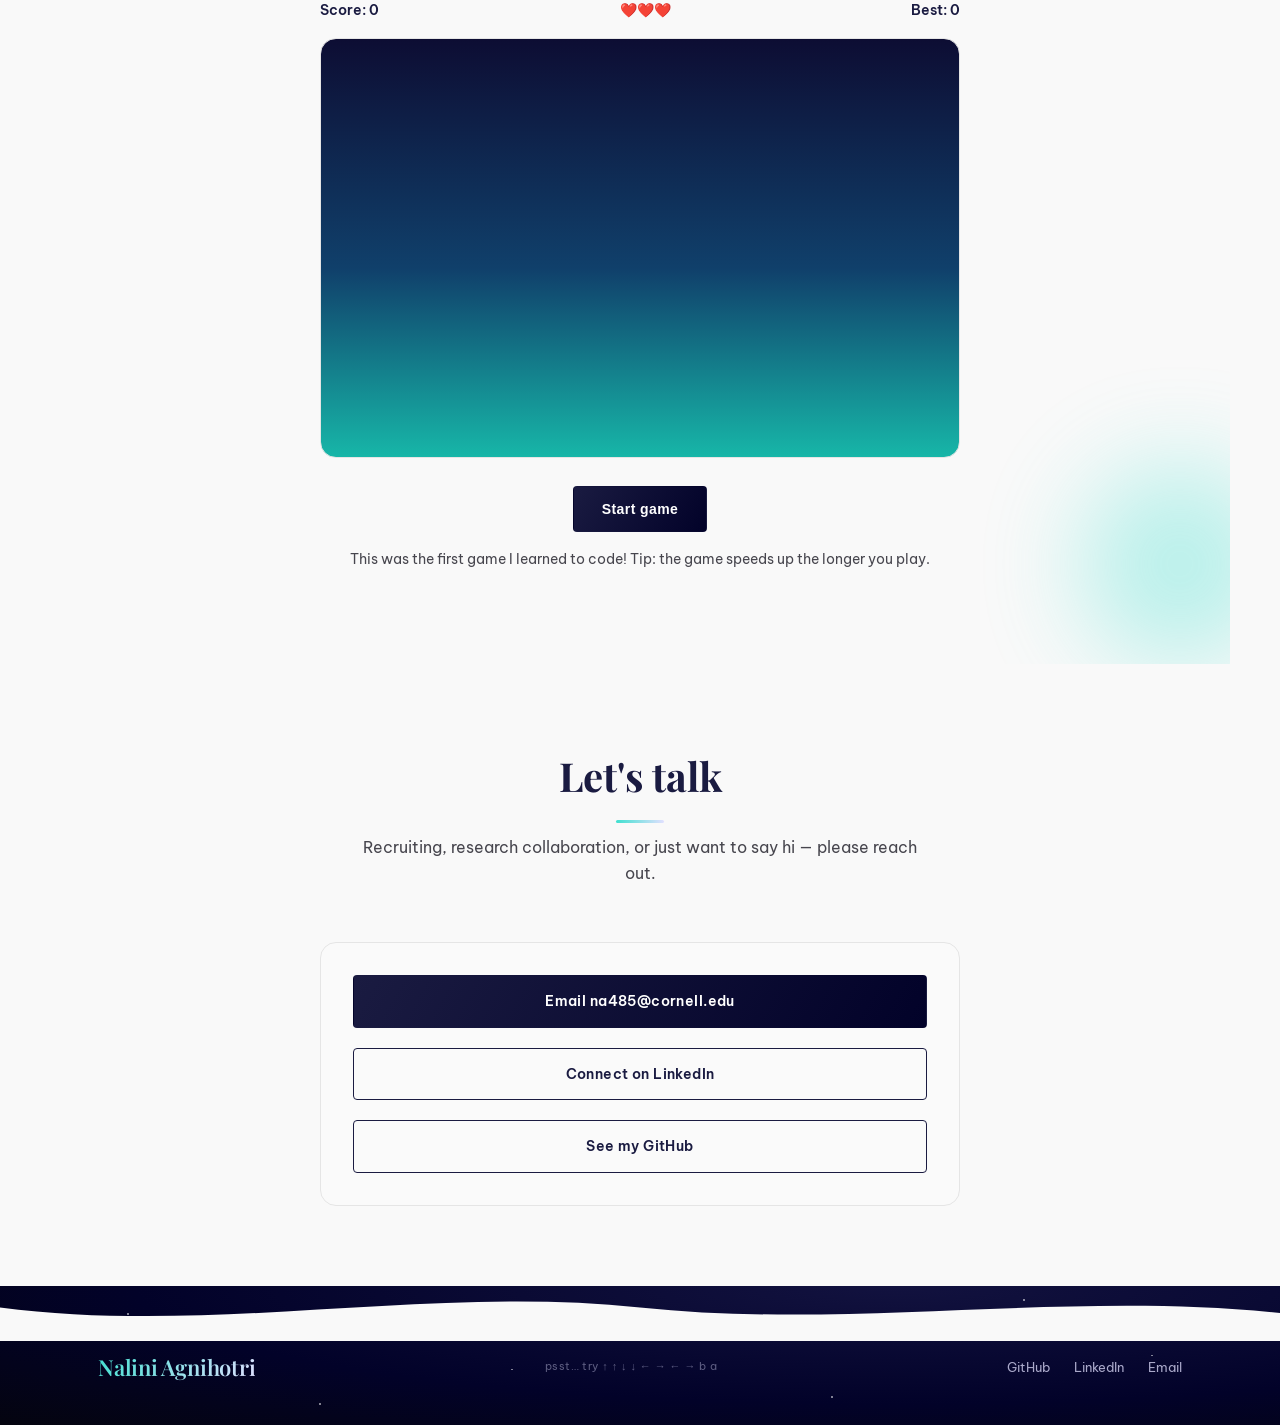
==== commit d81e980d: "Add Crochet++ project to portfolio" ====
--- a/index.html
+++ b/index.html
@@ -121,6 +121,16 @@
             <a href="https://youtube-video-assistant-six.vercel.app" target="_blank" rel="noopener">Live Demo &rarr;</a>
           </div>
         </div>
+        <div class="card col-span-12">
+          <span class="tag">C++ Backend &middot; C++20, CMake, cpp-httplib, libcurl, GoogleTest, Gemini API</span>
+          <h3>Crochet++</h3>
+          <p>A crochet pattern recommendation engine built in C++, using a two-phase hard-filter and
+            weighted-scoring algorithm. Exposes the engine over a custom HTTP API, with optional Gemini AI integration
+            for personalized pattern variations and AI-generated project ideas.</p>
+          <div class="links">
+            <a href="https://github.com/nalini2080/crochet-project" target="_blank" rel="noopener">GitHub &rarr;</a>
+          </div>
+        </div>
 
       </div>
     </section>
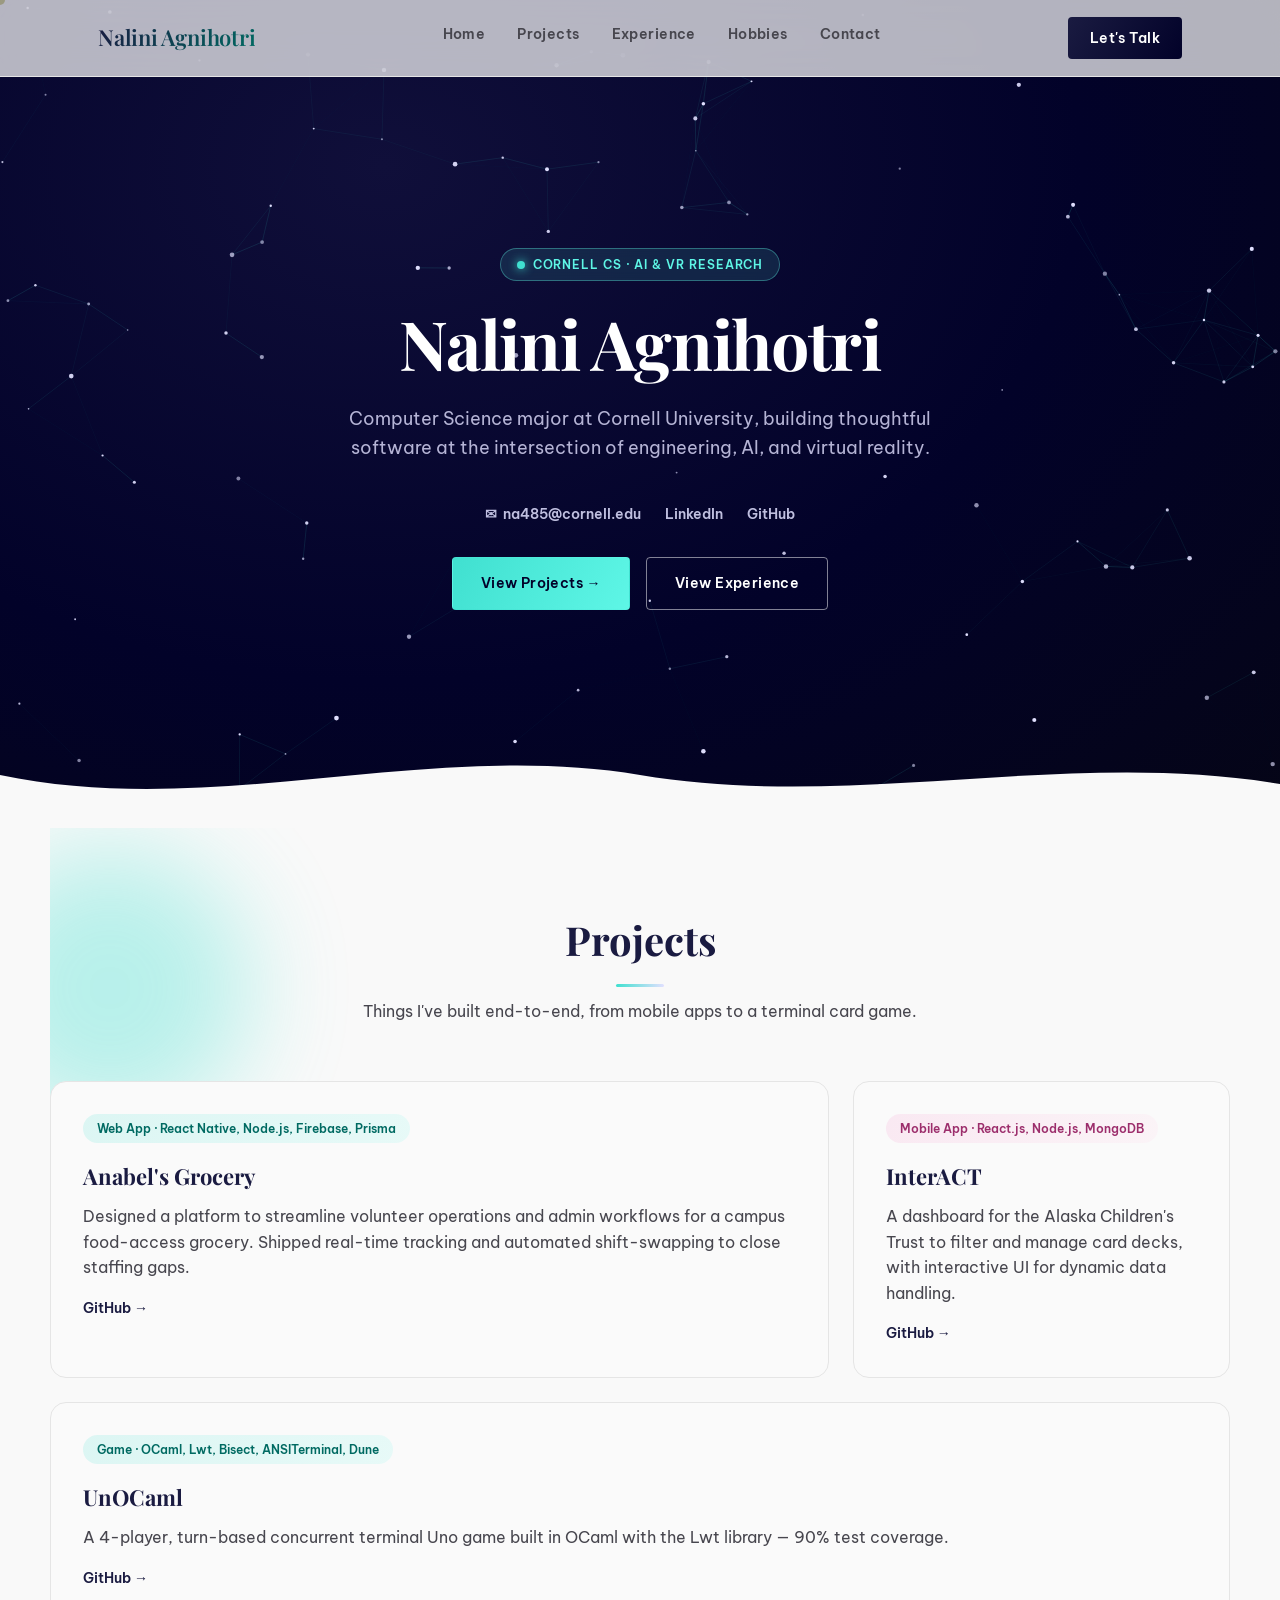
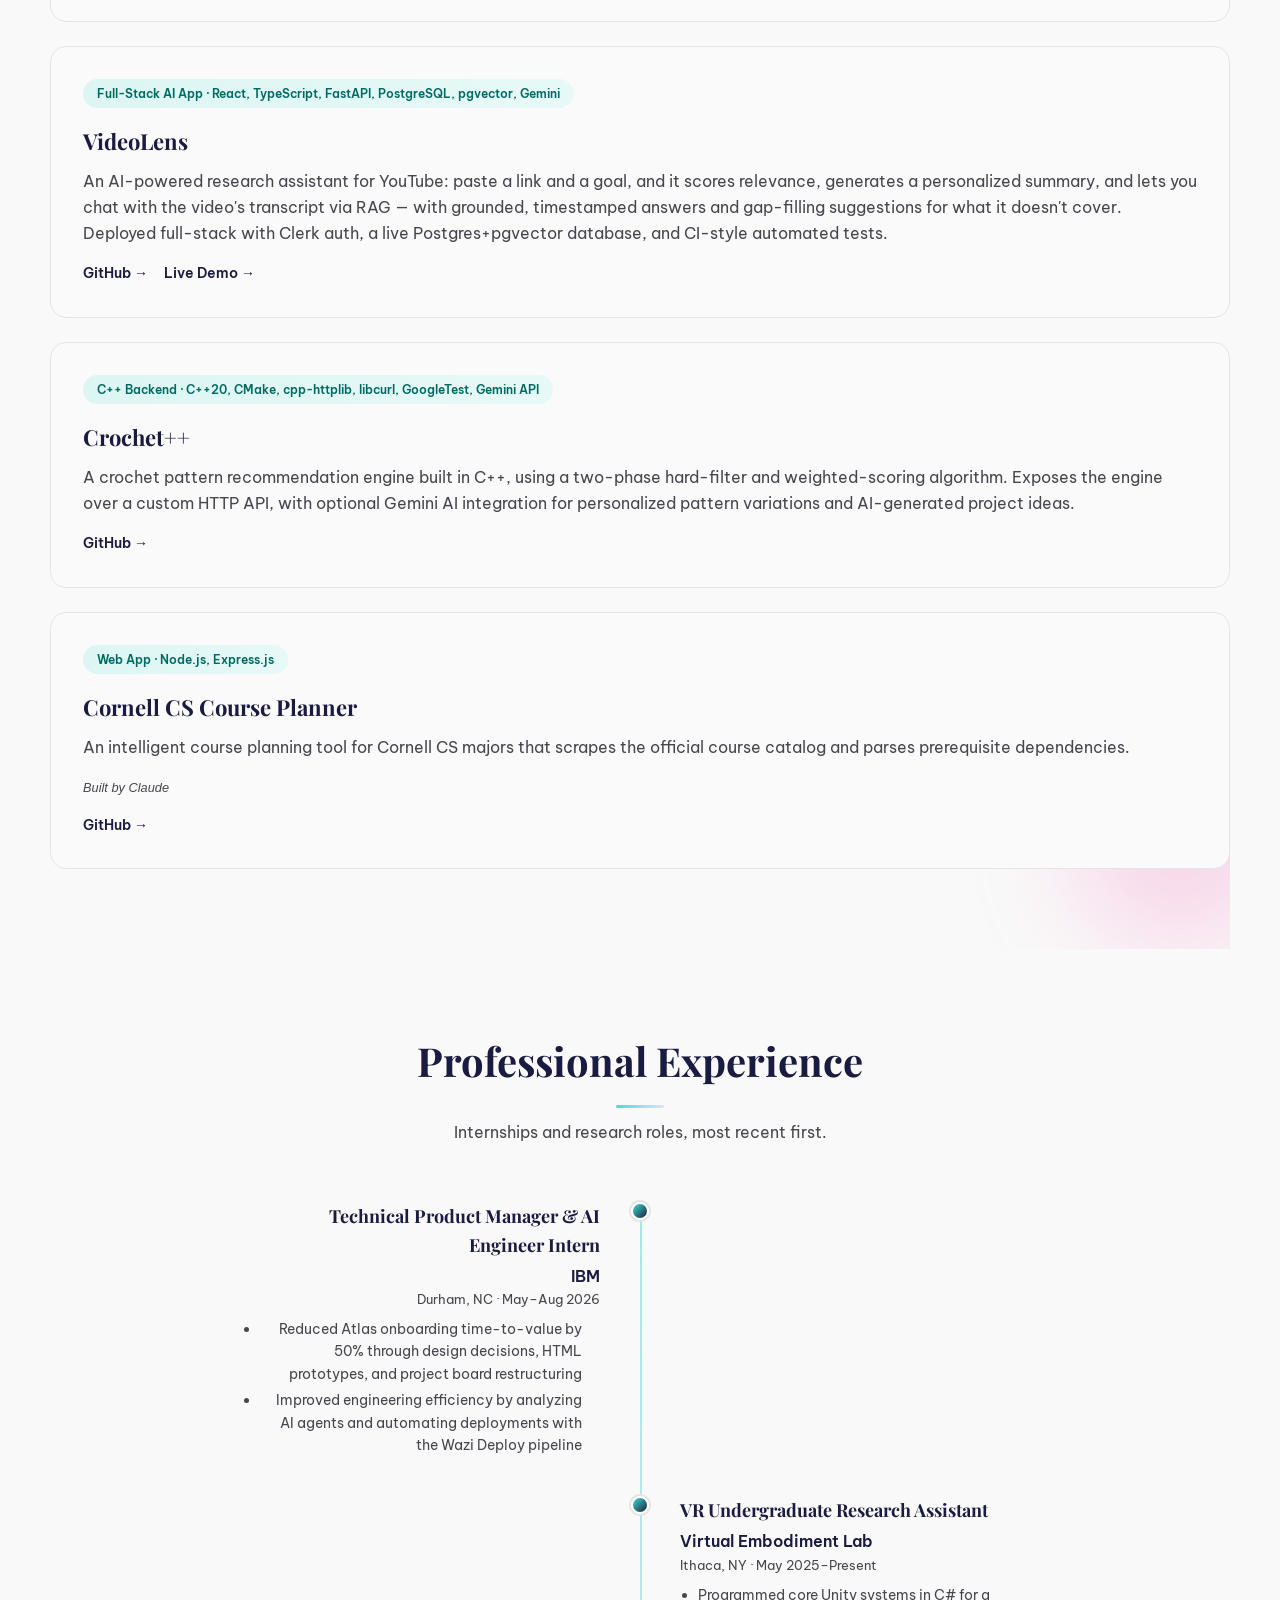
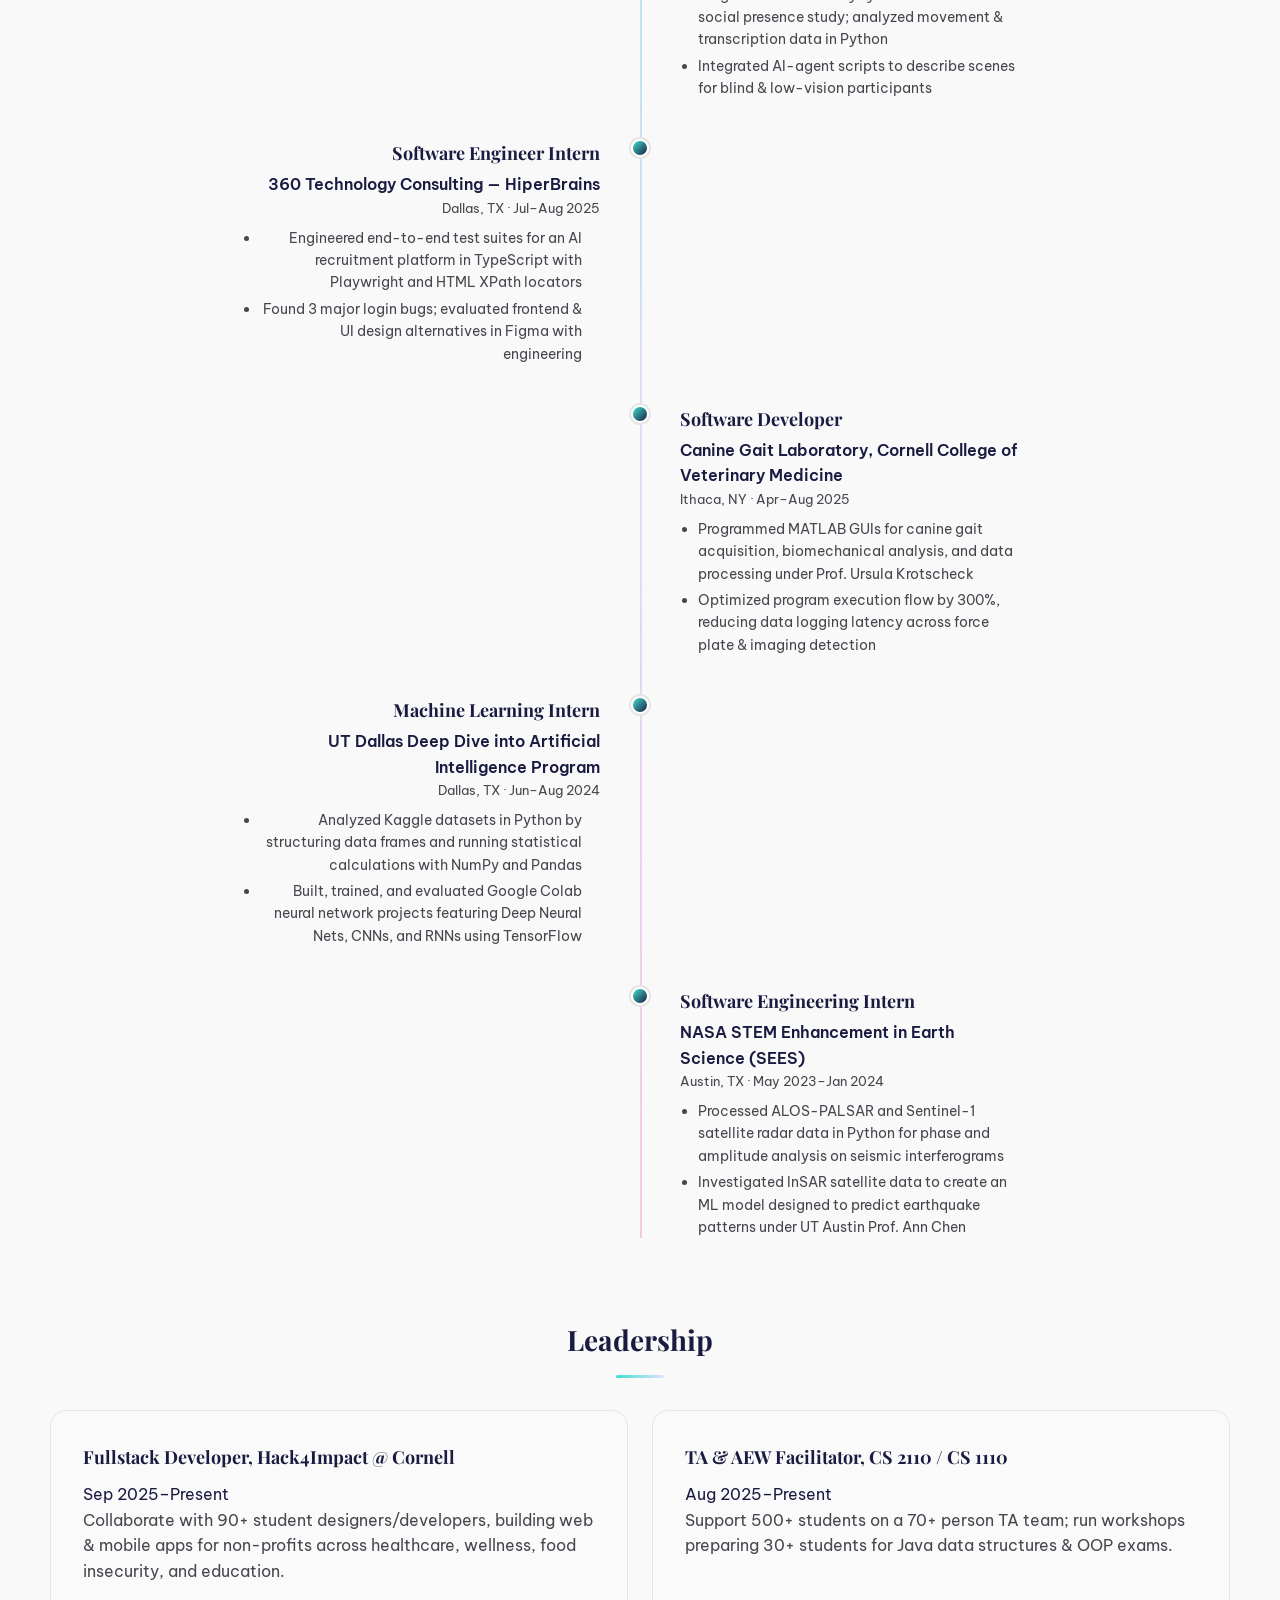
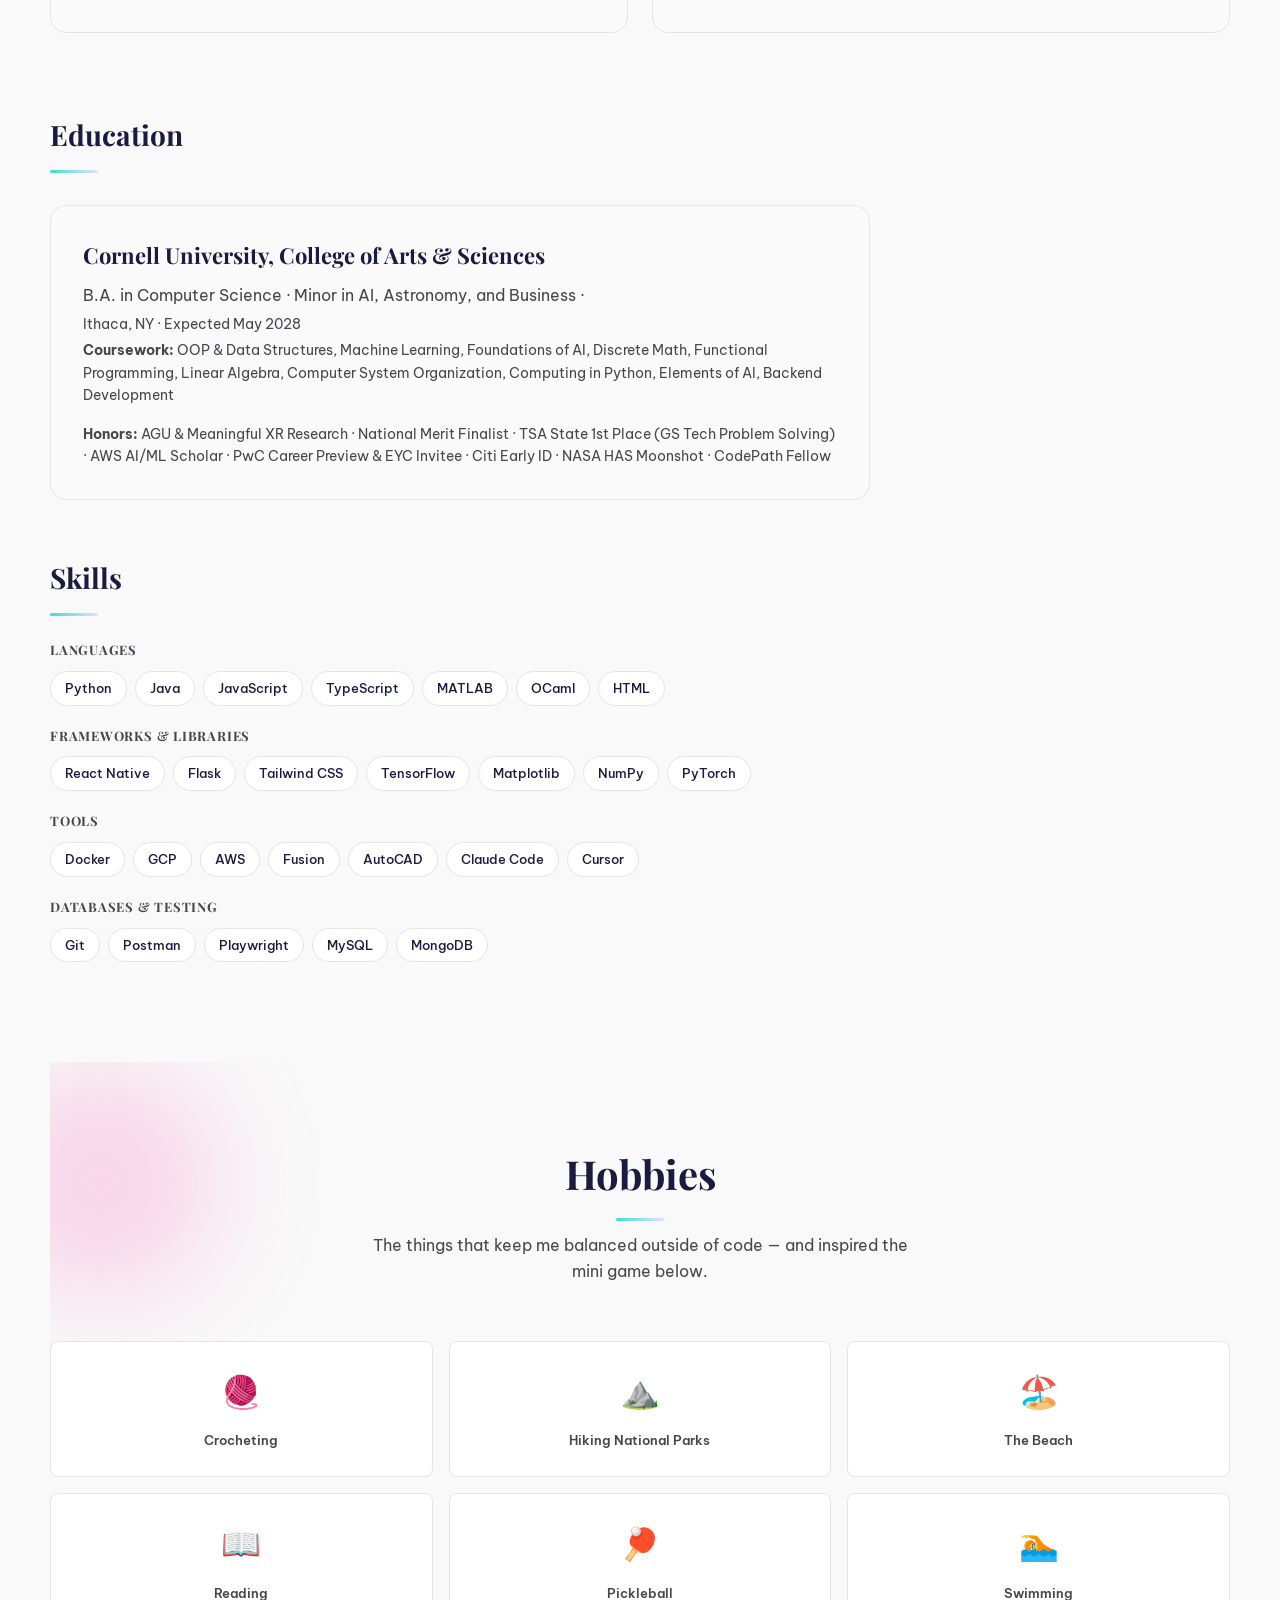
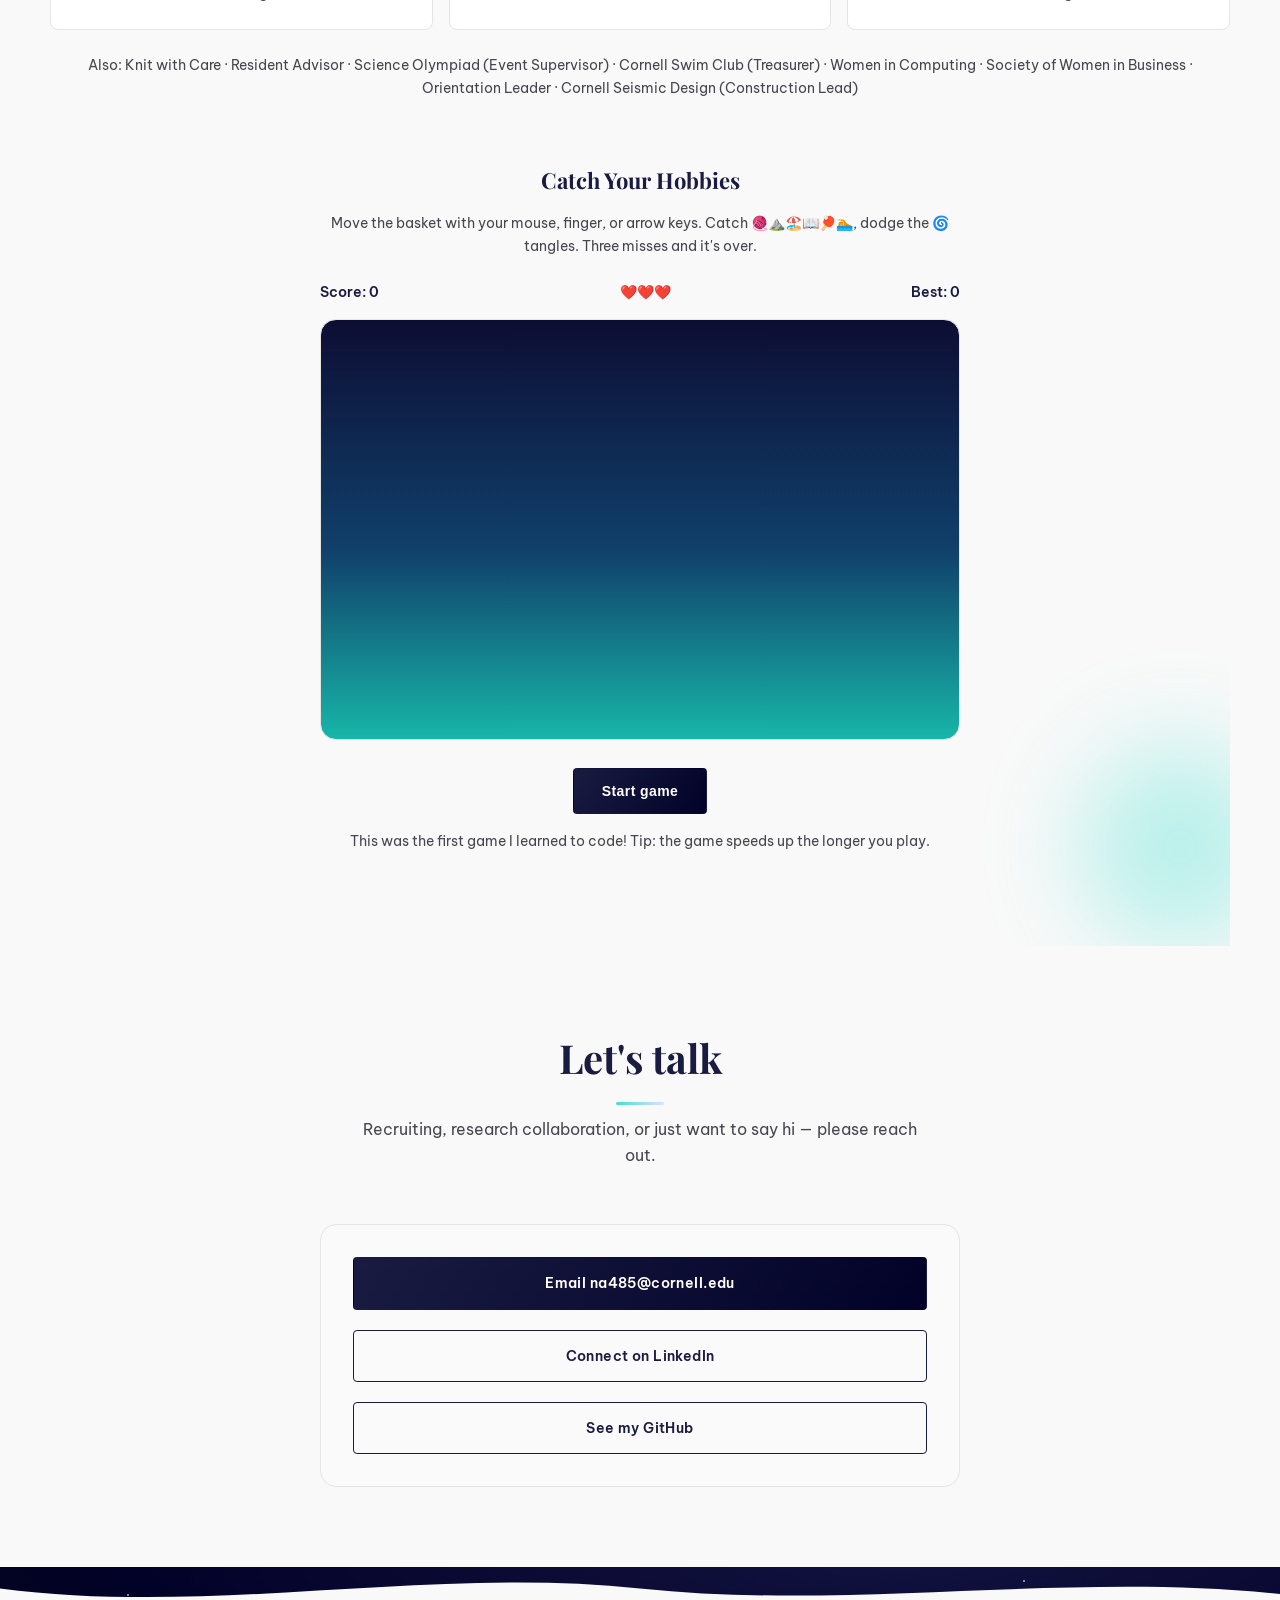
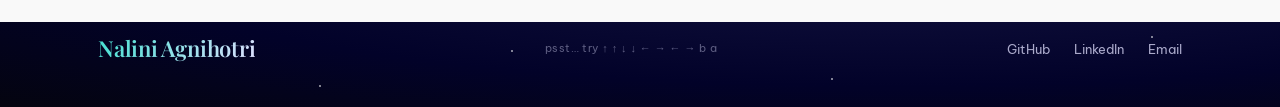
==== commit 0f8865e6: "Add new project" ====
--- a/index.html
+++ b/index.html
@@ -132,6 +132,17 @@
           </div>
         </div>
 
+        <div class="card col-span-12">
+          <span class="tag">Web App &middot; Node.js, Express.js</span>
+          <h3>Cornell CS Course Planner</h3>
+          <p>An intelligent course planning tool for Cornell CS majors that scrapes the official course catalog
+            and parses prerequisite dependencies.</p>
+          <p class="built-with-note"><em>Built by Claude</em></p>
+          <div class="links">
+            <a href="https://github.com/nalini2080/cornell-cs-planner" target="_blank" rel="noopener">GitHub &rarr;</a>
+          </div>
+        </div>
+
       </div>
     </section>
 
--- a/css/style.css
+++ b/css/style.css
@@ -13,16 +13,23 @@
   --text-variant: #47464e;
 
   /* starry night */
-  --primary: #020229;       /* deepest navy — night sky */
-  --ink: #1A1B41;            /* indigo — primary text/dark surfaces */
-  --ink-2: #2f2f6b;          /* lighter indigo for gradients */
-  --lavender: #e1e0ff;       /* primary-fixed */
-  --lavender-dim: #c2c2f2;   /* primary-fixed-dim */
+  --primary: #020229;
+  /* deepest navy — night sky */
+  --ink: #1A1B41;
+  /* indigo — primary text/dark surfaces */
+  --ink-2: #2f2f6b;
+  /* lighter indigo for gradients */
+  --lavender: #e1e0ff;
+  /* primary-fixed */
+  --lavender-dim: #c2c2f2;
+  /* primary-fixed-dim */
 
   /* ocean */
   --seafoam: #40E0D0;
-  --teal-deep: #006a62;      /* secondary */
-  --mint: #5ef6e6;           /* secondary-container */
+  --teal-deep: #006a62;
+  /* secondary */
+  --mint: #5ef6e6;
+  /* secondary-container */
 
   /* petal accent, used sparingly */
   --petal: #F699CD;
@@ -35,9 +42,13 @@
   --max-w: 1180px;
 }
 
-* { box-sizing: border-box; }
-
-html { scroll-behavior: smooth; }
+* {
+  box-sizing: border-box;
+}
+
+html {
+  scroll-behavior: smooth;
+}
 
 body {
   margin: 0;
@@ -50,26 +61,44 @@
   overflow-x: hidden;
 }
 
-h1, h2, h3, h4 { font-family: 'Playfair Display', serif; margin: 0; color: var(--ink); }
-
-a { color: inherit; text-decoration: none; }
-
-img { max-width: 100%; display: block; }
+h1,
+h2,
+h3,
+h4 {
+  font-family: 'Playfair Display', serif;
+  margin: 0;
+  color: var(--ink);
+}
+
+a {
+  color: inherit;
+  text-decoration: none;
+}
+
+img {
+  max-width: 100%;
+  display: block;
+}
 
 .container {
   max-width: var(--max-w);
   margin: 0 auto;
   padding: 0 20px;
 }
+
 @media (min-width: 768px) {
-  .container { padding: 0 48px; }
+  .container {
+    padding: 0 48px;
+  }
 }
 
 /* ---------- Custom cursor ---------- */
 .cursor-dot {
   position: fixed;
-  top: 0; left: 0;
-  width: 10px; height: 10px;
+  top: 0;
+  left: 0;
+  width: 10px;
+  height: 10px;
   background: var(--ink);
   border-radius: 50%;
   pointer-events: none;
@@ -78,19 +107,35 @@
   transition: width .18s, height .18s, background-color .18s;
   mix-blend-mode: difference;
 }
+
 .cursor-dot.hover {
-  width: 36px; height: 36px;
+  width: 36px;
+  height: 36px;
   background: var(--seafoam);
 }
-body { cursor: none; }
-@media (max-width: 768px), (hover: none) {
-  body { cursor: auto; }
-  .cursor-dot, .cursor-trail-canvas { display: none; }
-}
+
+body {
+  cursor: none;
+}
+
+@media (max-width: 768px),
+(hover: none) {
+  body {
+    cursor: auto;
+  }
+
+  .cursor-dot,
+  .cursor-trail-canvas {
+    display: none;
+  }
+}
+
 .cursor-trail-canvas {
   position: fixed;
-  top: 0; left: 0;
-  width: 100%; height: 100%;
+  top: 0;
+  left: 0;
+  width: 100%;
+  height: 100%;
   pointer-events: none;
   z-index: 9998;
 }
@@ -98,13 +143,16 @@
 /* ---------- Nav ---------- */
 .nav {
   position: fixed;
-  top: 0; left: 0; right: 0;
+  top: 0;
+  left: 0;
+  right: 0;
   z-index: 500;
-  background: rgba(255,255,255,0.7);
+  background: rgba(255, 255, 255, 0.7);
   backdrop-filter: blur(18px);
   -webkit-backdrop-filter: blur(18px);
   border-bottom: 1px solid var(--border);
 }
+
 .nav-inner {
   max-width: var(--max-w);
   margin: 0 auto;
@@ -114,7 +162,13 @@
   align-items: center;
   justify-content: space-between;
 }
-@media (min-width: 768px) { .nav-inner { padding: 0 48px; } }
+
+@media (min-width: 768px) {
+  .nav-inner {
+    padding: 0 48px;
+  }
+}
+
 .brand {
   font-family: 'Playfair Display', serif;
   font-size: 22px;
@@ -125,12 +179,19 @@
   background-clip: text;
   color: transparent;
 }
+
 .nav-links {
   display: none;
   gap: 32px;
   align-items: center;
 }
-@media (min-width: 768px) { .nav-links { display: flex; } }
+
+@media (min-width: 768px) {
+  .nav-links {
+    display: flex;
+  }
+}
+
 .nav-links a {
   font-size: 14px;
   font-weight: 600;
@@ -140,10 +201,13 @@
   border-bottom: 2px solid transparent;
   transition: color .25s, border-color .25s;
 }
-.nav-links a:hover, .nav-links a.active {
+
+.nav-links a:hover,
+.nav-links a.active {
   color: var(--ink);
   border-bottom-color: var(--seafoam);
 }
+
 .nav-cta {
   display: inline-flex;
   align-items: center;
@@ -156,18 +220,43 @@
   letter-spacing: 0.03em;
   transition: box-shadow .25s, transform .25s;
 }
-.nav-cta:hover { box-shadow: 0 8px 20px -6px rgba(64,224,208,0.5); transform: translateY(-1px); }
-.nav-mobile-toggle { display: none; background: none; border: none; font-size: 26px; color: var(--ink); }
-@media (max-width: 767px) { .nav-mobile-toggle { display: block; } .nav-cta { display: none; } }
+
+.nav-cta:hover {
+  box-shadow: 0 8px 20px -6px rgba(64, 224, 208, 0.5);
+  transform: translateY(-1px);
+}
+
+.nav-mobile-toggle {
+  display: none;
+  background: none;
+  border: none;
+  font-size: 26px;
+  color: var(--ink);
+}
+
+@media (max-width: 767px) {
+  .nav-mobile-toggle {
+    display: block;
+  }
+
+  .nav-cta {
+    display: none;
+  }
+}
+
 .nav-mobile-panel {
   display: none;
   flex-direction: column;
   gap: 4px;
   padding: 12px 20px 20px;
   border-top: 1px solid var(--border);
-  background: rgba(255,255,255,0.95);
-}
-.nav-mobile-panel.open { display: flex; }
+  background: rgba(255, 255, 255, 0.95);
+}
+
+.nav-mobile-panel.open {
+  display: flex;
+}
+
 .nav-mobile-panel a {
   padding: 12px 0;
   font-size: 15px;
@@ -190,18 +279,44 @@
   border: 1px solid transparent;
   transition: transform .25s, box-shadow .25s, background .25s, color .25s;
 }
+
 .btn-primary {
   background: linear-gradient(120deg, var(--ink) 0%, var(--primary) 100%);
   color: #fff;
 }
-.btn-primary:hover { box-shadow: 0 10px 24px -8px rgba(64,224,208,0.55); transform: translateY(-2px); }
-.btn-outline { border-color: var(--ink); color: var(--ink); background: transparent; }
-.btn-outline:hover { background: rgba(64,224,208,0.08); border-color: var(--teal-deep); transform: translateY(-2px); }
+
+.btn-primary:hover {
+  box-shadow: 0 10px 24px -8px rgba(64, 224, 208, 0.55);
+  transform: translateY(-2px);
+}
+
+.btn-outline {
+  border-color: var(--ink);
+  color: var(--ink);
+  background: transparent;
+}
+
+.btn-outline:hover {
+  background: rgba(64, 224, 208, 0.08);
+  border-color: var(--teal-deep);
+  transform: translateY(-2px);
+}
 
 /* on dark surfaces (hero / footer) */
-.btn-primary.on-dark { background: linear-gradient(120deg, var(--seafoam), var(--mint)); color: var(--primary); }
-.btn-outline.on-dark { border-color: rgba(255,255,255,0.5); color: #fff; }
-.btn-outline.on-dark:hover { background: rgba(255,255,255,0.08); border-color: var(--seafoam); }
+.btn-primary.on-dark {
+  background: linear-gradient(120deg, var(--seafoam), var(--mint));
+  color: var(--primary);
+}
+
+.btn-outline.on-dark {
+  border-color: rgba(255, 255, 255, 0.5);
+  color: #fff;
+}
+
+.btn-outline.on-dark:hover {
+  background: rgba(255, 255, 255, 0.08);
+  border-color: var(--seafoam);
+}
 
 /* ---------- Hero (starry night + ocean) ---------- */
 .hero {
@@ -216,12 +331,20 @@
   background: radial-gradient(ellipse at 30% 20%, #100f3a 0%, var(--primary) 55%, #050516 100%);
   color: #fff;
 }
+
 .hero-canvas {
   position: absolute;
   inset: 0;
   z-index: 0;
 }
-.hero-content { position: relative; z-index: 2; max-width: 820px; margin: 0 auto; }
+
+.hero-content {
+  position: relative;
+  z-index: 2;
+  max-width: 820px;
+  margin: 0 auto;
+}
+
 .eyebrow {
   display: inline-flex;
   align-items: center;
@@ -238,7 +361,15 @@
   margin-bottom: 24px;
   backdrop-filter: blur(6px);
 }
-.eyebrow .dot { width: 8px; height: 8px; border-radius: 50%; background: var(--seafoam); box-shadow: 0 0 10px var(--seafoam); }
+
+.eyebrow .dot {
+  width: 8px;
+  height: 8px;
+  border-radius: 50%;
+  background: var(--seafoam);
+  box-shadow: 0 0 10px var(--seafoam);
+}
+
 .hero h1 {
   font-size: clamp(36px, 6vw, 68px);
   line-height: 1.12;
@@ -246,18 +377,21 @@
   margin-bottom: 24px;
   color: #fff;
 }
+
 .hero h1 .accent {
   background: linear-gradient(120deg, var(--seafoam), var(--lavender));
   -webkit-background-clip: text;
   background-clip: text;
   color: transparent;
 }
+
 .hero p.lead {
   font-size: 18px;
   color: rgba(225, 224, 255, 0.8);
   max-width: 600px;
   margin: 0 auto 40px;
 }
+
 .hero-actions {
   display: flex;
   flex-wrap: wrap;
@@ -268,31 +402,82 @@
 /* wave divider — sits at the bottom edge of a dark section, flows into light content */
 .wave-divider {
   position: absolute;
-  left: 0; right: 0; bottom: -1px;
+  left: 0;
+  right: 0;
+  bottom: -1px;
   z-index: 3;
   line-height: 0;
 }
-.wave-divider svg { width: 100%; height: 90px; display: block; }
-.wave-divider.flip { bottom: auto; top: -1px; transform: scaleY(-1); }
+
+.wave-divider svg {
+  width: 100%;
+  height: 90px;
+  display: block;
+}
+
+.wave-divider.flip {
+  bottom: auto;
+  top: -1px;
+  transform: scaleY(-1);
+}
 
 /* ---------- Section headers ---------- */
-.section { padding: 80px 0; position: relative; }
-.section-head { text-align: center; margin-bottom: 56px; }
-.section-head h2 { font-size: clamp(28px, 4vw, 40px); margin-bottom: 12px; }
-.section-head .rule { width: 48px; height: 3px; border-radius: 2px; background: linear-gradient(90deg, var(--seafoam), var(--lavender)); margin: 0 auto; }
-.section-head p { color: var(--text-variant); max-width: 560px; margin: 12px auto 0; }
+.section {
+  padding: 80px 0;
+  position: relative;
+}
+
+.section-head {
+  text-align: center;
+  margin-bottom: 56px;
+}
+
+.section-head h2 {
+  font-size: clamp(28px, 4vw, 40px);
+  margin-bottom: 12px;
+}
+
+.section-head .rule {
+  width: 48px;
+  height: 3px;
+  border-radius: 2px;
+  background: linear-gradient(90deg, var(--seafoam), var(--lavender));
+  margin: 0 auto;
+}
+
+.section-head p {
+  color: var(--text-variant);
+  max-width: 560px;
+  margin: 12px auto 0;
+}
 
 /* ---------- Soft blob accents (used sparingly, a few per page) ---------- */
-.blob-field { position: absolute; inset: 0; overflow: hidden; z-index: 0; pointer-events: none; }
+.blob-field {
+  position: absolute;
+  inset: 0;
+  overflow: hidden;
+  z-index: 0;
+  pointer-events: none;
+}
+
 .blob {
   position: absolute;
   border-radius: 50%;
   filter: blur(50px);
   opacity: 0.35;
 }
-.blob-teal { background: var(--seafoam); }
-.blob-petal { background: var(--petal); }
-.blob-lavender { background: var(--lavender-dim); }
+
+.blob-teal {
+  background: var(--seafoam);
+}
+
+.blob-petal {
+  background: var(--petal);
+}
+
+.blob-lavender {
+  background: var(--lavender-dim);
+}
 
 /* ---------- Bento grid / cards ---------- */
 .bento {
@@ -302,6 +487,7 @@
   position: relative;
   z-index: 1;
 }
+
 .card {
   position: relative;
   background: var(--surface);
@@ -310,41 +496,92 @@
   padding: 32px;
   transition: border-color .4s, background .4s, transform .3s, box-shadow .4s;
 }
+
 .card:hover {
   border-color: transparent;
   background: #fff;
   transform: translateY(-4px);
-  box-shadow: 0 0 0 1.5px var(--seafoam), 0 16px 32px -16px rgba(26,27,65,0.25);
-}
+  box-shadow: 0 0 0 1.5px var(--seafoam), 0 16px 32px -16px rgba(26, 27, 65, 0.25);
+}
+
 .tag {
   display: inline-flex;
   padding: 5px 14px;
   border-radius: 999px;
   font-size: 12px;
   font-weight: 600;
-  background: linear-gradient(120deg, rgba(64,224,208,0.16), rgba(94,246,230,0.12));
+  background: linear-gradient(120deg, rgba(64, 224, 208, 0.16), rgba(94, 246, 230, 0.12));
   color: var(--teal-deep);
   margin-bottom: 16px;
 }
-.tag.pink { background: linear-gradient(120deg, rgba(246,153,205,0.18), rgba(255,216,234,0.18)); color: #9c2e6c; }
-.card h3 { font-size: 22px; margin-bottom: 10px; }
-.card p { color: var(--text-variant); margin: 0 0 16px; }
-.card .links { display: flex; gap: 16px; margin-top: auto; }
-.card .links a { font-weight: 600; font-size: 14px; display: inline-flex; align-items: center; gap: 4px; }
-.card .links a:hover { color: var(--teal-deep); }
-
-.col-span-8 { grid-column: span 12; }
-.col-span-4 { grid-column: span 12; }
-.col-span-6 { grid-column: span 12; }
-.col-span-12 { grid-column: span 12; }
+
+.tag.pink {
+  background: linear-gradient(120deg, rgba(246, 153, 205, 0.18), rgba(255, 216, 234, 0.18));
+  color: #9c2e6c;
+}
+
+.card h3 {
+  font-size: 22px;
+  margin-bottom: 10px;
+}
+
+.card p {
+  color: var(--text-variant);
+  margin: 0 0 16px;
+}
+
+.card .links {
+  display: flex;
+  gap: 16px;
+  margin-top: auto;
+}
+
+.card .links a {
+  font-weight: 600;
+  font-size: 14px;
+  display: inline-flex;
+  align-items: center;
+  gap: 4px;
+}
+
+.card .links a:hover {
+  color: var(--teal-deep);
+}
+
+.col-span-8 {
+  grid-column: span 12;
+}
+
+.col-span-4 {
+  grid-column: span 12;
+}
+
+.col-span-6 {
+  grid-column: span 12;
+}
+
+.col-span-12 {
+  grid-column: span 12;
+}
+
 @media (min-width: 768px) {
-  .col-span-8 { grid-column: span 8; }
-  .col-span-4 { grid-column: span 4; }
-  .col-span-6 { grid-column: span 6; }
+  .col-span-8 {
+    grid-column: span 8;
+  }
+
+  .col-span-4 {
+    grid-column: span 4;
+  }
+
+  .col-span-6 {
+    grid-column: span 6;
+  }
 }
 
 /* anchor sections should clear the fixed nav when jumped to */
-section[id] { scroll-margin-top: 90px; }
+section[id] {
+  scroll-margin-top: 90px;
+}
 
 /* contact row in hero */
 .contact-row {
@@ -356,54 +593,145 @@
   font-size: 14px;
   font-weight: 600;
 }
+
 .contact-row a {
-  color: rgba(225,224,255,0.85);
+  color: rgba(225, 224, 255, 0.85);
   display: inline-flex;
   align-items: center;
   gap: 6px;
   transition: color .25s;
 }
-.contact-row a:hover { color: var(--seafoam); }
+
+.contact-row a:hover {
+  color: var(--seafoam);
+}
 
 /* ---------- Timeline ---------- */
-.timeline { max-width: 760px; margin: 0 auto; position: relative; z-index: 1; }
+.timeline {
+  max-width: 760px;
+  margin: 0 auto;
+  position: relative;
+  z-index: 1;
+}
+
 .timeline::before {
   content: '';
   position: absolute;
   left: 19px;
-  top: 0; bottom: 0;
+  top: 0;
+  bottom: 0;
   width: 2px;
   background: linear-gradient(180deg, var(--seafoam), var(--lavender-dim), var(--petal));
   opacity: 0.5;
 }
-@media (min-width: 640px) { .timeline::before { left: 50%; } }
-.t-item { position: relative; margin-bottom: 40px; padding-left: 52px; }
+
 @media (min-width: 640px) {
-  .t-item { padding-left: 0; width: 50%; }
-  .t-item.right { margin-left: 50%; padding-left: 40px; }
-  .t-item.left { padding-right: 40px; text-align: right; }
-}
+  .timeline::before {
+    left: 50%;
+  }
+}
+
+.t-item {
+  position: relative;
+  margin-bottom: 40px;
+  padding-left: 52px;
+}
+
+@media (min-width: 640px) {
+  .t-item {
+    padding-left: 0;
+    width: 50%;
+  }
+
+  .t-item.right {
+    margin-left: 50%;
+    padding-left: 40px;
+  }
+
+  .t-item.left {
+    padding-right: 40px;
+    text-align: right;
+  }
+}
+
 .t-dot {
   position: absolute;
-  left: 10px; top: 0;
-  width: 18px; height: 18px;
+  left: 10px;
+  top: 0;
+  width: 18px;
+  height: 18px;
   border-radius: 50%;
   background: linear-gradient(135deg, var(--seafoam), var(--ink));
   border: 2px solid #fff;
   box-shadow: 0 0 0 2px var(--border);
 }
-@media (min-width: 640px) { .t-dot { left: -9px; } .t-item.left .t-dot { left: auto; right: -9px; } }
-.t-item h4 { font-size: 18px; margin-bottom: 4px; }
-.t-item .t-role { font-weight: 600; color: var(--ink); }
-.t-item .t-meta { font-size: 13px; color: var(--text-variant); margin-bottom: 8px; }
-.t-item ul { margin: 8px 0 0; padding-left: 18px; color: var(--text-variant); font-size: 14px; }
-@media (min-width: 640px) { .t-item.left ul { padding-left: 0; padding-right: 18px; } }
-.t-item li { margin-bottom: 4px; }
+
+@media (min-width: 640px) {
+  .t-dot {
+    left: -9px;
+  }
+
+  .t-item.left .t-dot {
+    left: auto;
+    right: -9px;
+  }
+}
+
+.t-item h4 {
+  font-size: 18px;
+  margin-bottom: 4px;
+}
+
+.t-item .t-role {
+  font-weight: 600;
+  color: var(--ink);
+}
+
+.t-item .t-meta {
+  font-size: 13px;
+  color: var(--text-variant);
+  margin-bottom: 8px;
+}
+
+.t-item ul {
+  margin: 8px 0 0;
+  padding-left: 18px;
+  color: var(--text-variant);
+  font-size: 14px;
+}
+
+@media (min-width: 640px) {
+  .t-item.left ul {
+    padding-left: 0;
+    padding-right: 18px;
+  }
+}
+
+.t-item li {
+  margin-bottom: 4px;
+}
 
 /* ---------- Skills ---------- */
-.skill-group { margin-bottom: 20px; position: relative; z-index: 1; }
-.skill-group h4 { font-size: 13px; text-transform: uppercase; letter-spacing: 0.06em; color: var(--text-variant); margin-bottom: 10px; }
-.skill-pills { display: flex; flex-wrap: wrap; gap: 8px; }
+.skill-group {
+  margin-bottom: 20px;
+  position: relative;
+  z-index: 1;
+}
+
+.skill-group h4 {
+  font-size: 13px;
+  text-transform: uppercase;
+  letter-spacing: 0.06em;
+  color: var(--text-variant);
+  margin-bottom: 10px;
+}
+
+.skill-pills {
+  display: flex;
+  flex-wrap: wrap;
+  gap: 8px;
+}
+
 .skill-pill {
   padding: 6px 14px;
   border-radius: 999px;
@@ -413,7 +741,12 @@
   font-weight: 500;
   transition: border-color .25s, transform .25s, box-shadow .25s;
 }
-.skill-pill:hover { border-color: var(--seafoam); transform: translateY(-2px); box-shadow: 0 6px 14px -8px rgba(64,224,208,0.6); }
+
+.skill-pill:hover {
+  border-color: var(--seafoam);
+  transform: translateY(-2px);
+  box-shadow: 0 6px 14px -8px rgba(64, 224, 208, 0.6);
+}
 
 /* ---------- Hobbies ---------- */
 .hobby-grid {
@@ -423,7 +756,13 @@
   position: relative;
   z-index: 1;
 }
-@media (min-width: 640px) { .hobby-grid { grid-template-columns: repeat(3, 1fr); } }
+
+@media (min-width: 640px) {
+  .hobby-grid {
+    grid-template-columns: repeat(3, 1fr);
+  }
+}
+
 .hobby-card {
   background: #fff;
   border: 1px solid var(--border);
@@ -432,18 +771,34 @@
   text-align: center;
   transition: transform .3s, border-color .3s, box-shadow .3s;
 }
-.hobby-card:hover { transform: translateY(-6px) rotate(-1deg); border-color: var(--petal); box-shadow: 0 14px 28px -14px rgba(246,153,205,0.5); }
-.hobby-emoji { font-size: 32px; display: block; margin-bottom: 10px; }
-.hobby-card span.label { font-size: 13px; font-weight: 600; color: var(--text-variant); }
+
+.hobby-card:hover {
+  transform: translateY(-6px) rotate(-1deg);
+  border-color: var(--petal);
+  box-shadow: 0 14px 28px -14px rgba(246, 153, 205, 0.5);
+}
+
+.hobby-emoji {
+  font-size: 32px;
+  display: block;
+  margin-bottom: 10px;
+}
+
+.hobby-card span.label {
+  font-size: 13px;
+  font-weight: 600;
+  color: var(--text-variant);
+}
 
 /* ---------- Footer (night sky bookend) ---------- */
 .footer {
   position: relative;
   background: radial-gradient(ellipse at 70% 0%, #12123f 0%, var(--primary) 60%, #04040f 100%);
   padding: 64px 0 40px;
-  color: rgba(255,255,255,0.85);
+  color: rgba(255, 255, 255, 0.85);
   overflow: hidden;
 }
+
 .footer::before {
   content: '';
   position: absolute;
@@ -458,15 +813,30 @@
     radial-gradient(1px 1px at 55% 35%, #fff 100%, transparent);
   opacity: 0.5;
 }
-.footer .wave-divider.flip svg path { fill: var(--bg); }
+
+.footer .wave-divider.flip svg path {
+  fill: var(--bg);
+}
+
 .footer .wave-top {
   position: absolute;
-  top: -1px; left: 0; right: 0;
+  top: -1px;
+  left: 0;
+  right: 0;
   line-height: 0;
   z-index: 0;
 }
-.footer .wave-top svg { width: 100%; height: 56px; display: block; }
-.footer .wave-top svg path { fill: var(--bg); }
+
+.footer .wave-top svg {
+  width: 100%;
+  height: 56px;
+  display: block;
+}
+
+.footer .wave-top svg path {
+  fill: var(--bg);
+}
+
 .footer-inner {
   position: relative;
   z-index: 1;
@@ -476,12 +846,42 @@
   gap: 12px;
   text-align: center;
 }
-@media (min-width: 768px) { .footer-inner { flex-direction: row; justify-content: space-between; text-align: left; } }
-.footer .brand { background: linear-gradient(120deg, var(--seafoam), var(--lavender)); -webkit-background-clip: text; background-clip: text; color: transparent; }
-.footer-links { display: flex; gap: 24px; }
-.footer-links a { font-size: 13px; color: rgba(225,224,255,0.75); transition: color .25s; }
-.footer-links a:hover { color: var(--seafoam); }
-.easter-hint { font-size: 11px; color: rgba(225,224,255,0.4); letter-spacing: 0.04em; }
+
+@media (min-width: 768px) {
+  .footer-inner {
+    flex-direction: row;
+    justify-content: space-between;
+    text-align: left;
+  }
+}
+
+.footer .brand {
+  background: linear-gradient(120deg, var(--seafoam), var(--lavender));
+  -webkit-background-clip: text;
+  background-clip: text;
+  color: transparent;
+}
+
+.footer-links {
+  display: flex;
+  gap: 24px;
+}
+
+.footer-links a {
+  font-size: 13px;
+  color: rgba(225, 224, 255, 0.75);
+  transition: color .25s;
+}
+
+.footer-links a:hover {
+  color: var(--seafoam);
+}
+
+.easter-hint {
+  font-size: 11px;
+  color: rgba(225, 224, 255, 0.4);
+  letter-spacing: 0.04em;
+}
 
 /* ---------- Easter egg overlay ---------- */
 .egg-overlay {
@@ -491,12 +891,17 @@
   display: flex;
   align-items: center;
   justify-content: center;
-  background: rgba(2,2,41,0.85);
+  background: rgba(2, 2, 41, 0.85);
   opacity: 0;
   pointer-events: none;
   transition: opacity .4s;
 }
-.egg-overlay.show { opacity: 1; pointer-events: auto; }
+
+.egg-overlay.show {
+  opacity: 1;
+  pointer-events: auto;
+}
+
 .egg-card {
   background: #fff;
   border-radius: var(--radius-lg);
@@ -506,10 +911,26 @@
   transform: scale(0.85);
   transition: transform .4s;
 }
-.egg-overlay.show .egg-card { transform: scale(1); }
-.egg-card .emoji-row { font-size: 40px; margin-bottom: 16px; letter-spacing: 8px; }
-.egg-card h3 { margin-bottom: 12px; }
-.egg-card p { color: var(--text-variant); margin-bottom: 24px; }
+
+.egg-overlay.show .egg-card {
+  transform: scale(1);
+}
+
+.egg-card .emoji-row {
+  font-size: 40px;
+  margin-bottom: 16px;
+  letter-spacing: 8px;
+}
+
+.egg-card h3 {
+  margin-bottom: 12px;
+}
+
+.egg-card p {
+  color: var(--text-variant);
+  margin-bottom: 24px;
+}
+
 .confetti {
   position: fixed;
   top: -20px;
@@ -518,8 +939,12 @@
   pointer-events: none;
   animation: fall linear forwards;
 }
+
 @keyframes fall {
-  to { transform: translateY(110vh) rotate(360deg); opacity: 0.2; }
+  to {
+    transform: translateY(110vh) rotate(360deg);
+    opacity: 0.2;
+  }
 }
 
 /* ---------- Game page ---------- */
@@ -530,6 +955,7 @@
   position: relative;
   z-index: 1;
 }
+
 #gameCanvas {
   background: linear-gradient(180deg, #0d0d33 0%, #10406b 55%, #17b6a8 100%);
   border: 1px solid var(--border);
@@ -539,6 +965,7 @@
   touch-action: none;
   cursor: none;
 }
+
 .game-hud {
   display: flex;
   justify-content: space-between;
@@ -546,7 +973,12 @@
   margin: 16px 0;
   font-size: 14px;
 }
-.game-instructions { color: var(--text-variant); font-size: 14px; margin-top: 16px; }
+
+.game-instructions {
+  color: var(--text-variant);
+  font-size: 14px;
+  margin-top: 16px;
+}
 
 /* ---------- Page hero banner (non-home pages) ---------- */
 .page-banner {
@@ -557,6 +989,26 @@
   background: radial-gradient(ellipse at 85% -10%, #16165a 0%, var(--primary) 60%, #050516 100%);
   color: #fff;
 }
-.page-banner .eyebrow { margin-bottom: 20px; }
-.page-banner h1, .page-banner h2 { color: #fff; font-size: clamp(30px, 5vw, 48px); }
-.page-banner p { color: rgba(225,224,255,0.8); max-width: 620px; margin-top: 16px; }
+
+.page-banner .eyebrow {
+  margin-bottom: 20px;
+}
+
+.page-banner h1,
+.page-banner h2 {
+  color: #fff;
+  font-size: clamp(30px, 5vw, 48px);
+}
+
+.page-banner p {
+  color: rgba(225, 224, 255, 0.8);
+  max-width: 620px;
+  margin-top: 16px;
+}
+
+.built-with-note {
+  font-size: 0.8rem;
+  color: #888;
+  margin-top: -0.5rem;
+  margin-bottom: 0.75rem;
+}
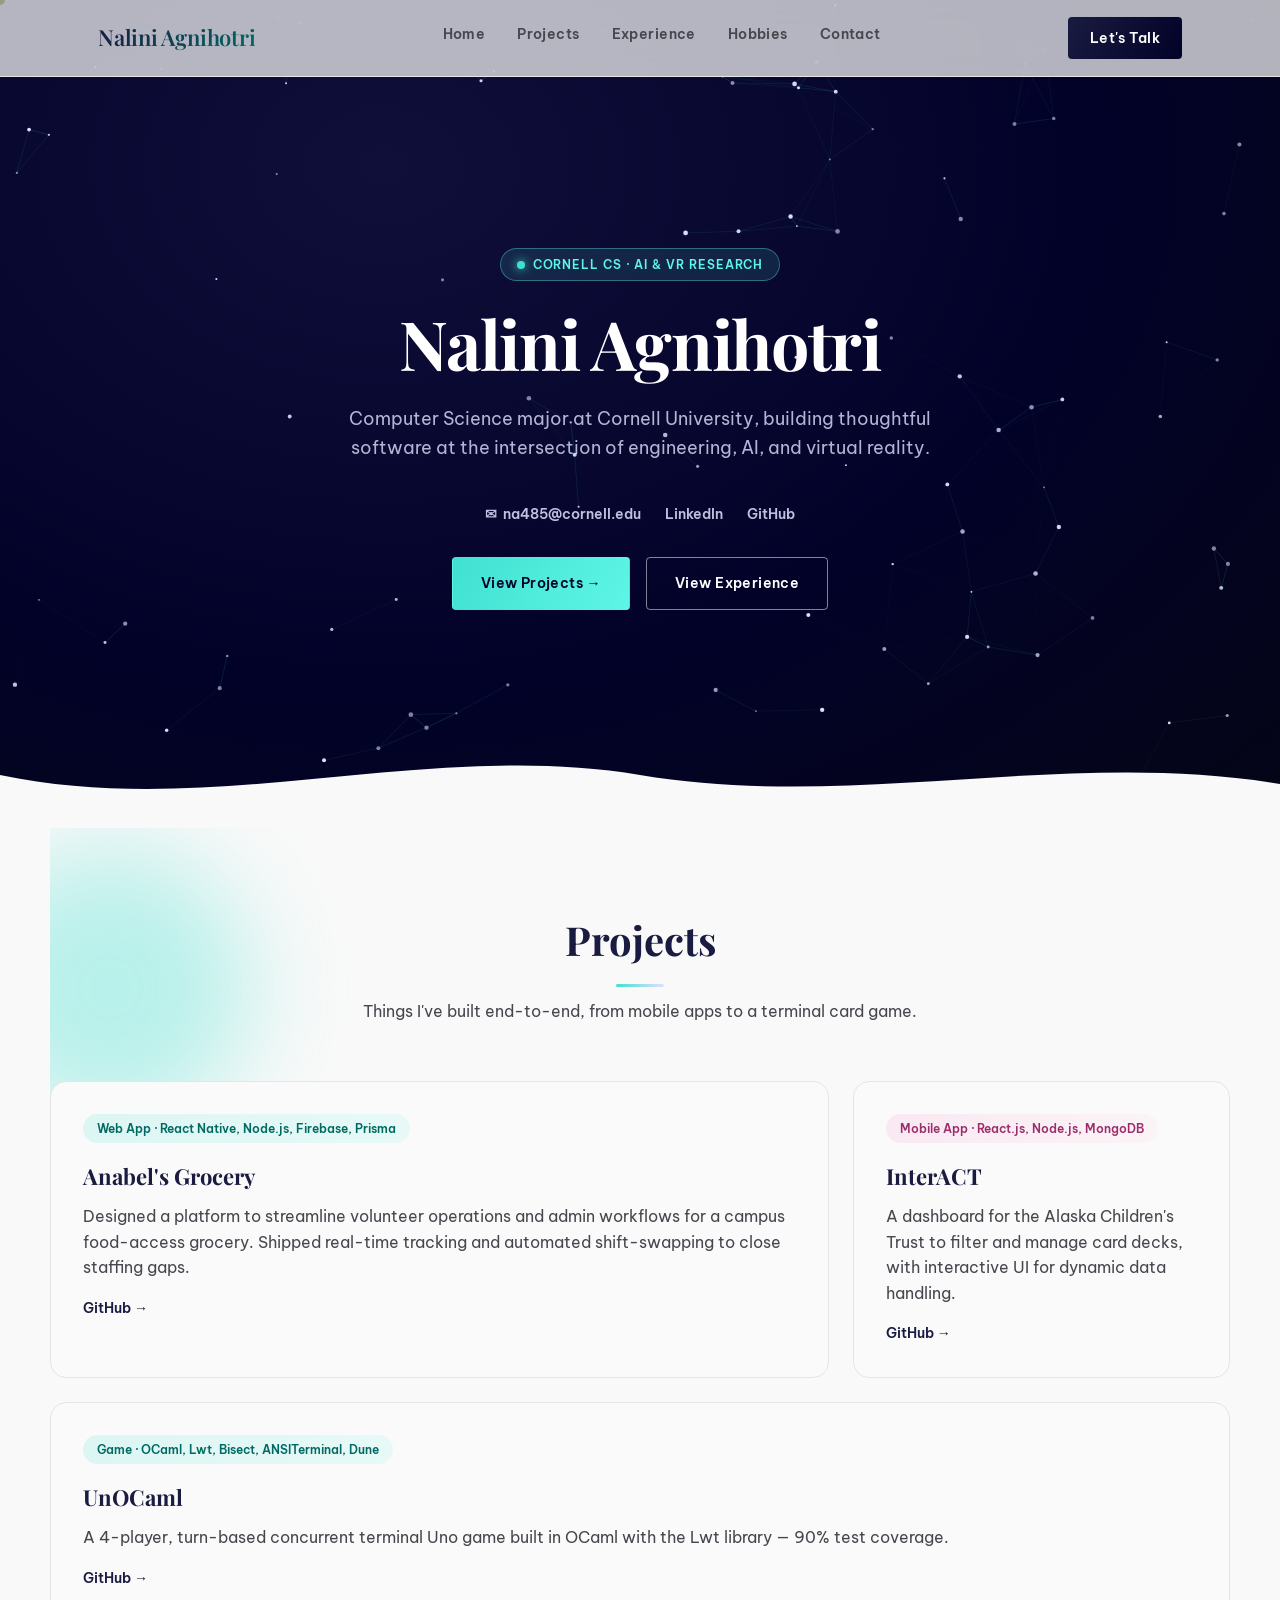
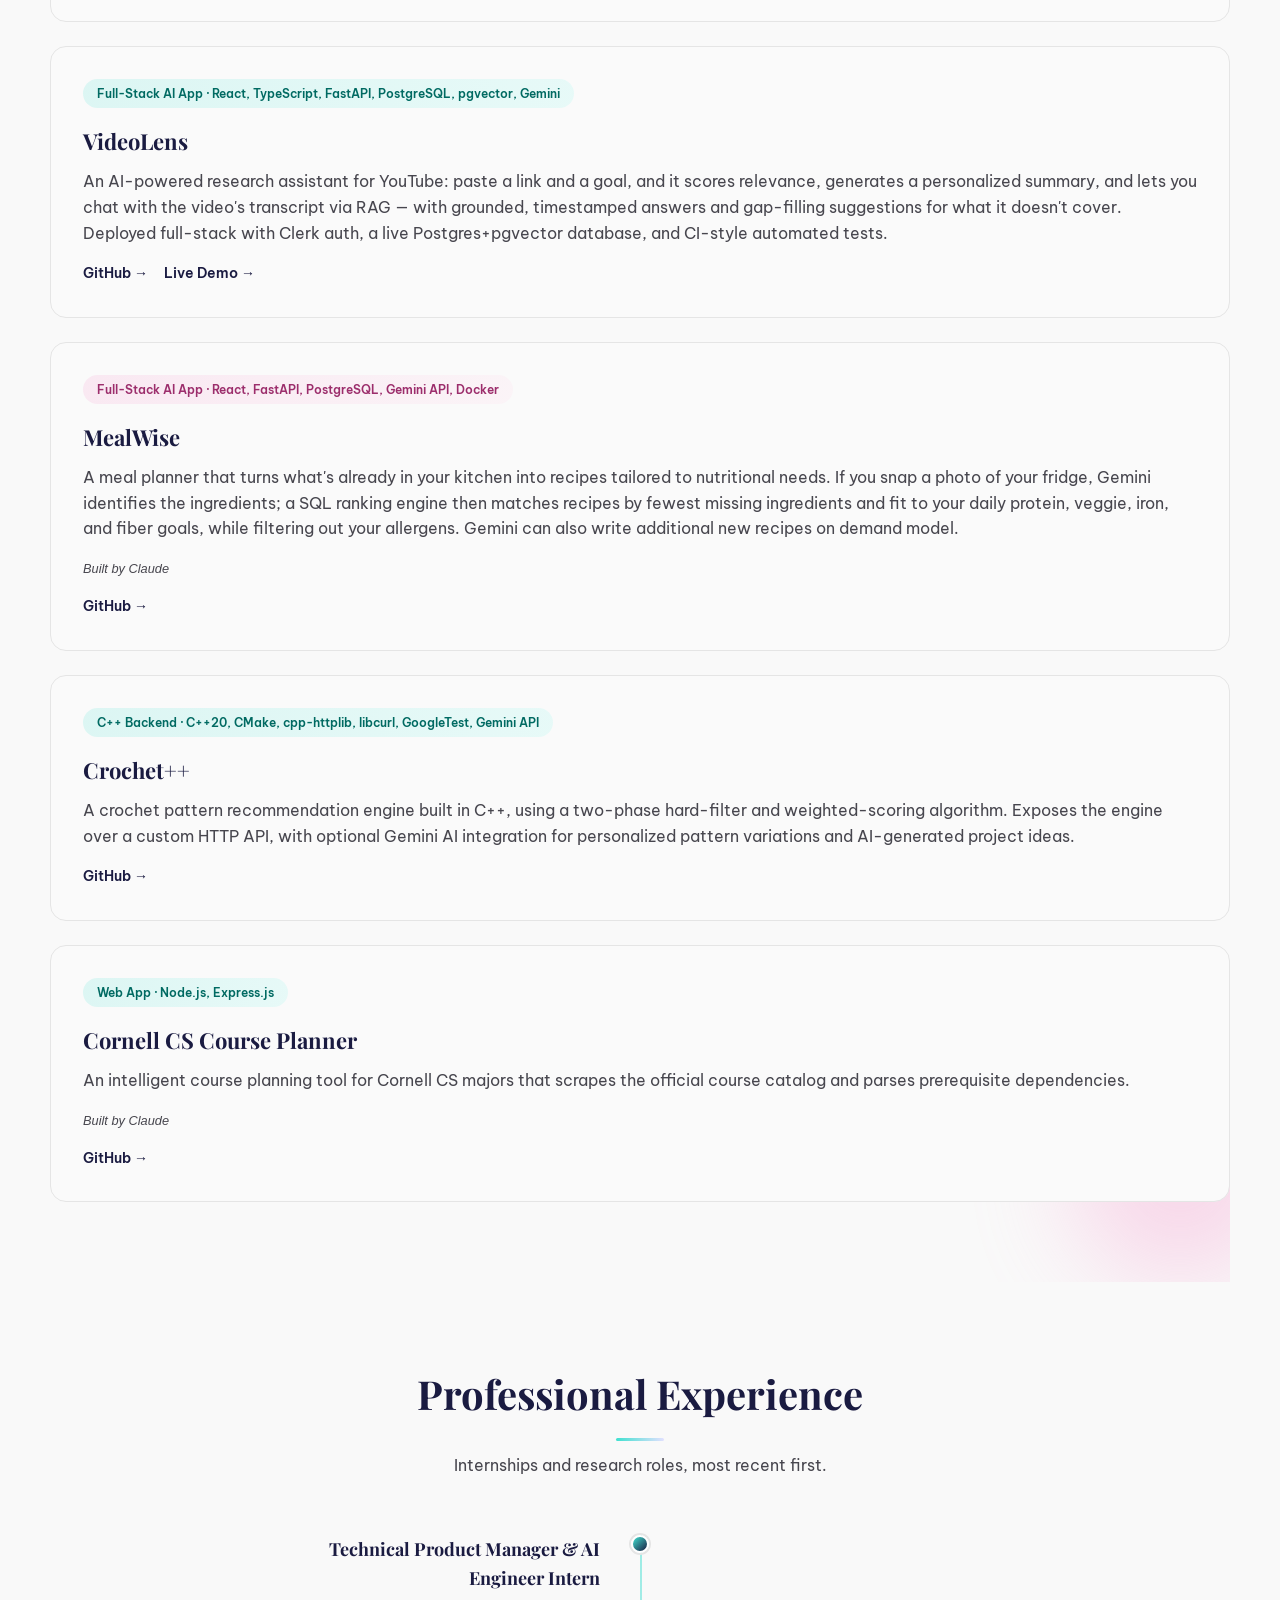
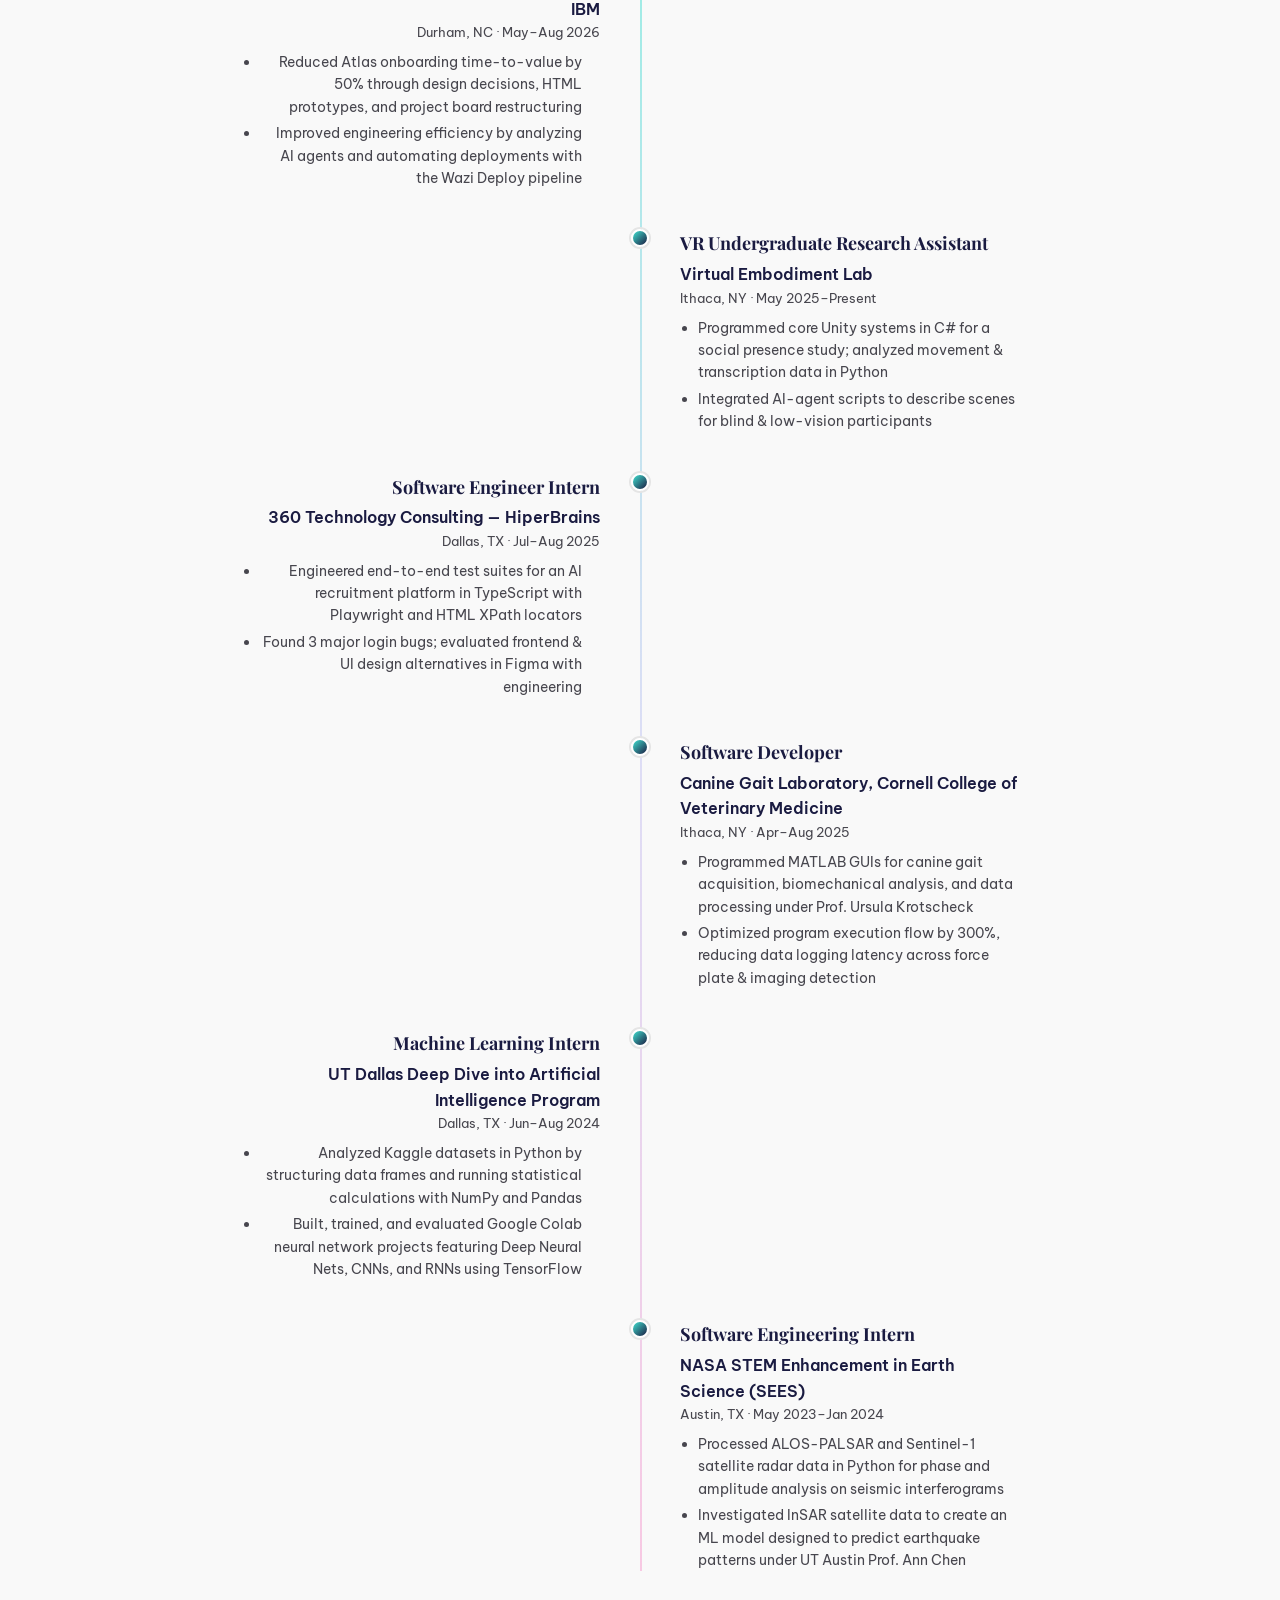
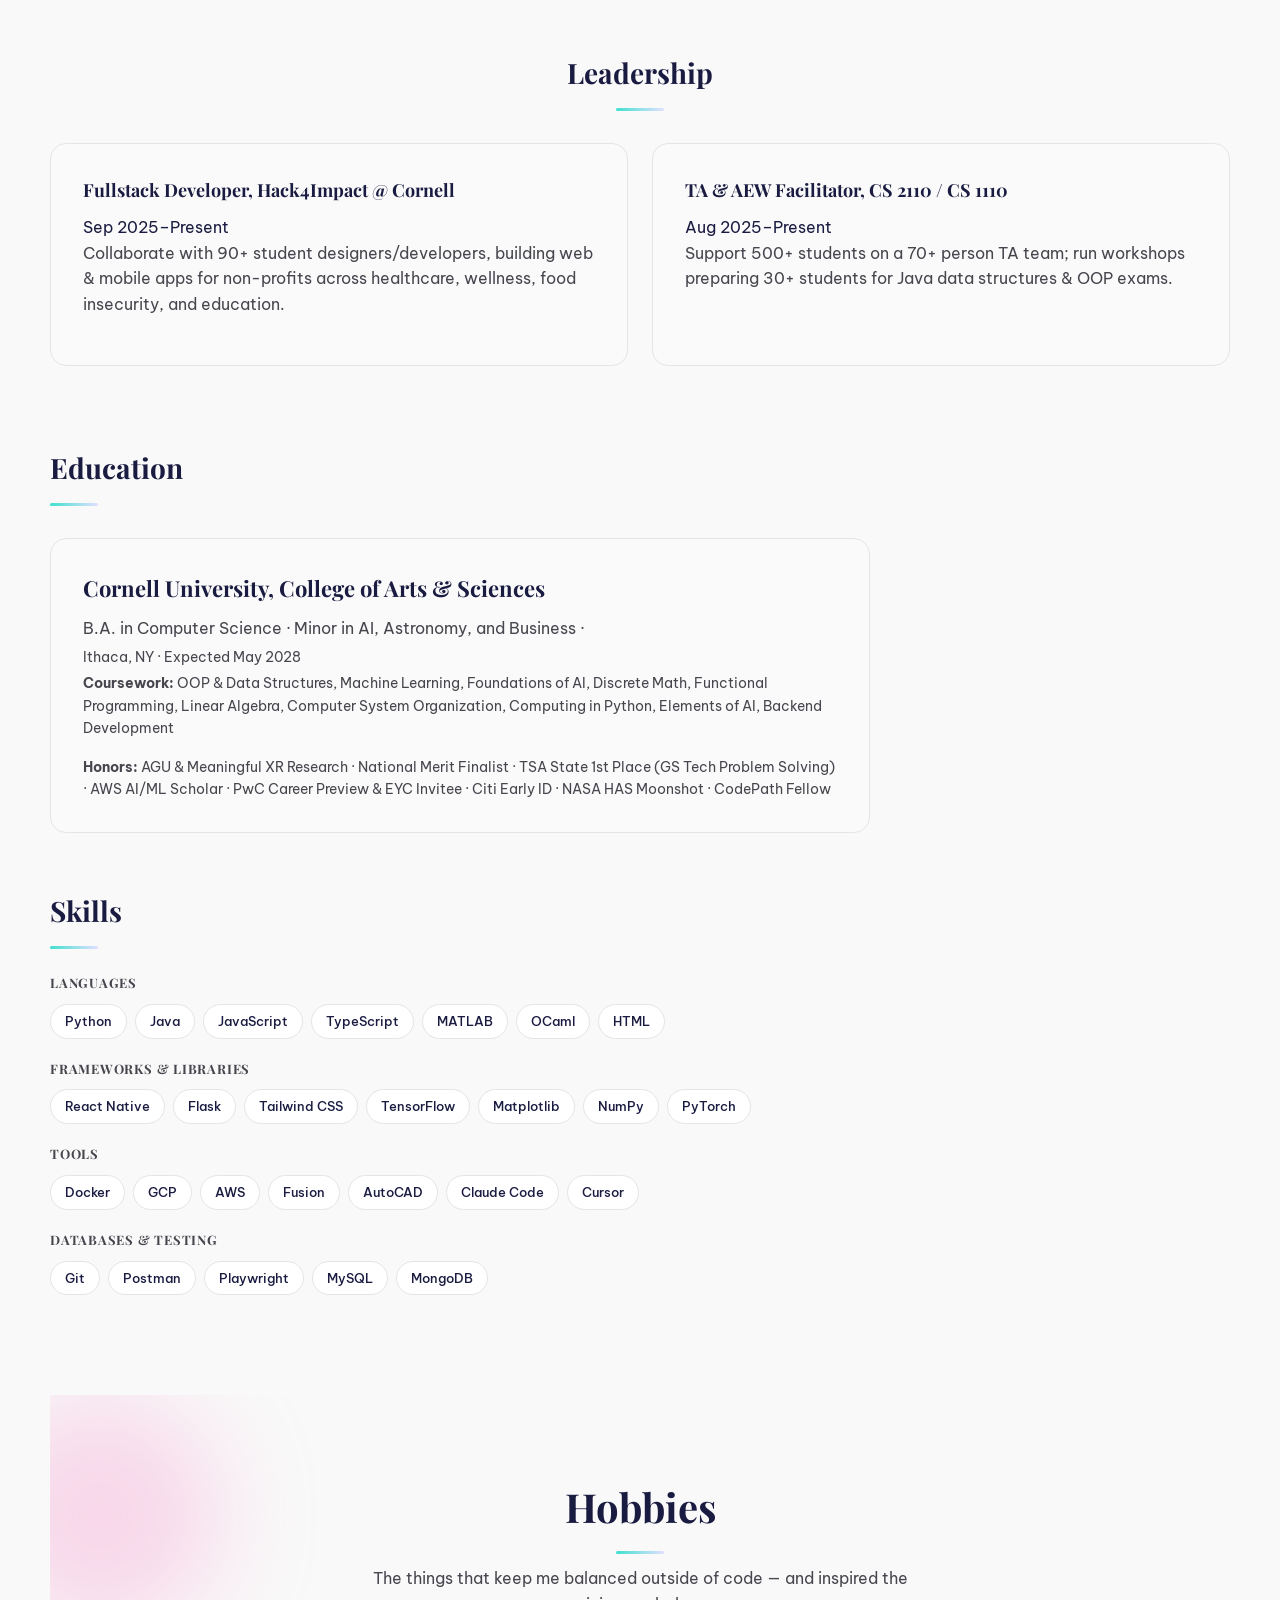
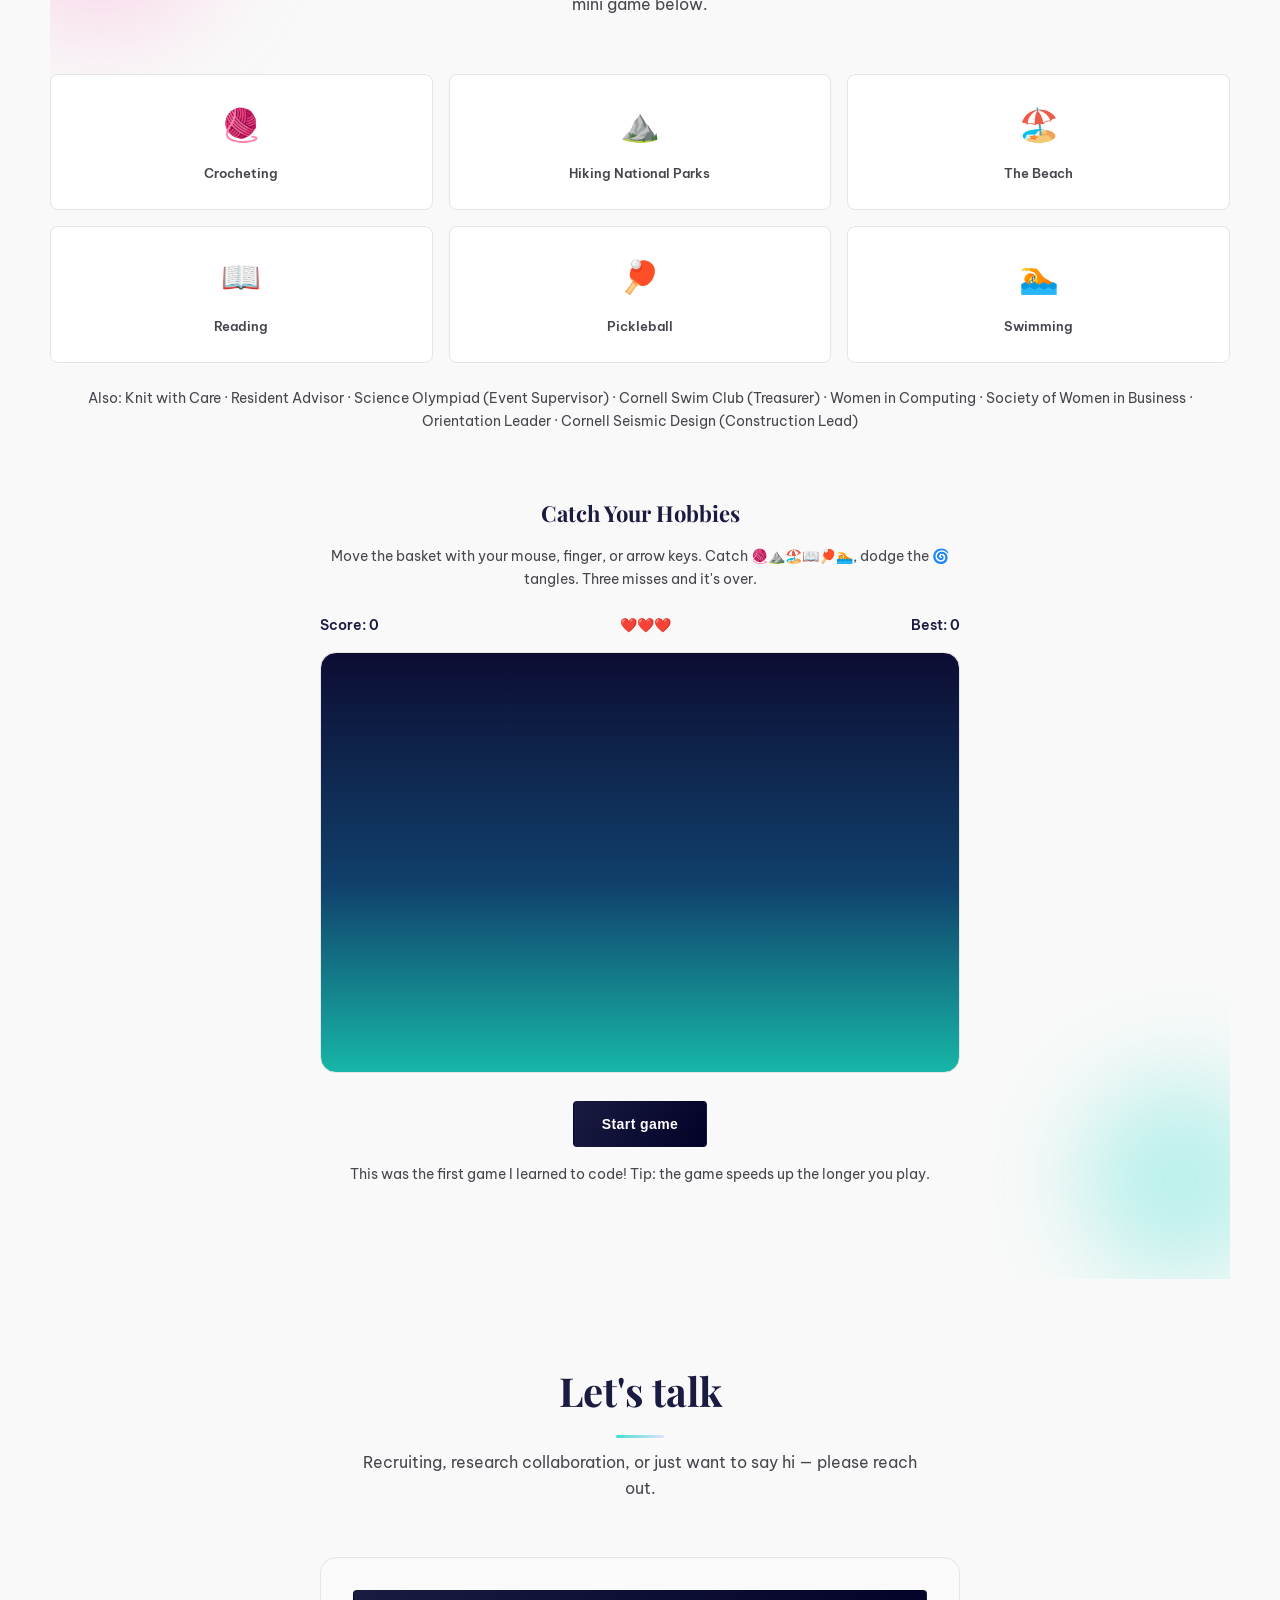
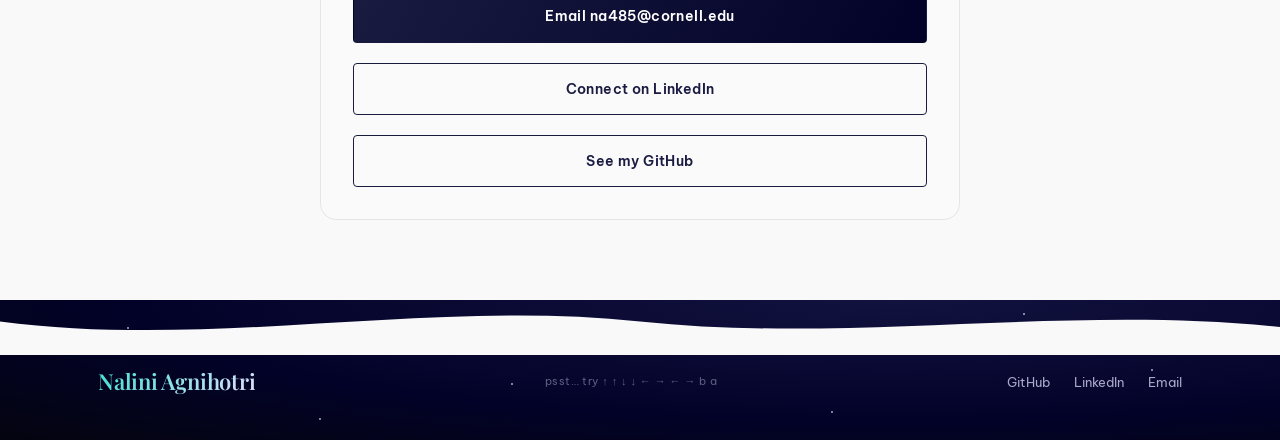
==== commit 96e3d387: "Add MealWise project" ====
--- a/index.html
+++ b/index.html
@@ -122,6 +122,19 @@
           </div>
         </div>
         <div class="card col-span-12">
+          <span class="tag pink">Full-Stack AI App &middot; React, FastAPI, PostgreSQL, Gemini API, Docker</span>
+          <h3>MealWise</h3>
+          <p>A meal planner that turns what's already in your kitchen into recipes tailored to nutritional needs.
+            If you snap a photo of your fridge, Gemini identifies the ingredients; a SQL ranking engine then matches
+            recipes by fewest missing ingredients and fit to your daily protein, veggie, iron, and fiber goals, while
+            filtering out your allergens. Gemini can also write additional new recipes on demand model.</p>
+          <p class="built-with-note"><em>Built by Claude</em></p>
+          <div class="links">
+            <a href="https://github.com/nalini2080/mealwise" target="_blank" rel="noopener">GitHub &rarr;</a>
+          </div>
+        </div>
+
+        <div class="card col-span-12">
           <span class="tag">C++ Backend &middot; C++20, CMake, cpp-httplib, libcurl, GoogleTest, Gemini API</span>
           <h3>Crochet++</h3>
           <p>A crochet pattern recommendation engine built in C++, using a two-phase hard-filter and
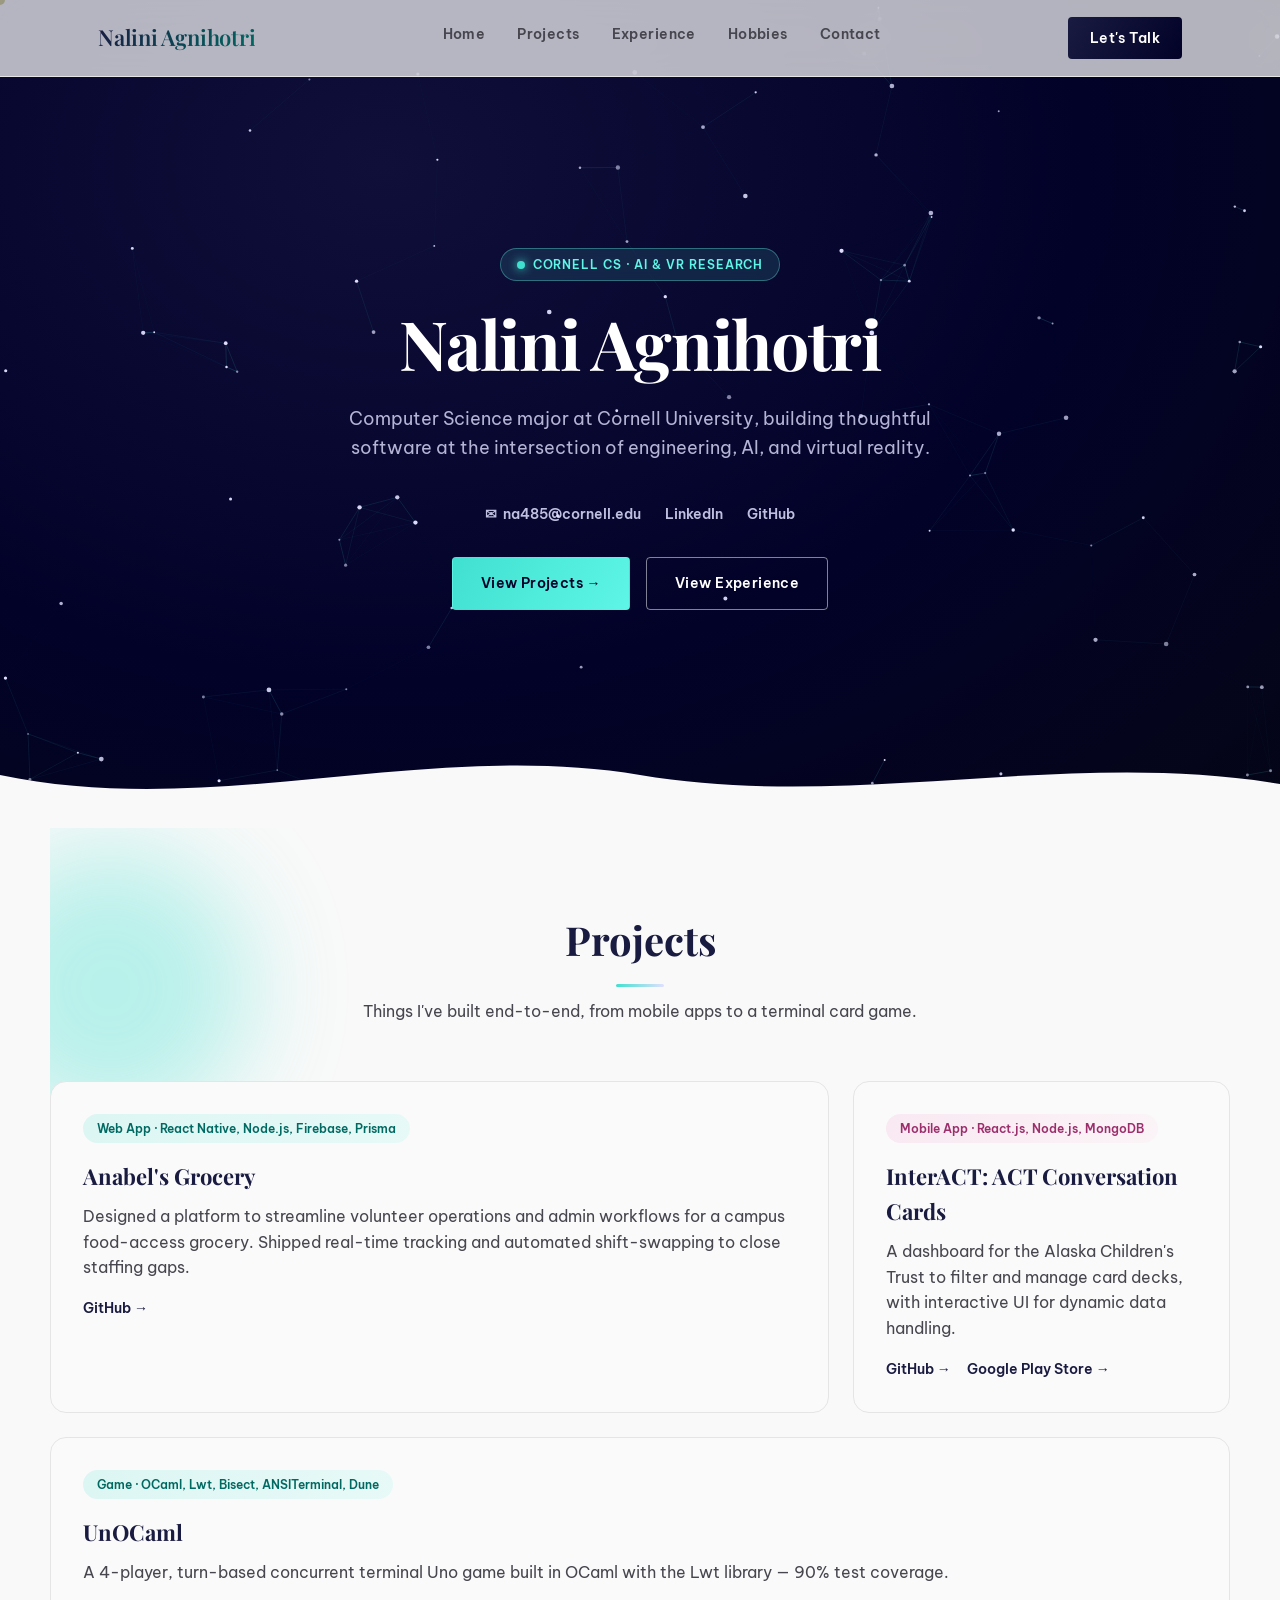
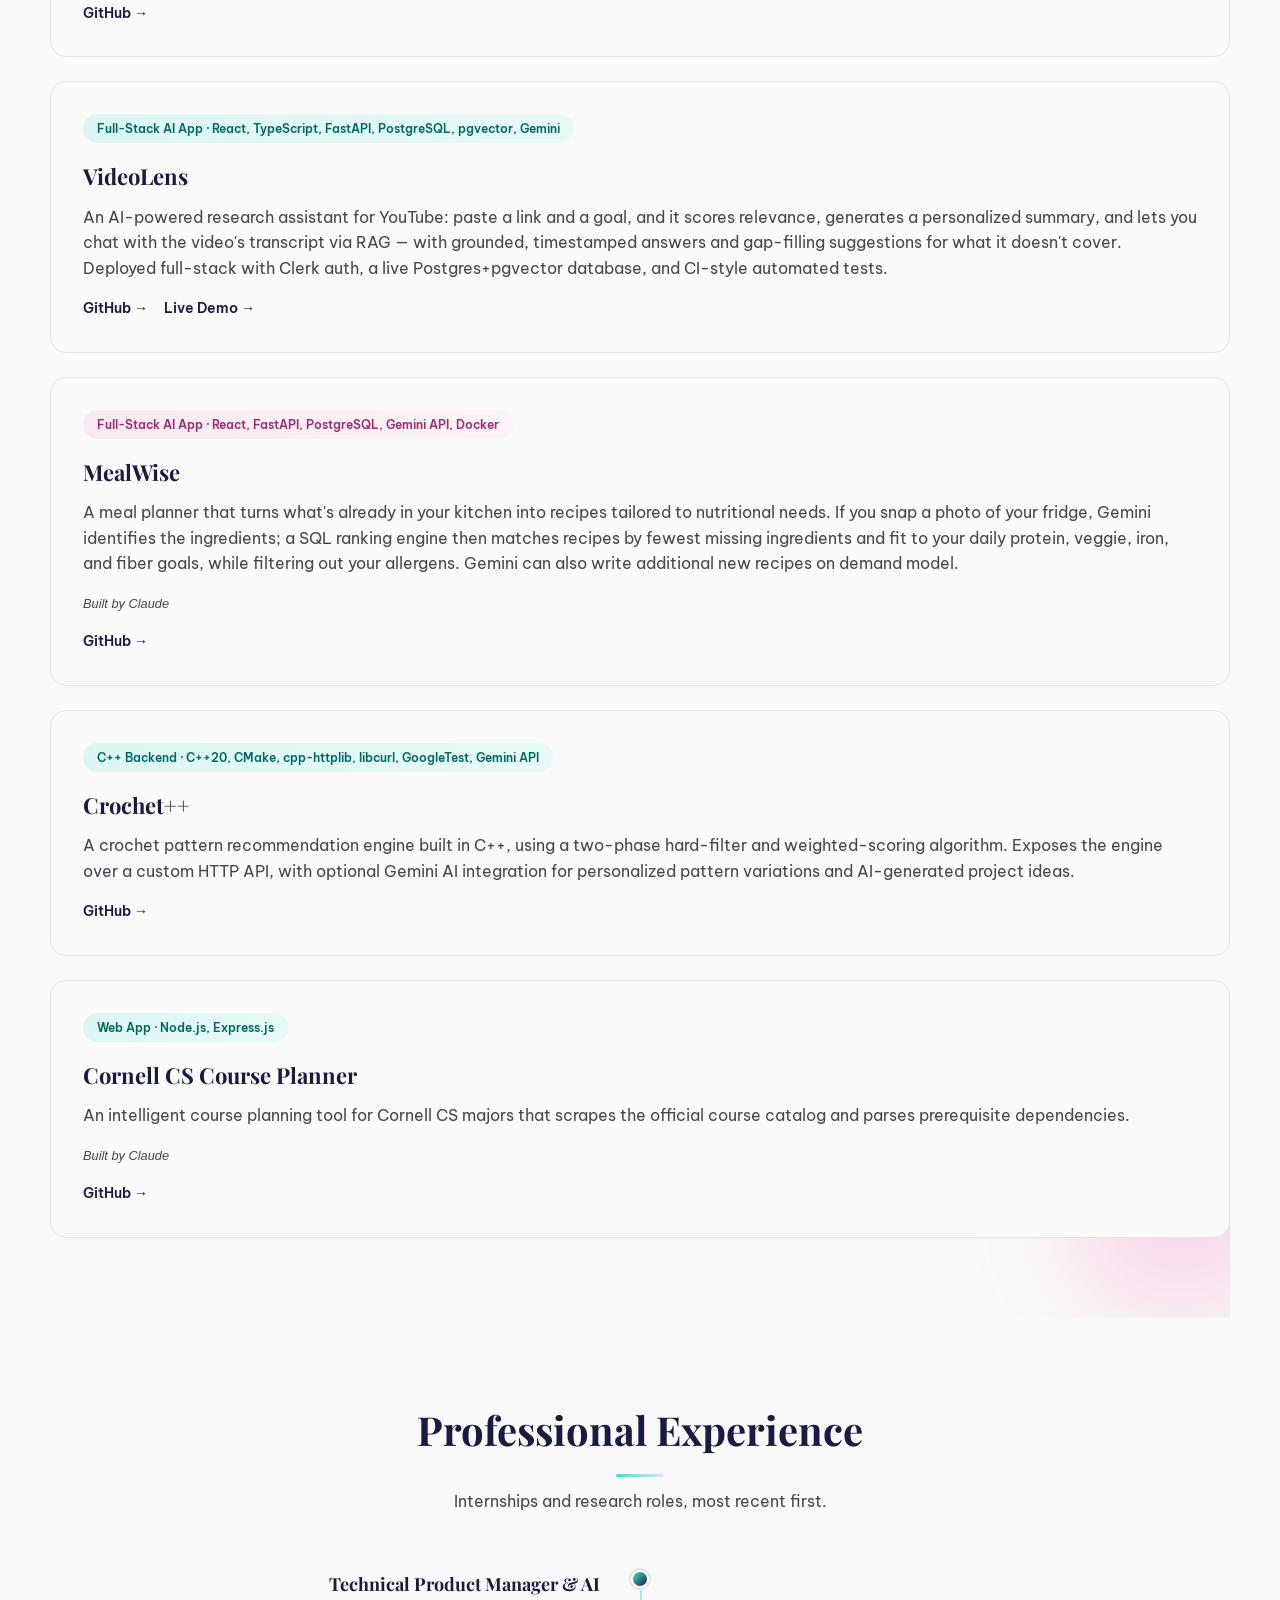
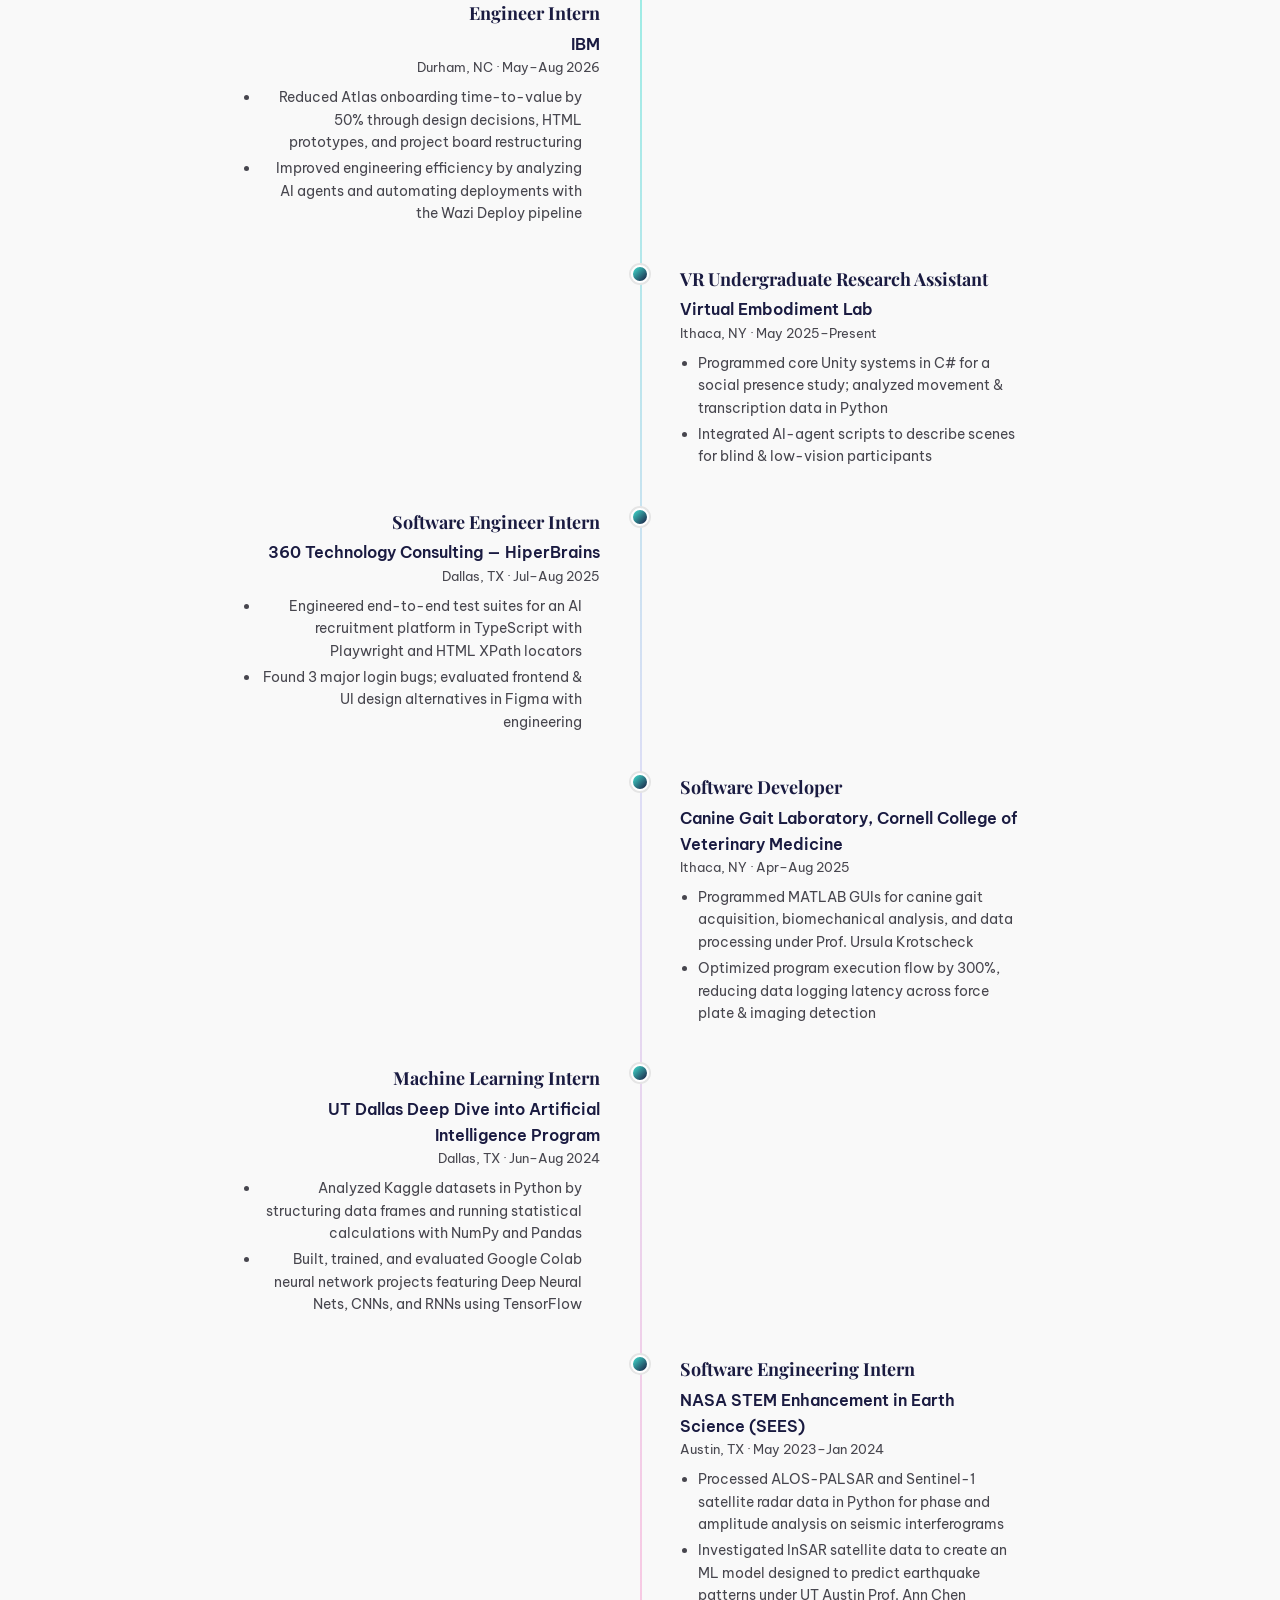
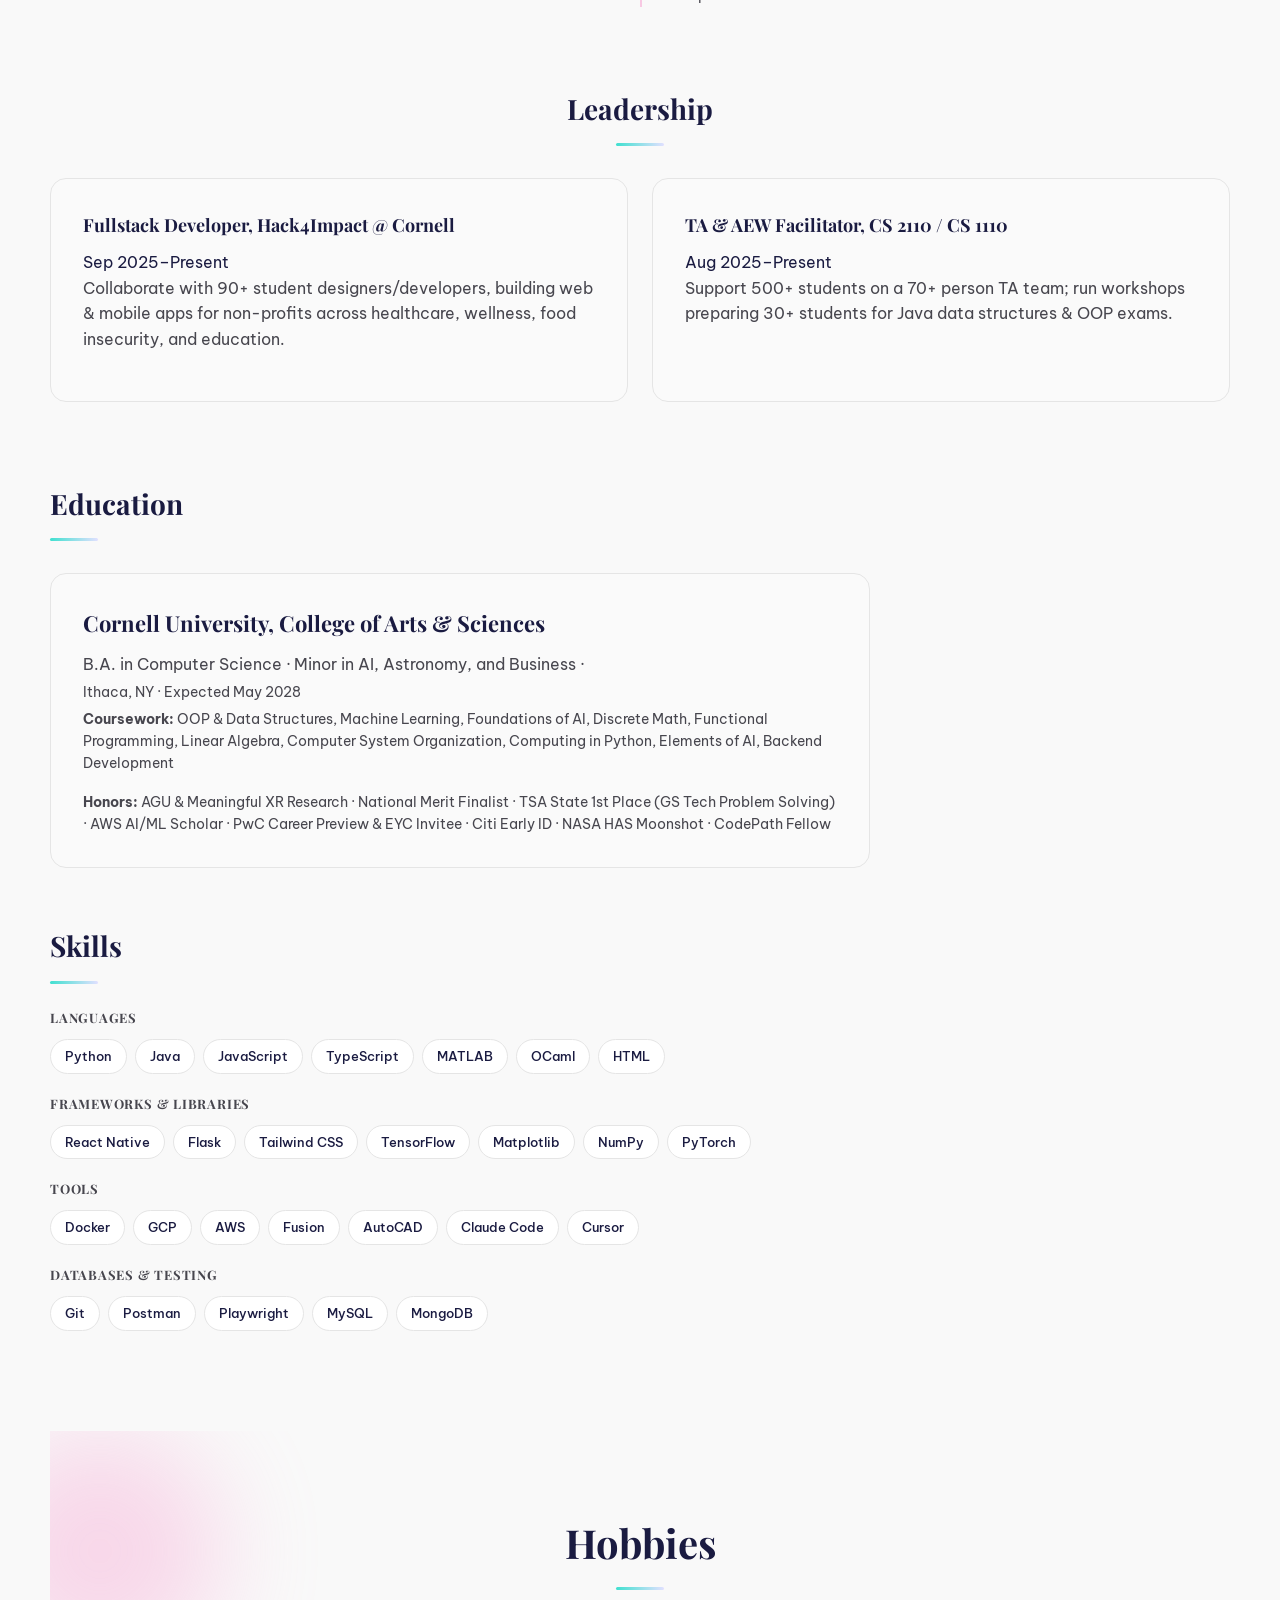
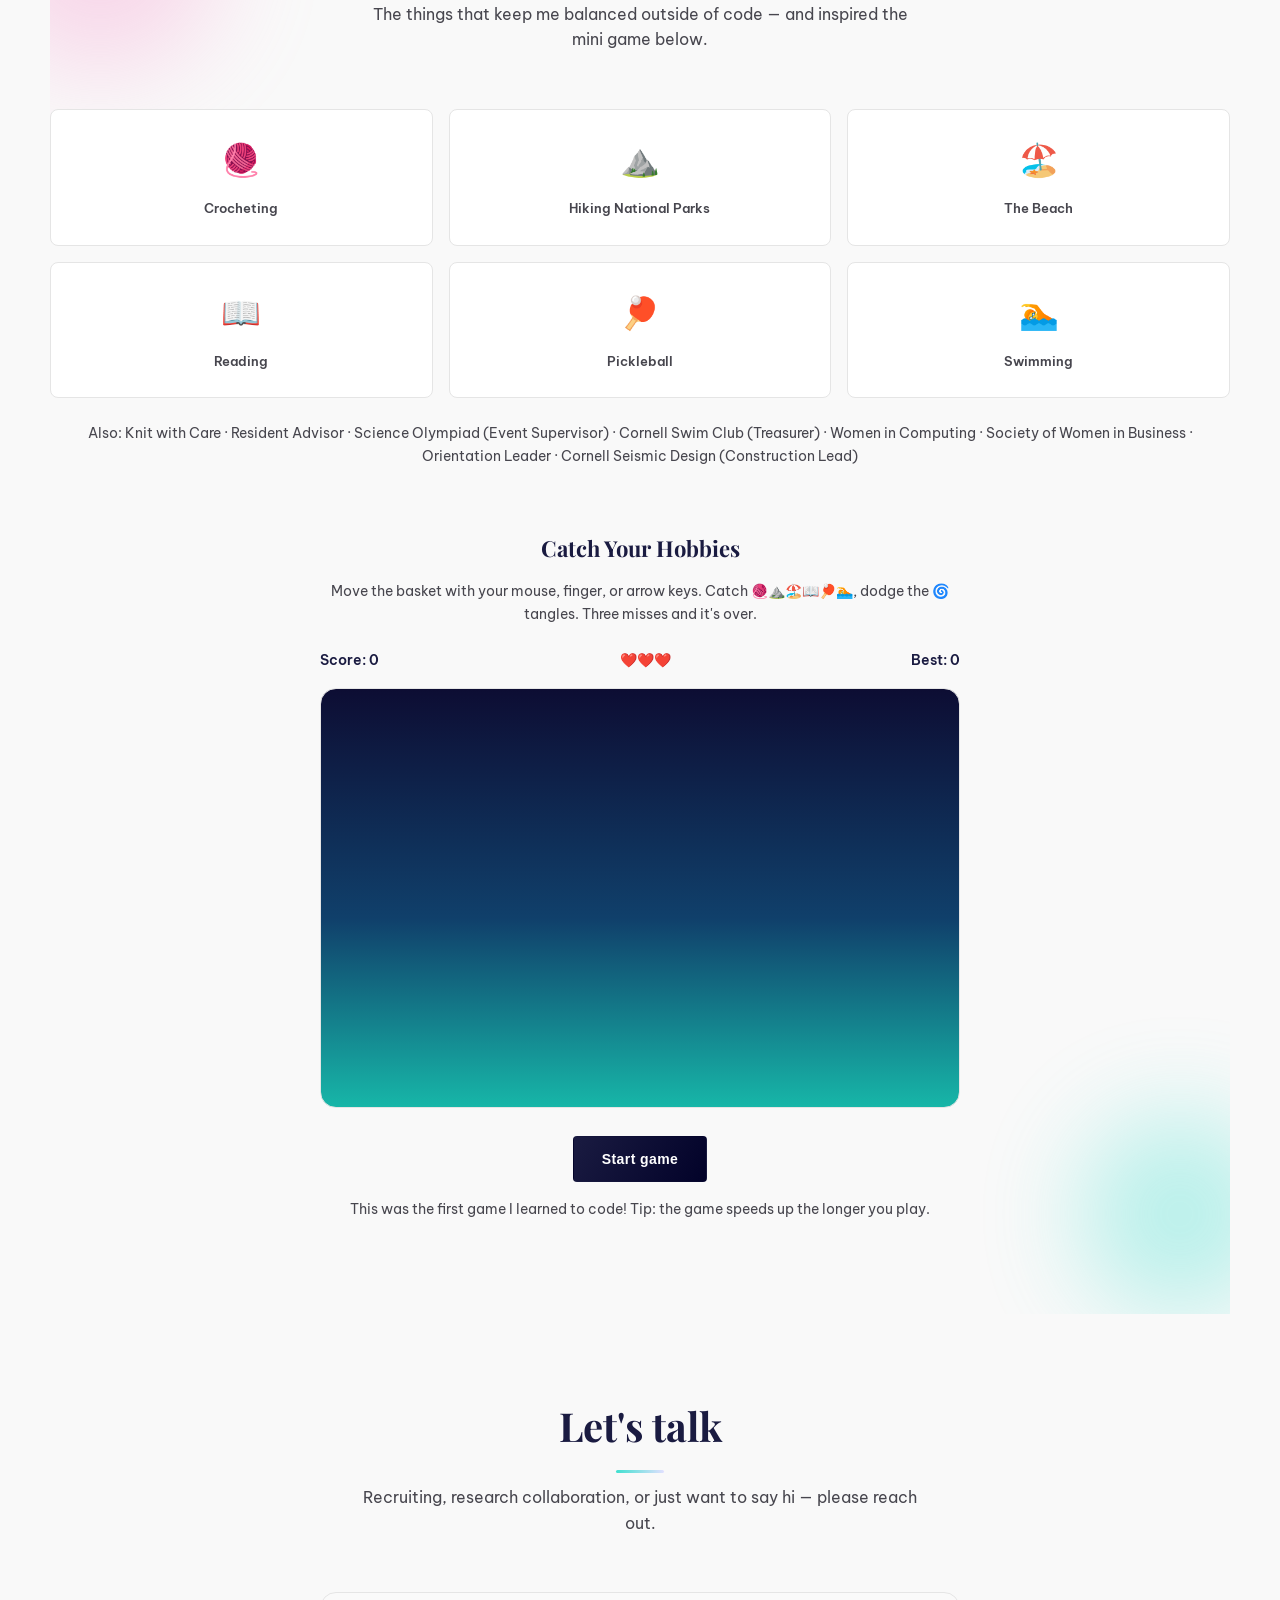
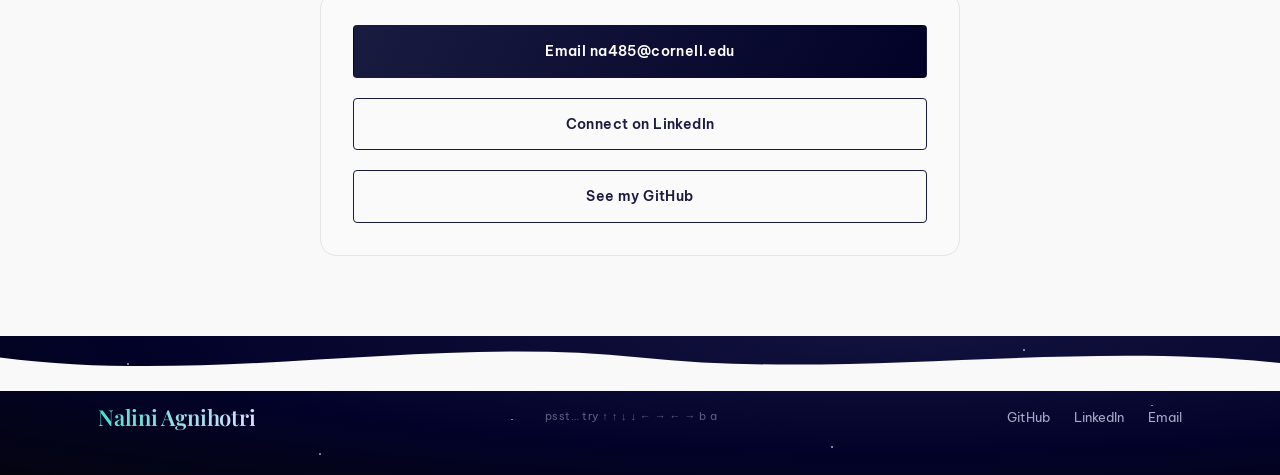
==== commit 07eb8e8c: "Update InterACT project title and add Play Store link" ====
--- a/index.html
+++ b/index.html
@@ -89,15 +89,23 @@
           </div>
         </div>
 
+
         <div class="card col-span-4">
           <span class="tag pink">Mobile App &middot; React.js, Node.js, MongoDB</span>
-          <h3>InterACT</h3>
+          <h3>InterACT: ACT Conversation Cards</h3>
           <p>A dashboard for the Alaska Children's Trust to filter and manage card decks, with interactive UI for
             dynamic data handling.</p>
           <div class="links">
-            <a href="https://github.com/cornellh4i/ACT.git" target="_blank" rel="noopener">GitHub &rarr;</a>
-          </div>
-        </div>
+            <a href="https://github.com/cornellh4i/ACT.git" target="_blank" rel="noopener noreferrer">
+              GitHub &rarr;
+            </a>
+            <a href="https://play.google.com/store/apps/details?id=org.alaskachildrenstrust.act" target="_blank"
+              rel="noopener noreferrer">
+              Google Play Store &rarr;
+            </a>
+          </div>
+        </div>
+
 
         <div class="card col-span-12">
           <span class="tag">Game &middot; OCaml, Lwt, Bisect, ANSITerminal, Dune</span>
